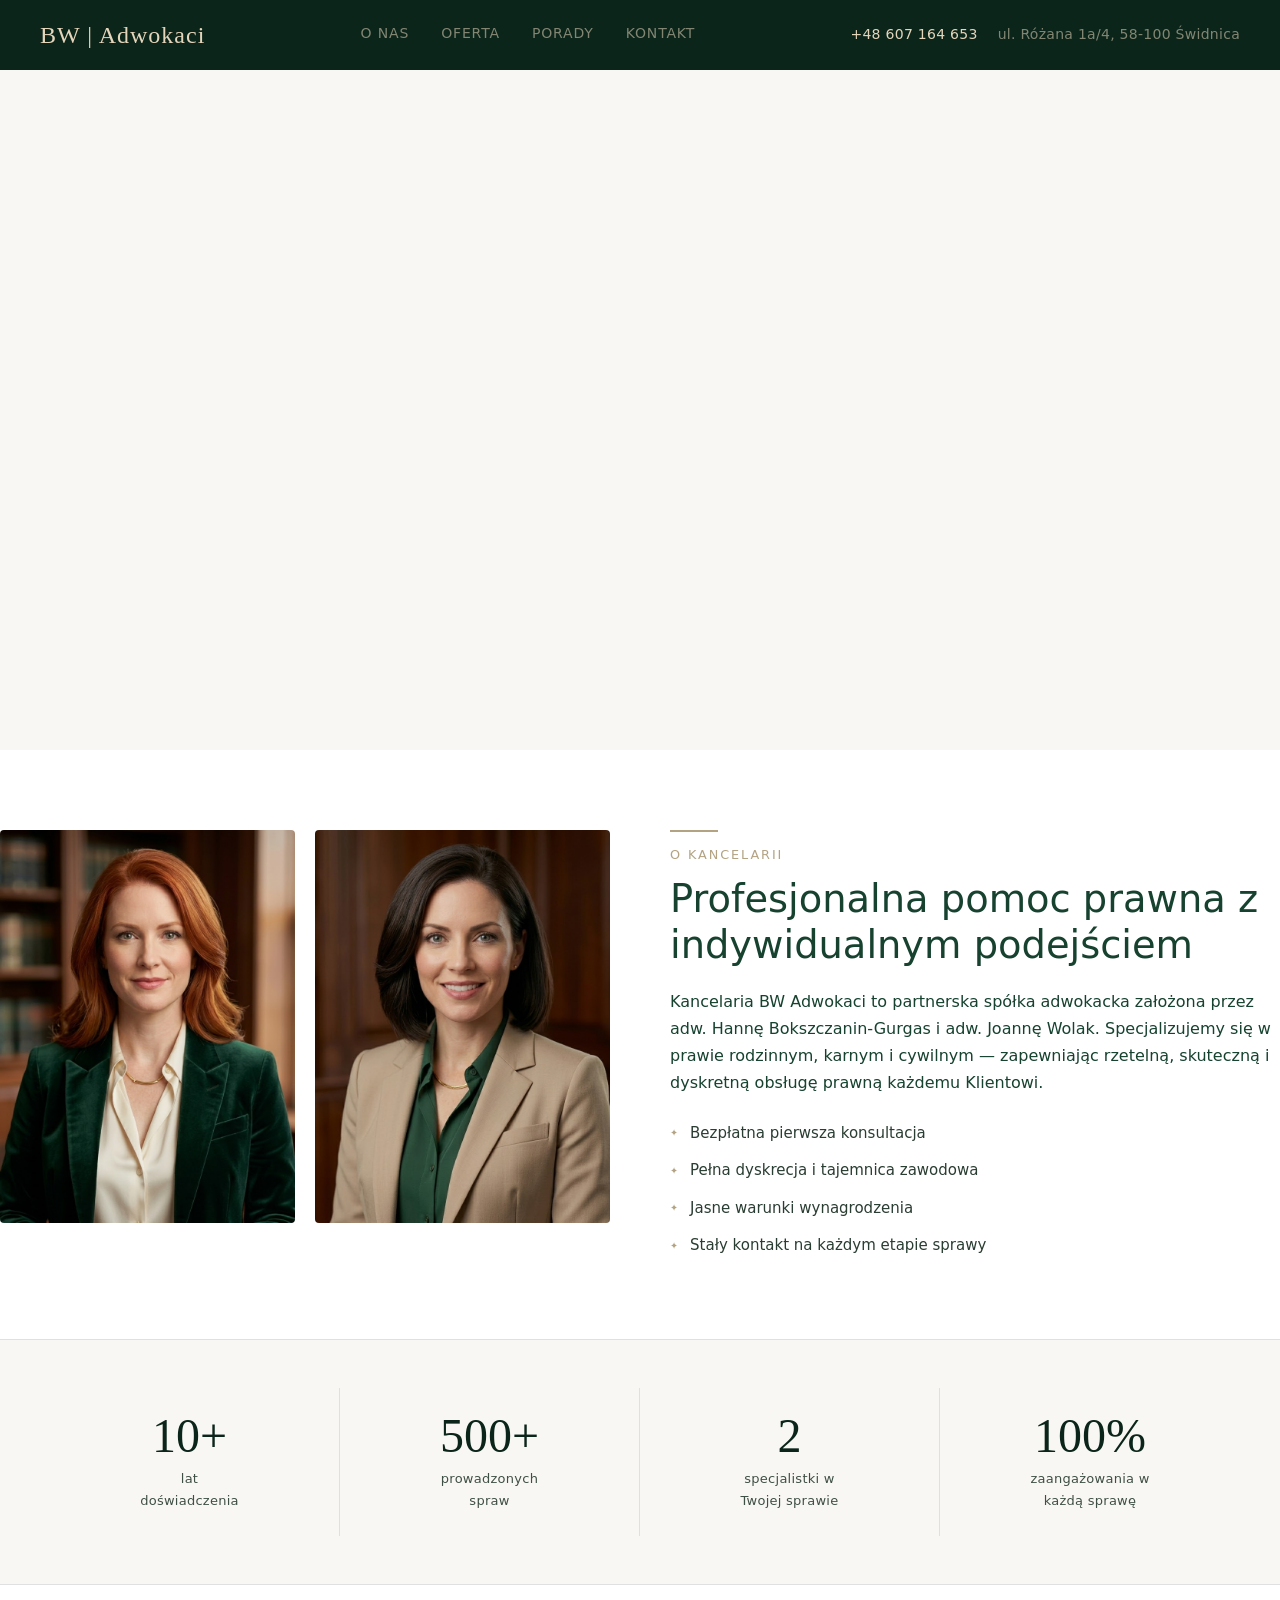
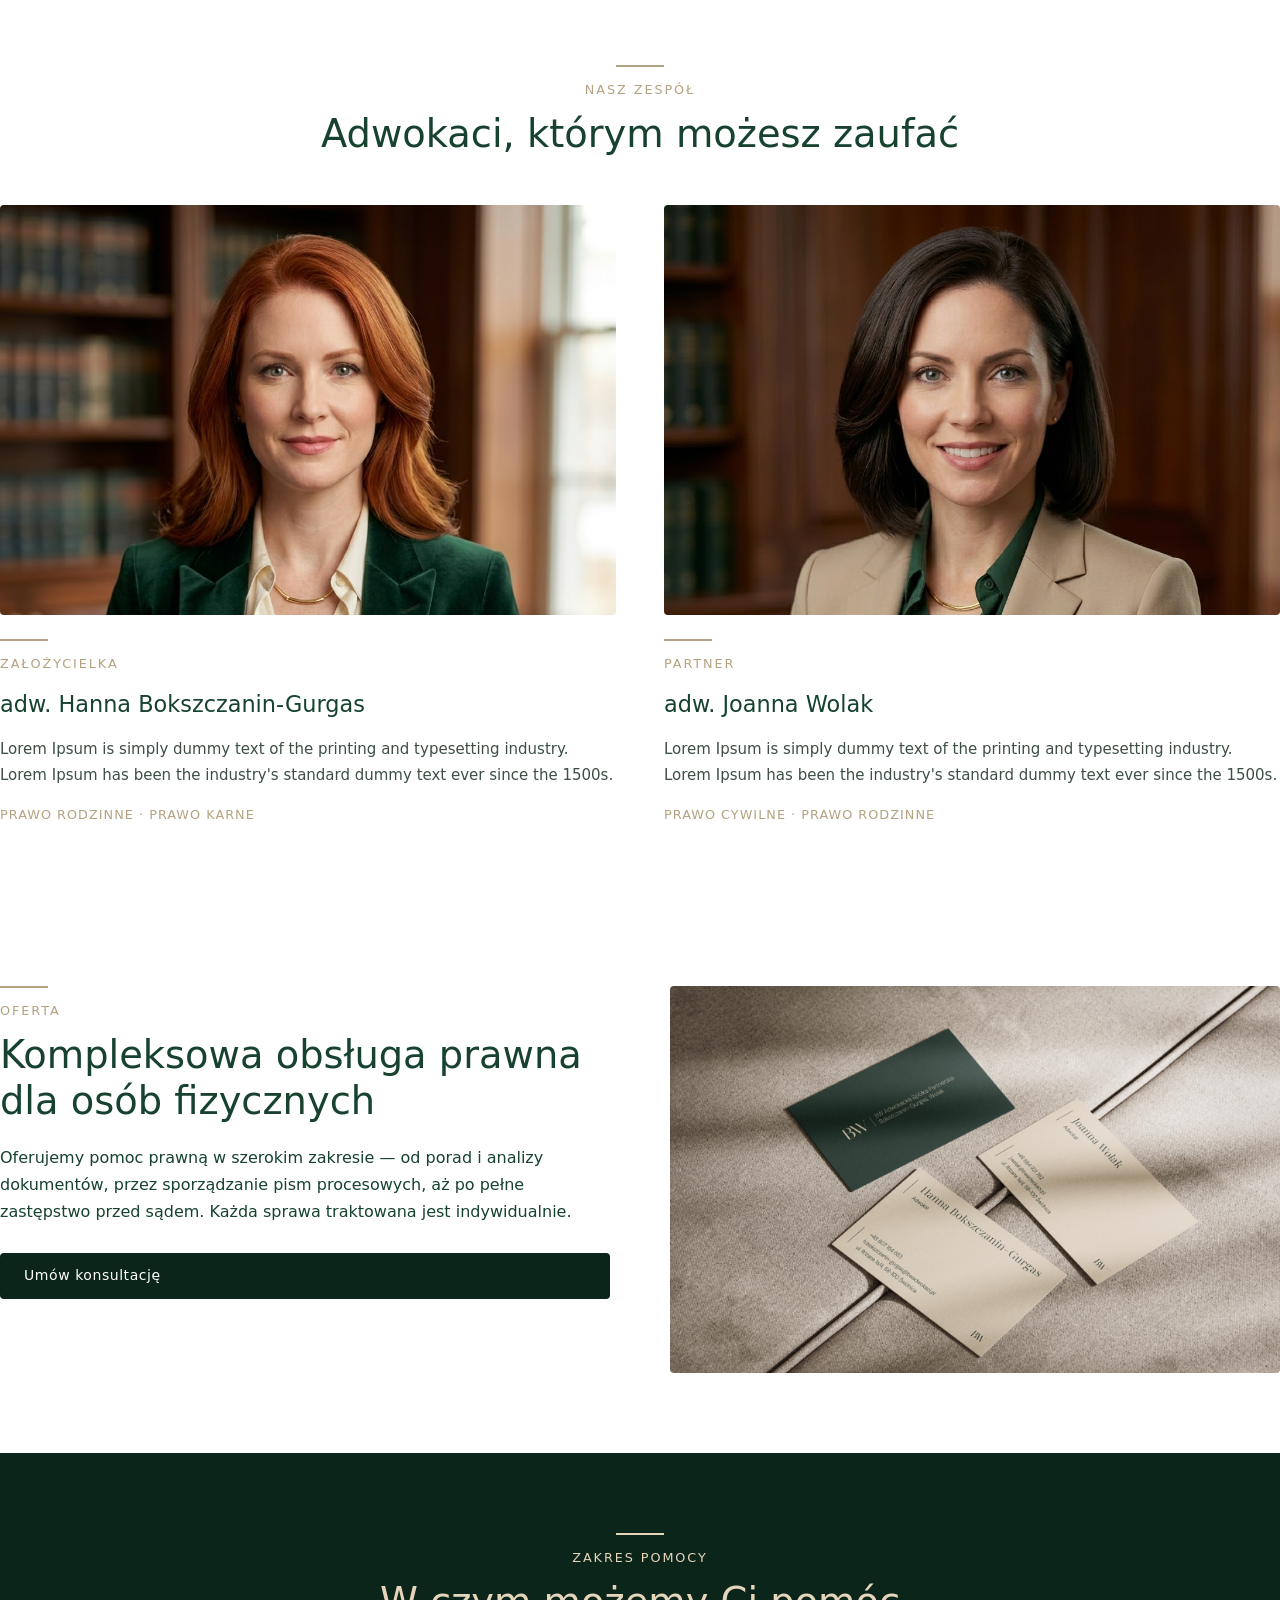
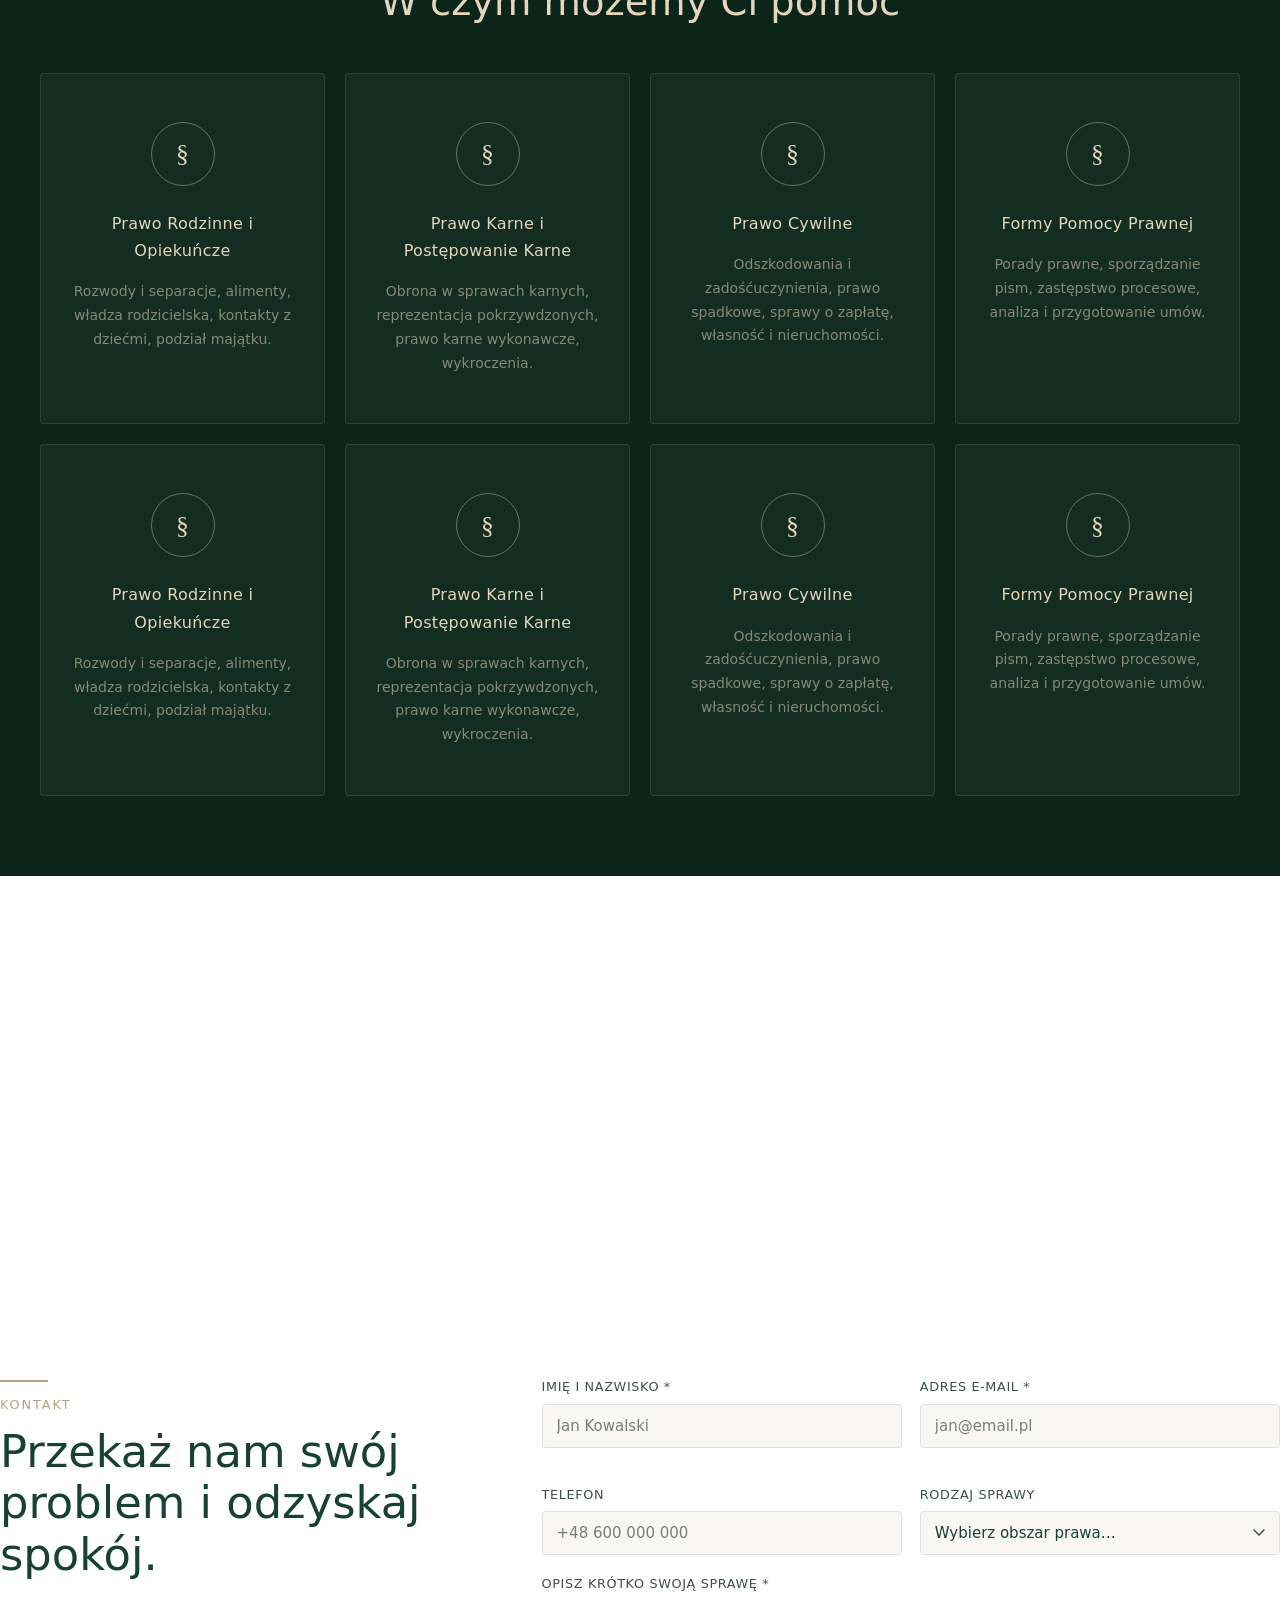
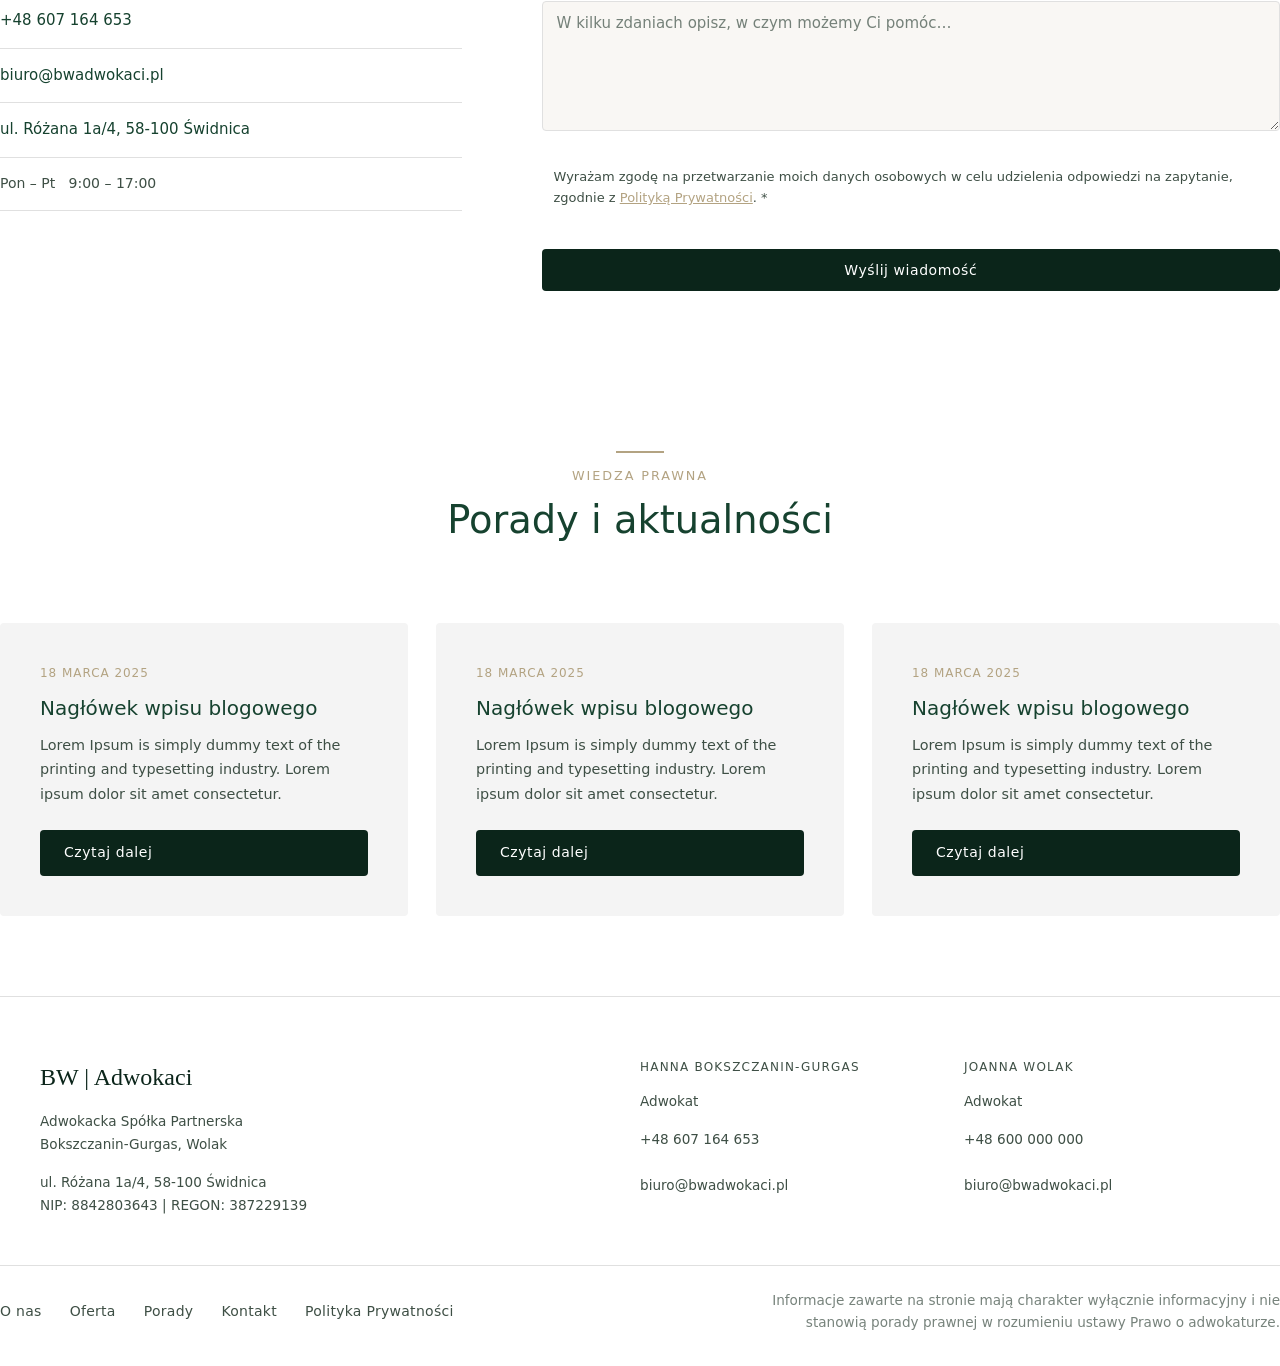
==== index.html @ 7164ac34 "Add files via upload" ====
<!DOCTYPE html>
<html lang="pl">
<head>
    <meta charset="UTF-8">
    <meta name="viewport" content="width=device-width, initial-scale=1.0">
    <meta name="description" content="BW Adwokaci — profesjonalna pomoc prawna w Świdnicy. Prawo rodzinne, karne i cywilne. Umów się na bezpłatną poradę.">
    <title>BW Adwokaci | Kancelaria Prawna w Świdnicy</title>
    <link rel="stylesheet" href="style.css">
</head>
<body>

    <a href="#main" class="skip-link">Przejdź do treści</a>

    <!-- ======= HEADER ======= -->
    <header class="top-header" id="top-header">
        <div class="container header-container">
            <a href="#" class="logo" aria-label="BW Adwokaci — strona główna">BW | Adwokaci</a>
            <button class="hamburger" aria-label="Otwórz menu" aria-expanded="false" aria-controls="main-nav">
                <span class="hamburger-line"></span>
                <span class="hamburger-line"></span>
                <span class="hamburger-line"></span>
            </button>
            <nav class="main-nav" id="main-nav" aria-label="Menu główne">
                <a href="#o-nas">O nas</a>
                <a href="#oferta">Oferta</a>
                <a href="#blog">Porady</a>
                <a href="#kontakt">Kontakt</a>
            </nav>
            <div class="header-contact">
                <a href="tel:+48607164653" class="header-tel">+48 607 164 653</a>
                <span>ul. Różana 1a/4, 58-100 Świdnica</span>
            </div>
        </div>
    </header>

    <main id="main">

        <!-- ======= HERO VIDEO ======= -->
        <section class="hero-video" aria-label="Animacja główna kancelarii">
            <div class="container">
                <video autoplay loop muted playsinline class="main-video">
                    <source src="media/Animcja_Hero_BW_01_1.webm" type="video/webm">
                    <source src="media/Animcja_Hero_BW_01_1.mp4" type="video/mp4">
                </video>
            </div>
        </section>

        <!-- ======= O NAS ======= -->
        <section id="o-nas" class="section container fade-in">
            <div class="split-layout">
                <div class="image-group">
                    <img src="img/hanna.jpg" alt="Adwokat Hanna Bokszczanin-Gurgas — portret" style="border-radius: 4px;">
                    <img src="img/joanna.jpg" alt="Adwokat Joanna Wolak — portret" style="border-radius: 4px;">
                </div>
                <div class="text-content align-center-y">
                    <span class="section-subtitle">O kancelarii</span>
                    <h2 class="section-title">Profesjonalna pomoc prawna z indywidualnym podejściem</h2>
                    <p>Kancelaria BW Adwokaci to partnerska spółka adwokacka założona przez adw. Hannę Bokszczanin-Gurgas i adw. Joannę Wolak. Specjalizujemy się w prawie rodzinnym, karnym i cywilnym — zapewniając rzetelną, skuteczną i dyskretną obsługę prawną każdemu Klientowi.</p>
                    <ul class="check-list">
                        <li>Bezpłatna pierwsza konsultacja</li>
                        <li>Pełna dyskrecja i tajemnica zawodowa</li>
                        <li>Jasne warunki wynagrodzenia</li>
                        <li>Stały kontakt na każdym etapie sprawy</li>
                    </ul>
                </div>
            </div>
        </section>

        <!-- ======= STATYSTYKI ======= -->
        <section class="section-stats fade-in" aria-label="Kancelaria w liczbach">
            <div class="container">
                <div class="stats-grid">
                    <div class="stat-item">
                        <strong>10+</strong>
                        <span>lat doświadczenia</span>
                    </div>
                    <div class="stat-item">
                        <strong>500+</strong>
                        <span>prowadzonych spraw</span>
                    </div>
                    <div class="stat-item">
                        <strong>2</strong>
                        <span>specjalistki w Twojej sprawie</span>
                    </div>
                    <div class="stat-item">
                        <strong>100%</strong>
                        <span>zaangażowania w każdą sprawę</span>
                    </div>
                </div>
            </div>
        </section>

        <!-- ======= ZESPÓŁ ======= -->
        <section id="zespol" class="section container fade-in">
            <div class="section-header-centered">
                <span class="section-subtitle centered">Nasz Zespół</span>
                <h2 class="section-title">Adwokaci, którym możesz zaufać</h2>
            </div>
            <div class="grid-2 team-grid">
                <div class="team-card">
                    <div class="team-img-wrap">
                        <img src="img/hanna.jpg" alt="adw. Hanna Bokszczanin-Gurgas">
                    </div>
                    <div class="team-info">
                        <span class="section-subtitle">Założycielka</span>
                        <h3 class="team-name">adw. Hanna Bokszczanin-Gurgas</h3>
                        <p>Lorem Ipsum is simply dummy text of the printing and typesetting industry. Lorem Ipsum has been the industry's standard dummy text ever since the 1500s.</p>
                        <p class="team-spec">Prawo rodzinne · Prawo karne</p>
                    </div>
                </div>
                <div class="team-card">
                    <div class="team-img-wrap">
                        <img src="img/joanna.jpg" alt="adw. Joanna Wolak">
                    </div>
                    <div class="team-info">
                        <span class="section-subtitle">Partner</span>
                        <h3 class="team-name">adw. Joanna Wolak</h3>
                        <p>Lorem Ipsum is simply dummy text of the printing and typesetting industry. Lorem Ipsum has been the industry's standard dummy text ever since the 1500s.</p>
                        <p class="team-spec">Prawo cywilne · Prawo rodzinne</p>
                    </div>
                </div>
            </div>
        </section>

        <!-- ======= OFERTA ======= -->
        <section id="oferta" class="section container fade-in">
            <div class="split-layout reverse-on-mobile">
                <div class="text-content align-center-y">
                    <span class="section-subtitle">Oferta</span>
                    <h2 class="section-title">Kompleksowa obsługa prawna dla osób fizycznych</h2>
                    <p>Oferujemy pomoc prawną w szerokim zakresie — od porad i analizy dokumentów, przez sporządzanie pism procesowych, aż po pełne zastępstwo przed sądem. Każda sprawa traktowana jest indywidualnie.</p>
                    <a href="#kontakt" class="btn-dark mt-cta">Umów konsultację</a>
                </div>
                <div class="image-full">
                    <img src="img/wizytowki.png" alt="Wizytówki kancelarii BW Adwokaci" class="offer-img">
                </div>
            </div>
        </section>

        <!-- ======= USŁUGI ======= -->
        <section id="uslugi" class="section-dark fade-in" aria-labelledby="uslugi-heading">
            <div class="container">
                <div class="section-header-centered light">
                    <span class="section-subtitle centered light">Zakres pomocy</span>
                    <h2 class="section-title light" id="uslugi-heading">W czym możemy Ci pomóc</h2>
                </div>
                <div class="services-grid">
                    <div class="service-card" tabindex="0">
                        <span class="icon" aria-hidden="true">§</span>
                        <h3>Prawo Rodzinne i Opiekuńcze</h3>
                        <p>Rozwody i separacje, alimenty, władza rodzicielska, kontakty z dziećmi, podział majątku.</p>
                    </div>
                    <div class="service-card" tabindex="0">
                        <span class="icon" aria-hidden="true">§</span>
                        <h3>Prawo Karne i Postępowanie Karne</h3>
                        <p>Obrona w sprawach karnych, reprezentacja pokrzywdzonych, prawo karne wykonawcze, wykroczenia.</p>
                    </div>
                    <div class="service-card" tabindex="0">
                        <span class="icon" aria-hidden="true">§</span>
                        <h3>Prawo Cywilne</h3>
                        <p>Odszkodowania i zadośćuczynienia, prawo spadkowe, sprawy o zapłatę, własność i nieruchomości.</p>
                    </div>
                    <div class="service-card" tabindex="0">
                        <span class="icon" aria-hidden="true">§</span>
                        <h3>Formy Pomocy Prawnej</h3>
                        <p>Porady prawne, sporządzanie pism, zastępstwo procesowe, analiza i przygotowanie umów.</p>
                    </div>
                    <div class="service-card" tabindex="0">
                        <span class="icon" aria-hidden="true">§</span>
                        <h3>Prawo Rodzinne i Opiekuńcze</h3>
                        <p>Rozwody i separacje, alimenty, władza rodzicielska, kontakty z dziećmi, podział majątku.</p>
                    </div>
                    <div class="service-card" tabindex="0">
                        <span class="icon" aria-hidden="true">§</span>
                        <h3>Prawo Karne i Postępowanie Karne</h3>
                        <p>Obrona w sprawach karnych, reprezentacja pokrzywdzonych, prawo karne wykonawcze, wykroczenia.</p>
                    </div>
                    <div class="service-card" tabindex="0">
                        <span class="icon" aria-hidden="true">§</span>
                        <h3>Prawo Cywilne</h3>
                        <p>Odszkodowania i zadośćuczynienia, prawo spadkowe, sprawy o zapłatę, własność i nieruchomości.</p>
                    </div>
                    <div class="service-card" tabindex="0">
                        <span class="icon" aria-hidden="true">§</span>
                        <h3>Formy Pomocy Prawnej</h3>
                        <p>Porady prawne, sporządzanie pism, zastępstwo procesowe, analiza i przygotowanie umów.</p>
                    </div>
                </div>
            </div>
        </section>

        <!-- ======= MAPA ======= -->
        <section id="lokalizacja" class="map-section" aria-label="Lokalizacja kancelarii na mapie">
            <iframe
                src="https://www.google.com/maps/embed?pb=!1m18!1m12!1m3!1d2540.5!2d16.4878!3d50.8428!2m3!1f0!2f0!3f0!3m2!1i1024!2i768!4f13.1!3m3!1m2!1s0x470e28a1b0e3e9e7%3A0x0!2zUm_FvGFuYSAxYS80LCA1OC0xMDAgxZp3aWRuaWNh!5e0!3m2!1spl!2spl!4v1700000000000"
                width="100%"
                height="420"
                style="border:0;"
                allowfullscreen=""
                loading="lazy"
                referrerpolicy="no-referrer-when-downgrade"
                title="Mapa dojazdu do kancelarii BW Adwokaci — ul. Różana 1a/4, Świdnica">
            </iframe>
        </section>

        <!-- ======= KONTAKT / CTA ======= -->
        <section id="kontakt" class="section container fade-in">
            <div class="kontakt-grid">
                <div class="kontakt-text">
                    <span class="section-subtitle">Kontakt</span>
                    <h2 class="section-title cta-title">Przekaż nam swój problem i odzyskaj spokój.</h2>
                    <div class="cta-links">
                        <a href="tel:+48607164653">+48 607 164 653</a>
                        <a href="mailto:biuro@bwadwokaci.pl">biuro@bwadwokaci.pl</a>
                        <span>ul. Różana 1a/4, 58-100 Świdnica</span>
                        <span class="godziny">Pon – Pt &nbsp; 9:00 – 17:00</span>
                    </div>
                </div>

                <form class="contact-form" novalidate aria-label="Formularz kontaktowy">
                    <div class="form-row">
                        <div class="form-group">
                            <label for="name">Imię i nazwisko *</label>
                            <input type="text" id="name" name="name" required autocomplete="name" placeholder="Jan Kowalski">
                            <span class="field-error" role="alert"></span>
                        </div>
                        <div class="form-group">
                            <label for="email">Adres e-mail *</label>
                            <input type="email" id="email" name="email" required autocomplete="email" placeholder="jan@email.pl">
                            <span class="field-error" role="alert"></span>
                        </div>
                    </div>
                    <div class="form-row">
                        <div class="form-group">
                            <label for="phone">Telefon</label>
                            <input type="tel" id="phone" name="phone" autocomplete="tel" placeholder="+48 600 000 000">
                        </div>
                        <div class="form-group">
                            <label for="subject">Rodzaj sprawy</label>
                            <select id="subject" name="subject">
                                <option value="">Wybierz obszar prawa…</option>
                                <option>Prawo rodzinne</option>
                                <option>Prawo karne</option>
                                <option>Prawo cywilne</option>
                                <option>Inne</option>
                            </select>
                        </div>
                    </div>
                    <div class="form-group full-width">
                        <label for="message">Opisz krótko swoją sprawę *</label>
                        <textarea id="message" name="message" rows="5" required placeholder="W kilku zdaniach opisz, w czym możemy Ci pomóc…"></textarea>
                        <span class="field-error" role="alert"></span>
                    </div>
                    <div class="form-group full-width">
                        <label class="checkbox-label">
                            <input type="checkbox" id="rodo" name="rodo" required>
                            <span>Wyrażam zgodę na przetwarzanie moich danych osobowych w celu udzielenia odpowiedzi na zapytanie, zgodnie z <a href="#">Polityką Prywatności</a>. *</span>
                        </label>
                        <span class="field-error" role="alert"></span>
                    </div>
                    <button type="submit" class="btn-dark form-submit">Wyślij wiadomość</button>
                    <div class="form-success" role="status" aria-live="polite" hidden>
                        Dziękujemy! Odezwiemy się w ciągu 24 godzin.
                    </div>
                </form>
            </div>
        </section>

        <!-- ======= BLOG ======= -->
        <section id="blog" class="section container fade-in">
            <div class="text-center">
                <span class="section-subtitle centered">Wiedza prawna</span>
                <h2 class="section-title">Porady i aktualności</h2>
            </div>
            <div class="blog-grid pt-large">
                <article class="blog-card" tabindex="0">
                    <div class="date">18 marca 2025</div>
                    <h3>Nagłówek wpisu blogowego</h3>
                    <p>Lorem Ipsum is simply dummy text of the printing and typesetting industry. Lorem ipsum dolor sit amet consectetur.</p>
                    <a href="#" class="btn-dark">Czytaj dalej</a>
                </article>
                <article class="blog-card" tabindex="0">
                    <div class="date">18 marca 2025</div>
                    <h3>Nagłówek wpisu blogowego</h3>
                    <p>Lorem Ipsum is simply dummy text of the printing and typesetting industry. Lorem ipsum dolor sit amet consectetur.</p>
                    <a href="#" class="btn-dark">Czytaj dalej</a>
                </article>
                <article class="blog-card" tabindex="0">
                    <div class="date">18 marca 2025</div>
                    <h3>Nagłówek wpisu blogowego</h3>
                    <p>Lorem Ipsum is simply dummy text of the printing and typesetting industry. Lorem ipsum dolor sit amet consectetur.</p>
                    <a href="#" class="btn-dark">Czytaj dalej</a>
                </article>
            </div>
        </section>

    </main>

    <!-- ======= FOOTER ======= -->
    <footer class="footer">
        <div class="container footer-grid">
            <div class="footer-col">
                <div class="footer-logo">BW | Adwokaci</div>
                <p class="small-text">Adwokacka Spółka Partnerska<br>Bokszczanin-Gurgas, Wolak</p>
                <address class="small-text mt-1">
                    ul. Różana 1a/4, 58-100 Świdnica<br>
                    NIP: 8842803643 | REGON: 387229139
                </address>
            </div>
            <div class="footer-col">
                <h4>Hanna Bokszczanin-Gurgas</h4>
                <p class="small-text">Adwokat</p>
                <address class="small-text mt-1">
                    <a href="tel:+48607164653">+48 607 164 653</a><br>
                    <a href="mailto:biuro@bwadwokaci.pl">biuro@bwadwokaci.pl</a>
                </address>
            </div>
            <div class="footer-col">
                <h4>Joanna Wolak</h4>
                <p class="small-text">Adwokat</p>
                <address class="small-text mt-1">
                    <a href="tel:+48600000000">+48 600 000 000</a><br>
                    <a href="mailto:biuro@bwadwokaci.pl">biuro@bwadwokaci.pl</a>
                </address>
            </div>
        </div>
        <div class="container footer-bottom">
            <nav class="footer-nav" aria-label="Nawigacja stopki">
                <a href="#o-nas">O nas</a>
                <a href="#oferta">Oferta</a>
                <a href="#blog">Porady</a>
                <a href="#kontakt">Kontakt</a>
                <a href="#">Polityka Prywatności</a>
            </nav>
            <p class="footer-disclaimer small-text">Informacje zawarte na stronie mają charakter wyłącznie informacyjny i nie stanowią porady prawnej w rozumieniu ustawy Prawo o adwokaturze.</p>
        </div>
    </footer>

    <script>
        // 1. Hamburger menu
        const hamburger = document.querySelector('.hamburger');
        const nav = document.getElementById('main-nav');
        hamburger.addEventListener('click', () => {
            const isOpen = nav.classList.toggle('nav-open');
            hamburger.classList.toggle('is-active');
            hamburger.setAttribute('aria-expanded', String(isOpen));
            hamburger.setAttribute('aria-label', isOpen ? 'Zamknij menu' : 'Otwórz menu');
            document.body.classList.toggle('menu-open', isOpen);
        });
        nav.querySelectorAll('a').forEach(link => {
            link.addEventListener('click', () => {
                nav.classList.remove('nav-open');
                hamburger.classList.remove('is-active');
                hamburger.setAttribute('aria-expanded', 'false');
                hamburger.setAttribute('aria-label', 'Otwórz menu');
                document.body.classList.remove('menu-open');
            });
        });

        // 2. Sticky header shadow
        const header = document.getElementById('top-header');
        window.addEventListener('scroll', () => {
            header.classList.toggle('scrolled', window.scrollY > 40);
        }, { passive: true });

        // 3. Fade-in on scroll
        const observer = new IntersectionObserver((entries) => {
            entries.forEach(e => {
                if (e.isIntersecting) {
                    e.target.classList.add('visible');
                    observer.unobserve(e.target);
                }
            });
        }, { threshold: 0.07 });
        document.querySelectorAll('.fade-in').forEach(el => observer.observe(el));

        // 4. Form validation
        const form = document.querySelector('.contact-form');
        if (form) {
            form.addEventListener('submit', (e) => {
                e.preventDefault();
                let valid = true;
                form.querySelectorAll('.field-error').forEach(el => el.textContent = '');
                form.querySelectorAll('.input-error').forEach(el => el.classList.remove('input-error'));

                const name = form.querySelector('#name');
                const email = form.querySelector('#email');
                const message = form.querySelector('#message');
                const rodo = form.querySelector('#rodo');

                if (!name.value.trim()) { showErr(name, 'Proszę podać imię i nazwisko.'); valid = false; }
                if (!email.value.trim() || !/^[^\s@]+@[^\s@]+\.[^\s@]+$/.test(email.value)) { showErr(email, 'Proszę podać prawidłowy e-mail.'); valid = false; }
                if (!message.value.trim()) { showErr(message, 'Proszę opisać sprawę.'); valid = false; }
                if (!rodo.checked) {
                    rodo.closest('.form-group').querySelector('.field-error').textContent = 'Zgoda jest wymagana.';
                    valid = false;
                }

                if (valid) {
                    const btn = form.querySelector('.form-submit');
                    btn.disabled = true;
                    btn.textContent = 'Wysyłanie…';
                    setTimeout(() => {
                        form.reset();
                        form.querySelector('.form-success').hidden = false;
                        btn.hidden = true;
                    }, 900);
                }
            });

            function showErr(input, msg) {
                input.classList.add('input-error');
                const err = input.closest('.form-group').querySelector('.field-error');
                if (err) err.textContent = msg;
            }
        }
    </script>

</body>
</html>
---- style.css ----
/* --- Lokalne czcionki (Variable Fonts) --- */
@font-face {
    font-family: 'Playfair';
    src: url('fonts/Playfair/Playfair-VariableFont_opsz,wdth,wght.ttf') format('truetype');
    font-weight: 300 900;
    font-style: normal;
    font-display: swap;
}

@font-face {
    font-family: 'DM Sans';
    src: url('fonts/DM_Sans/DMSans-VariableFont_opsz,wght.ttf') format('truetype');
    font-weight: 100 1000;
    font-style: normal;
    font-display: swap;
}

/* =============================================
   ZMIENNE
   ============================================= */
:root {
    --primary-dark:  #0b251a;
    --primary-mid:   #143d2b;
    --beige-text:    #e5d5bb;
    --beige-muted:   rgba(229, 213, 187, 0.55);
    --accent-gold:   #b3a382;
    --accent-gold-h: #9a8c6e;

    --text-dark:     #16422f;
    --text-mid:      #2a3d32;
    --text-light:    #3e4f45;
    --bg-light:      #f4f4f4;
    --bg-subtle:     #f9f7f4;
    --white:         #ffffff;
    --border-color:  #e0e0e0;

    --font-heading:  'Playfair', Georgia, serif;
    --font-body:     'DM Sans', system-ui, sans-serif;

    --ease:          cubic-bezier(0.25, 0.46, 0.45, 0.94);
    --nav-h:         70px;
    --radius:        4px;
}

/* =============================================
   RESET & BAZA
   ============================================= */
*, *::before, *::after {
    margin: 0;
    padding: 0;
    box-sizing: border-box;
}

html {
    scroll-behavior: smooth;
    scroll-padding-top: var(--nav-h);
    font-size: 16px;
}

body {
    font-family: var(--font-body);
    color: var(--text-dark);
    line-height: 1.7;
    background-color: var(--white);
    -webkit-font-smoothing: antialiased;
}

body.menu-open { overflow: hidden; }

img { max-width: 100%; height: auto; display: block; }
address { font-style: normal; }
a { color: inherit; }

/* =============================================
   SKIP LINK (dostępność)
   ============================================= */
.skip-link {
    position: absolute;
    top: -100px;
    left: 16px;
    background: var(--accent-gold);
    color: var(--white);
    padding: 8px 16px;
    border-radius: var(--radius);
    z-index: 9999;
    font-size: 0.875rem;
    text-decoration: none;
    transition: top 0.3s var(--ease);
}
.skip-link:focus { top: 16px; }

/* =============================================
   LAYOUT
   ============================================= */
.container {
    max-width: 1400px;
    margin: 0 auto;
    padding: 0 40px;
}

.section { padding: 80px 0; }

.split-layout {
    display: flex;
    gap: 60px;
    align-items: flex-start;
}
.split-layout > * { flex: 1; min-width: 0; }

.align-center-y {
    display: flex;
    flex-direction: column;
    justify-content: flex-start;
}

.image-group {
    display: flex;
    gap: 20px;
    width: 100%;
}
.image-group img {
    flex: 1;
    min-width: 0;
    object-fit: cover;
    aspect-ratio: 3 / 4;
    border-radius: var(--radius);
}

.image-full { width: 100%; }
.offer-img {
    width: 100%;
    height: auto;
    object-fit: cover;
    border-radius: var(--radius);
    display: block;
}

.grid-2 {
    display: grid;
    grid-template-columns: 1fr 1fr;
    gap: 60px;
}

.text-center { text-align: center; }
.mt-1 { margin-top: 15px; }
.pt-large { padding-top: 60px; }
.mt-cta { margin-top: 28px; display: inline-block; }

/* =============================================
   TYPOGRAFIA
   ============================================= */
h2, h3, h4 {
    font-family: var(--font-body);
    font-weight: 400;
}

.section-subtitle {
    font-size: 0.8rem;
    letter-spacing: 0.15em;
    text-transform: uppercase;
    color: var(--accent-gold);
    font-weight: 500;
    margin-bottom: 10px;
    padding-top: 14px;
    position: relative;
    display: block;
}
.section-subtitle::before {
    content: '';
    position: absolute;
    top: 0;
    left: 0;
    width: 48px;
    height: 2px;
    background-color: var(--accent-gold);
}
.section-subtitle.centered { text-align: center; }
.section-subtitle.centered::before {
    left: 50%;
    transform: translateX(-50%);
}
.section-subtitle.light { color: var(--beige-text); }
.section-subtitle.light::before { background-color: var(--beige-text); }

.section-title {
    font-size: clamp(1.6rem, 3vw, 2.5rem);
    margin-bottom: 20px;
    line-height: 1.2;
}
.section-title.light { color: var(--beige-text); }

.section-header-centered {
    text-align: center;
    margin-bottom: 48px;
}

/* =============================================
   SR-ONLY (dla czytników ekranu)
   ============================================= */
.sr-only {
    position: absolute;
    width: 1px; height: 1px;
    padding: 0; margin: -1px;
    overflow: hidden;
    clip: rect(0,0,0,0);
    white-space: nowrap;
    border: 0;
}

/* =============================================
   HEADER / NAV
   ============================================= */
.top-header {
    background-color: var(--primary-dark);
    color: var(--beige-text);
    padding: 0;
    height: var(--nav-h);
    display: flex;
    align-items: center;
    position: sticky;
    top: 0;
    z-index: 100;
    transition: box-shadow 0.3s var(--ease);
}
.top-header.scrolled {
    box-shadow: 0 4px 24px rgba(0, 0, 0, 0.3);
}

.header-container {
    display: flex;
    justify-content: space-between;
    align-items: center;
    width: 100%;
}

.logo {
    font-family: var(--font-heading);
    font-size: 1.5rem;
    letter-spacing: 1px;
    color: var(--beige-text);
    text-decoration: none;
    flex-shrink: 0;
    transition: color 0.2s;
}
.logo:hover { color: var(--white); }

.header-contact {
    display: flex;
    gap: 20px;
    align-items: center;
}
.header-contact span,
.header-contact a {
    font-size: 0.875rem;
    color: var(--beige-muted);
    text-decoration: none;
    letter-spacing: 0.02em;
}
.header-tel {
    color: var(--beige-text) !important;
    font-weight: 500;
    transition: color 0.2s;
}
.header-tel:hover { color: var(--white) !important; }

/* Hamburger */
.hamburger {
    display: none;
    background: none;
    border: none;
    cursor: pointer;
    padding: 8px;
    z-index: 110;
    flex-direction: column;
    justify-content: center;
    align-items: center;
    gap: 5px;
    width: 40px;
    height: 40px;
}
.hamburger-line {
    display: block;
    width: 24px;
    height: 2px;
    background-color: var(--beige-text);
    border-radius: 1px;
    transition: transform 0.3s var(--ease), opacity 0.3s var(--ease);
}
.hamburger.is-active .hamburger-line:nth-child(1) { transform: translateY(7px) rotate(45deg); }
.hamburger.is-active .hamburger-line:nth-child(2) { opacity: 0; }
.hamburger.is-active .hamburger-line:nth-child(3) { transform: translateY(-7px) rotate(-45deg); }
.hamburger:focus-visible { outline: 2px solid var(--accent-gold); outline-offset: 3px; border-radius: 2px; }

/* Nav links */
.main-nav {
    display: flex;
    gap: 32px;
}
.main-nav a {
    color: var(--beige-muted);
    text-decoration: none;
    font-size: 0.875rem;
    letter-spacing: 0.06em;
    text-transform: uppercase;
    font-weight: 400;
    padding-bottom: 2px;
    border-bottom: 1px solid transparent;
    transition: border-color 0.25s, color 0.25s;
}
.main-nav a:hover,
.main-nav a:focus-visible {
    border-bottom-color: var(--accent-gold);
    color: var(--white);
    outline: none;
}

/* =============================================
   HERO VIDEO
   ============================================= */
.hero-video {
    background: var(--bg-subtle);
    padding: 40px 0;
}
.main-video {
    width: 100%;
    display: block;
    border-radius: var(--radius);
}

/* =============================================
   FADE-IN ANIMATION
   ============================================= */
.fade-in {
    opacity: 0;
    transform: translateY(28px);
    transition: opacity 0.7s var(--ease), transform 0.7s var(--ease);
}
.fade-in.visible {
    opacity: 1;
    transform: translateY(0);
}

/* =============================================
   CHECK LIST (sekcja O nas)
   ============================================= */
.check-list {
    list-style: none;
    margin-top: 24px;
    display: grid;
    gap: 12px;
}
.check-list li {
    display: flex;
    align-items: center;
    gap: 12px;
    font-size: 0.9375rem;
    color: var(--text-mid);
}
.check-list li::before {
    content: '✦';
    color: var(--accent-gold);
    font-size: 0.6rem;
    flex-shrink: 0;
}

/* =============================================
   STATYSTYKI
   ============================================= */
.section-stats {
    background: var(--bg-subtle);
    border-top: 1px solid var(--border-color);
    border-bottom: 1px solid var(--border-color);
    padding: 48px 0;
}
.stats-grid {
    display: grid;
    grid-template-columns: repeat(4, 1fr);
    gap: 0;
}
.stat-item {
    display: flex;
    flex-direction: column;
    align-items: center;
    text-align: center;
    padding: 24px 20px;
    border-right: 1px solid var(--border-color);
}
.stat-item:last-child { border-right: none; }
.stat-item strong {
    font-family: var(--font-heading);
    font-size: clamp(2rem, 4vw, 3rem);
    font-weight: 300;
    color: var(--primary-dark);
    line-height: 1;
    margin-bottom: 8px;
}
.stat-item span {
    font-size: 0.8125rem;
    color: var(--text-light);
    letter-spacing: 0.02em;
    max-width: 120px;
}

/* =============================================
   ZESPÓŁ
   ============================================= */
.team-grid { align-items: start; gap: 48px; }

.team-card {
    display: flex;
    flex-direction: column;
    gap: 0;
}
.team-img-wrap {
    overflow: hidden;
    border-radius: var(--radius);
    margin-bottom: 24px;
}
.team-img-wrap img {
    width: 100%;
    aspect-ratio: 3 / 2;
    object-fit: cover;
    object-position: top;
    transition: transform 0.5s var(--ease);
}
.team-card:hover .team-img-wrap img { transform: scale(1.03); }

.team-name {
    font-size: clamp(1.1rem, 2vw, 1.4rem);
    margin: 6px 0 14px;
}
.team-info p {
    font-size: 0.9375rem;
    color: var(--text-light);
    margin-bottom: 16px;
}
.team-spec {
    font-size: 0.8rem !important;
    letter-spacing: 0.08em;
    text-transform: uppercase;
    color: var(--accent-gold) !important;
    font-weight: 500;
    margin-bottom: 0 !important;
}

/* =============================================
   SEKCJA CIEMNA (Usługi)
   ============================================= */
.section-dark {
    background: var(--primary-dark);
    padding: 80px 0;
}

.services-grid {
    display: grid;
    grid-template-columns: repeat(4, 1fr);
    gap: 20px;
}

.service-card {
    background-color: rgba(255,255,255,0.04);
    border: 1px solid rgba(229, 213, 187, 0.12);
    color: var(--beige-text);
    padding: 48px 28px;
    text-align: center;
    display: flex;
    flex-direction: column;
    align-items: center;
    transition: transform 0.3s var(--ease), box-shadow 0.3s var(--ease), background-color 0.3s var(--ease);
    cursor: default;
    outline: none;
    border-radius: var(--radius);
}
.service-card:hover,
.service-card:focus-visible {
    transform: translateY(-5px);
    background-color: rgba(255,255,255,0.07);
    box-shadow: 0 12px 32px rgba(0,0,0,0.3);
}

.service-card .icon {
    font-size: 1.6rem;
    border: 1px solid rgba(229, 213, 187, 0.4);
    border-radius: 50%;
    width: 64px; height: 64px;
    display: flex;
    align-items: center;
    justify-content: center;
    margin-bottom: 24px;
    font-family: var(--font-heading);
    color: var(--beige-text);
    font-weight: 300;
    transition: background-color 0.3s var(--ease), color 0.3s var(--ease);
    flex-shrink: 0;
}
.service-card:hover .icon,
.service-card:focus-visible .icon {
    background-color: var(--beige-text);
    color: var(--primary-dark);
}

.service-card h3 {
    font-size: 1rem;
    margin-bottom: 16px;
    font-weight: 500;
    color: var(--beige-text);
    letter-spacing: 0.02em;
}
.service-card p {
    font-size: 0.875rem;
    color: var(--beige-muted);
    line-height: 1.7;
    font-weight: 300;
}
.service-card:focus-visible { outline: 2px solid var(--accent-gold); outline-offset: 3px; }

/* =============================================
   MAPA
   ============================================= */
.map-section {
    display: block;
    line-height: 0;
}
.map-section iframe {
    width: 100%;
    display: block;
    border: none;
}

/* =============================================
   KONTAKT + FORMULARZ
   ============================================= */
.kontakt-grid {
    display: grid;
    grid-template-columns: 1fr 1.6fr;
    gap: 80px;
    align-items: start;
}

.kontakt-text { padding-top: 4px; }

.cta-title {
    font-size: clamp(1.8rem, 3.5vw, 3rem) !important;
    margin-bottom: 28px;
    line-height: 1.15;
}

.cta-links {
    display: flex;
    flex-direction: column;
    gap: 14px;
    margin-top: 8px;
}
.cta-links a,
.cta-links span {
    color: var(--text-dark);
    text-decoration: none;
    font-size: 0.9375rem;
    border-bottom: 1px solid var(--border-color);
    padding-bottom: 14px;
    transition: color 0.25s, border-color 0.25s;
}
.cta-links a:hover,
.cta-links a:focus-visible {
    color: var(--primary-dark);
    border-bottom-color: var(--accent-gold);
    outline: none;
}
.godziny { color: var(--text-light) !important; font-size: 0.875rem !important; }

/* Formularz */
.contact-form {
    display: grid;
    gap: 18px;
}
.form-row {
    display: grid;
    grid-template-columns: 1fr 1fr;
    gap: 18px;
}
.form-group {
    display: flex;
    flex-direction: column;
    gap: 6px;
}
.form-group.full-width { grid-column: 1 / -1; }

label {
    font-size: 0.8rem;
    font-weight: 500;
    letter-spacing: 0.05em;
    text-transform: uppercase;
    color: var(--text-light);
}

input, select, textarea {
    width: 100%;
    padding: 12px 14px;
    background: var(--bg-subtle);
    border: 1.5px solid var(--border-color);
    border-radius: var(--radius);
    font-family: var(--font-body);
    font-size: 0.9375rem;
    color: var(--text-dark);
    transition: border-color 0.25s, box-shadow 0.25s;
    appearance: none;
}
input::placeholder, textarea::placeholder { color: var(--text-light); opacity: 0.7; }
input:focus, select:focus, textarea:focus {
    outline: none;
    border-color: var(--accent-gold);
    box-shadow: 0 0 0 3px rgba(179, 163, 130, 0.15);
}
input.input-error, textarea.input-error { border-color: #c0392b; }

select {
    background-image: url("data:image/svg+xml,%3Csvg xmlns='http://www.w3.org/2000/svg' width='12' height='8' viewBox='0 0 12 8'%3E%3Cpath d='M1 1l5 5 5-5' stroke='%233e4f45' stroke-width='1.5' fill='none' stroke-linecap='round'/%3E%3C/svg%3E");
    background-repeat: no-repeat;
    background-position: right 14px center;
    padding-right: 40px;
    cursor: pointer;
}

textarea { resize: vertical; min-height: 130px; }

.field-error {
    font-size: 0.75rem;
    color: #c0392b;
    min-height: 1em;
}

.checkbox-label {
    display: flex;
    gap: 12px;
    align-items: flex-start;
    cursor: pointer;
    font-size: 0.8125rem;
    font-weight: 400;
    letter-spacing: 0;
    text-transform: none;
    color: var(--text-light);
    line-height: 1.6;
}
.checkbox-label input[type="checkbox"] {
    width: auto;
    flex-shrink: 0;
    margin-top: 3px;
    accent-color: var(--primary-dark);
    border: none;
    box-shadow: none;
    padding: 0;
}
.checkbox-label a { color: var(--accent-gold); text-decoration: underline; }

.form-success {
    padding: 14px 18px;
    background: #f0faf0;
    border: 1px solid #81c784;
    border-radius: var(--radius);
    color: #2e7d32;
    font-size: 0.9375rem;
}

/* =============================================
   PRZYCISKI
   ============================================= */
.btn-dark {
    background-color: var(--primary-dark);
    color: var(--white);
    padding: 11px 24px;
    border: none;
    cursor: pointer;
    text-decoration: none;
    display: inline-block;
    font-family: var(--font-body);
    font-size: 0.875rem;
    letter-spacing: 0.04em;
    border-radius: var(--radius);
    transition: background-color 0.25s var(--ease), transform 0.2s var(--ease);
}
.btn-dark:hover,
.btn-dark:focus-visible {
    background-color: var(--primary-mid);
    transform: translateY(-1px);
    outline: none;
}
.btn-dark:focus-visible { outline: 2px solid var(--accent-gold); outline-offset: 3px; }

.form-submit { margin-top: 4px; padding: 13px 28px; }

/* =============================================
   BLOG
   ============================================= */
.blog-grid {
    display: grid;
    grid-template-columns: repeat(3, 1fr);
    gap: 28px;
}

.blog-card {
    background-color: var(--bg-light);
    padding: 40px;
    border-radius: var(--radius);
    display: flex;
    flex-direction: column;
    gap: 0;
    transition: transform 0.3s var(--ease), box-shadow 0.3s var(--ease);
    outline: none;
}
.blog-card:hover,
.blog-card:focus-visible {
    transform: translateY(-4px);
    box-shadow: 0 8px 28px rgba(0,0,0,0.08);
}
.blog-card:focus-visible { outline: 2px solid var(--accent-gold); outline-offset: 3px; }

.blog-card .date {
    font-size: 0.75rem;
    letter-spacing: 0.08em;
    text-transform: uppercase;
    color: var(--accent-gold);
    margin-bottom: 12px;
}
.blog-card h3 {
    font-size: 1.25rem;
    margin-bottom: 12px;
    line-height: 1.3;
}
.blog-card p {
    font-size: 0.9rem;
    color: var(--text-light);
    margin-bottom: 24px;
    flex-grow: 1;
}

/* =============================================
   FOOTER
   ============================================= */
.footer {
    padding: 60px 0 0;
    border-top: 1px solid var(--border-color);
}

.footer-grid {
    display: grid;
    grid-template-columns: 2fr 1fr 1fr;
    gap: 48px;
    padding-bottom: 48px;
}

.footer-logo {
    font-family: var(--font-heading);
    font-size: 1.5rem;
    margin-bottom: 12px;
    color: var(--primary-dark);
}

.small-text {
    font-size: 0.85rem;
    color: var(--text-light);
    line-height: 1.7;
}

.footer-col h4 {
    font-size: 0.75rem;
    letter-spacing: 0.1em;
    text-transform: uppercase;
    color: var(--text-light);
    margin-bottom: 12px;
    font-weight: 500;
}
.footer-col address a {
    color: var(--text-light);
    text-decoration: none;
    font-size: 0.85rem;
    transition: color 0.2s;
    display: block;
}
.footer-col address a:hover { color: var(--primary-dark); }

.footer-bottom {
    border-top: 1px solid var(--border-color);
    padding: 24px 0 32px;
    display: flex;
    align-items: center;
    justify-content: space-between;
    flex-wrap: wrap;
    gap: 16px;
}

.footer-nav {
    display: flex;
    gap: 28px;
    flex-wrap: wrap;
}
.footer-nav a {
    color: var(--text-light);
    text-decoration: none;
    font-size: 0.875rem;
    letter-spacing: 0.02em;
    transition: color 0.25s;
}
.footer-nav a:hover,
.footer-nav a:focus-visible {
    color: var(--primary-dark);
}

.footer-disclaimer {
    max-width: 520px;
    text-align: right;
    line-height: 1.6;
    color: var(--text-light);
    opacity: 0.7;
}

/* =============================================
   RESPONSYWNOŚĆ > 1600px
   ============================================= */
@media (min-width: 1601px) {
    .container { max-width: 1600px; }
    .section-title { font-size: 3rem; }
    .services-grid { gap: 24px; }
    .service-card { padding: 60px 36px; }
    .split-layout { gap: 80px; }
    .blog-card { padding: 48px; }
}

/* =============================================
   RESPONSYWNOŚĆ ≤ 1200px
   ============================================= */
@media (max-width: 1200px) {
    .kontakt-grid { grid-template-columns: 1fr 1.4fr; gap: 56px; }
    .stats-grid { grid-template-columns: repeat(2, 1fr); }
    .stat-item:nth-child(2) { border-right: none; }
    .stat-item:nth-child(3) { border-top: 1px solid var(--border-color); }
    .stat-item:nth-child(4) { border-top: 1px solid var(--border-color); border-right: none; }
}

/* =============================================
   RESPONSYWNOŚĆ ≤ 1024px
   ============================================= */
@media (max-width: 1024px) {
    .container { padding: 0 30px; }
    .section { padding: 60px 0; }
    .section-dark { padding: 60px 0; }
    .header-contact { display: none; }
    .split-layout { gap: 40px; }
    .grid-2 { gap: 40px; }
    .services-grid { grid-template-columns: repeat(2, 1fr); gap: 16px; }
    .service-card { padding: 40px 24px; }
    .blog-grid { gap: 20px; }
    .blog-card { padding: 30px; }
    .pt-large { padding-top: 48px; }
    .hero-video { padding: 30px 0; }
    .main-video { max-height: 400px; }
    .kontakt-grid { grid-template-columns: 1fr; gap: 48px; }
    .cta-title { font-size: 2.2rem !important; }
    .cta-links { flex-direction: column; }
    .footer-disclaimer { text-align: left; }
    .footer-bottom { flex-direction: column; align-items: flex-start; }
}

/* =============================================
   RESPONSYWNOŚĆ ≤ 768px
   ============================================= */
@media (max-width: 768px) {
    .container { padding: 0 24px; }
    .section { padding: 50px 0; }
    .section-dark { padding: 50px 0; }

    /* Hamburger */
    .hamburger { display: flex; }
    .main-nav {
        display: none;
        position: absolute;
        top: var(--nav-h);
        left: 0; right: 0;
        background-color: var(--primary-dark);
        flex-direction: column;
        gap: 0;
        padding: 0;
        border-top: 1px solid rgba(229, 213, 187, 0.1);
        box-shadow: 0 8px 24px rgba(0,0,0,0.25);
        z-index: 99;
    }
    .main-nav.nav-open { display: flex; }
    .main-nav a {
        padding: 16px 24px;
        font-size: 0.9375rem;
        letter-spacing: 0.05em;
        border-bottom: 1px solid rgba(229, 213, 187, 0.07);
        display: block;
        text-transform: uppercase;
    }
    .main-nav a:last-child { border-bottom: none; }
    .main-nav a:hover { background: rgba(229,213,187,0.05); }

    /* Layouts */
    .split-layout { flex-direction: column; gap: 30px; }
    .image-group { flex-direction: row; gap: 16px; }
    .grid-2 { grid-template-columns: 1fr; gap: 40px; }
    .team-grid { gap: 48px; }
    .team-img-wrap { margin-bottom: 20px; }

    /* Stats */
    .stats-grid { grid-template-columns: 1fr 1fr; }
    .stat-item:nth-child(2) { border-right: none; }
    .stat-item:nth-child(3) { border-top: 1px solid var(--border-color); }
    .stat-item:nth-child(4) { border-top: 1px solid var(--border-color); border-right: none; }

    /* Services */
    .services-grid { grid-template-columns: repeat(2, 1fr); gap: 12px; }
    .service-card { padding: 32px 20px; }
    .service-card .icon { width: 55px; height: 55px; font-size: 1.4rem; margin-bottom: 18px; }
    .service-card h3 { font-size: 0.9375rem; }
    .service-card p { font-size: 0.85rem; }

    /* Form */
    .form-row { grid-template-columns: 1fr; }

    /* Blog */
    .blog-grid { grid-template-columns: 1fr; gap: 20px; }
    .blog-card { padding: 28px; }
    .blog-card h3 { font-size: 1.2rem; }

    /* Footer */
    .footer-grid { grid-template-columns: 1fr; gap: 30px; }
    .footer { padding: 40px 0 0; }
    .footer-nav { gap: 14px; }
    .footer-bottom { padding: 20px 0 28px; }

    /* Video */
    .hero-video { padding: 20px 0; }
    .main-video { max-height: 300px; }

    /* Mapa */
    .map-section iframe { height: 300px; }
}

/* =============================================
   RESPONSYWNOŚĆ ≤ 480px
   ============================================= */
@media (max-width: 480px) {
    .container { padding: 0 16px; }
    .section { padding: 40px 0; }
    .section-dark { padding: 40px 0; }
    .logo { font-size: 1.25rem; }
    .image-group { flex-direction: column; gap: 12px; }
    .image-group img { aspect-ratio: 4 / 3; }
    .split-layout { gap: 24px; }
    .grid-2 { gap: 32px; }
    .services-grid { grid-template-columns: 1fr; gap: 10px; }
    .service-card { padding: 28px 20px; }
    .service-card .icon { width: 50px; height: 50px; font-size: 1.3rem; margin-bottom: 14px; }
    .service-card h3 { font-size: 0.9rem; }
    .stats-grid { grid-template-columns: 1fr 1fr; }
    .blog-card { padding: 22px; }
    .blog-card h3 { font-size: 1.1rem; }
    .pt-large { padding-top: 30px; }
    .footer { padding: 30px 0 0; }
    .footer-grid { gap: 24px; }
    .footer-bottom { padding: 18px 0 24px; }
    .hero-video { padding: 12px 0; }
    .main-video { max-height: none; object-fit: contain; }
    .map-section iframe { height: 250px; }
}
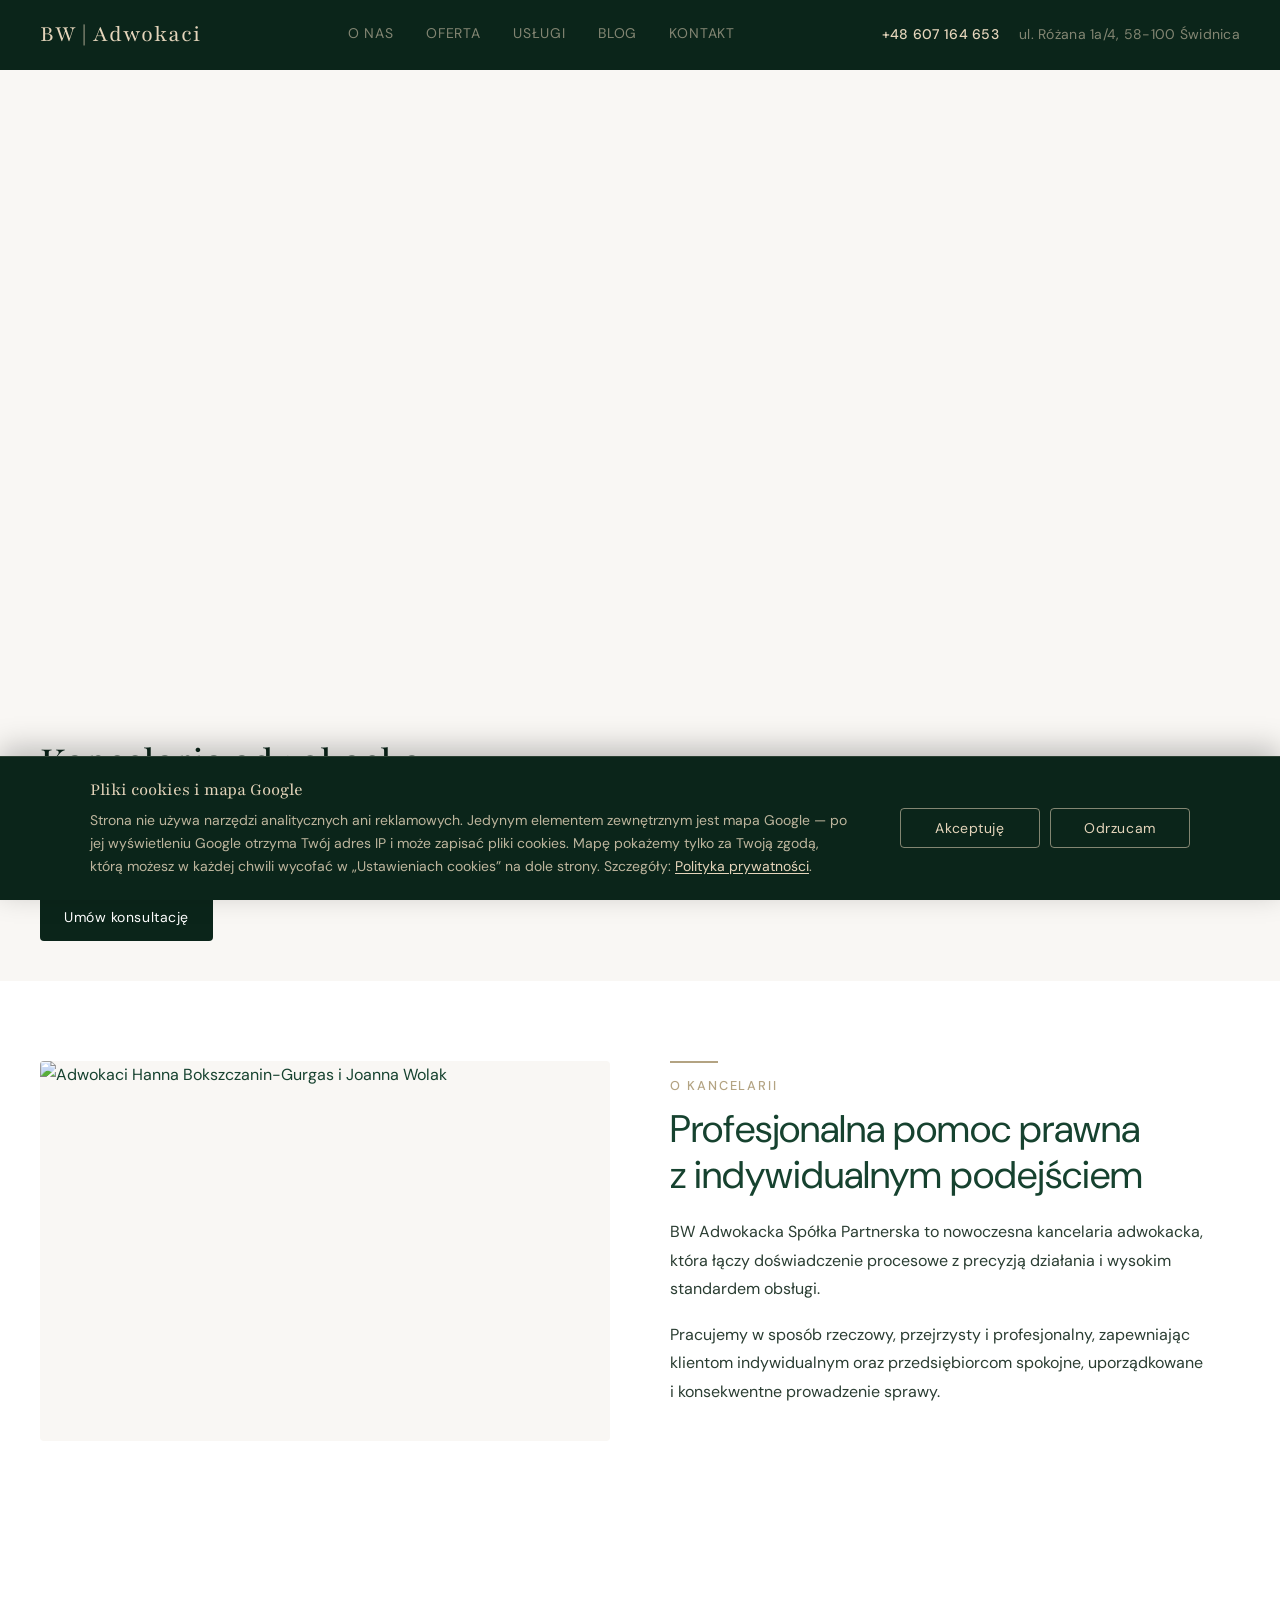
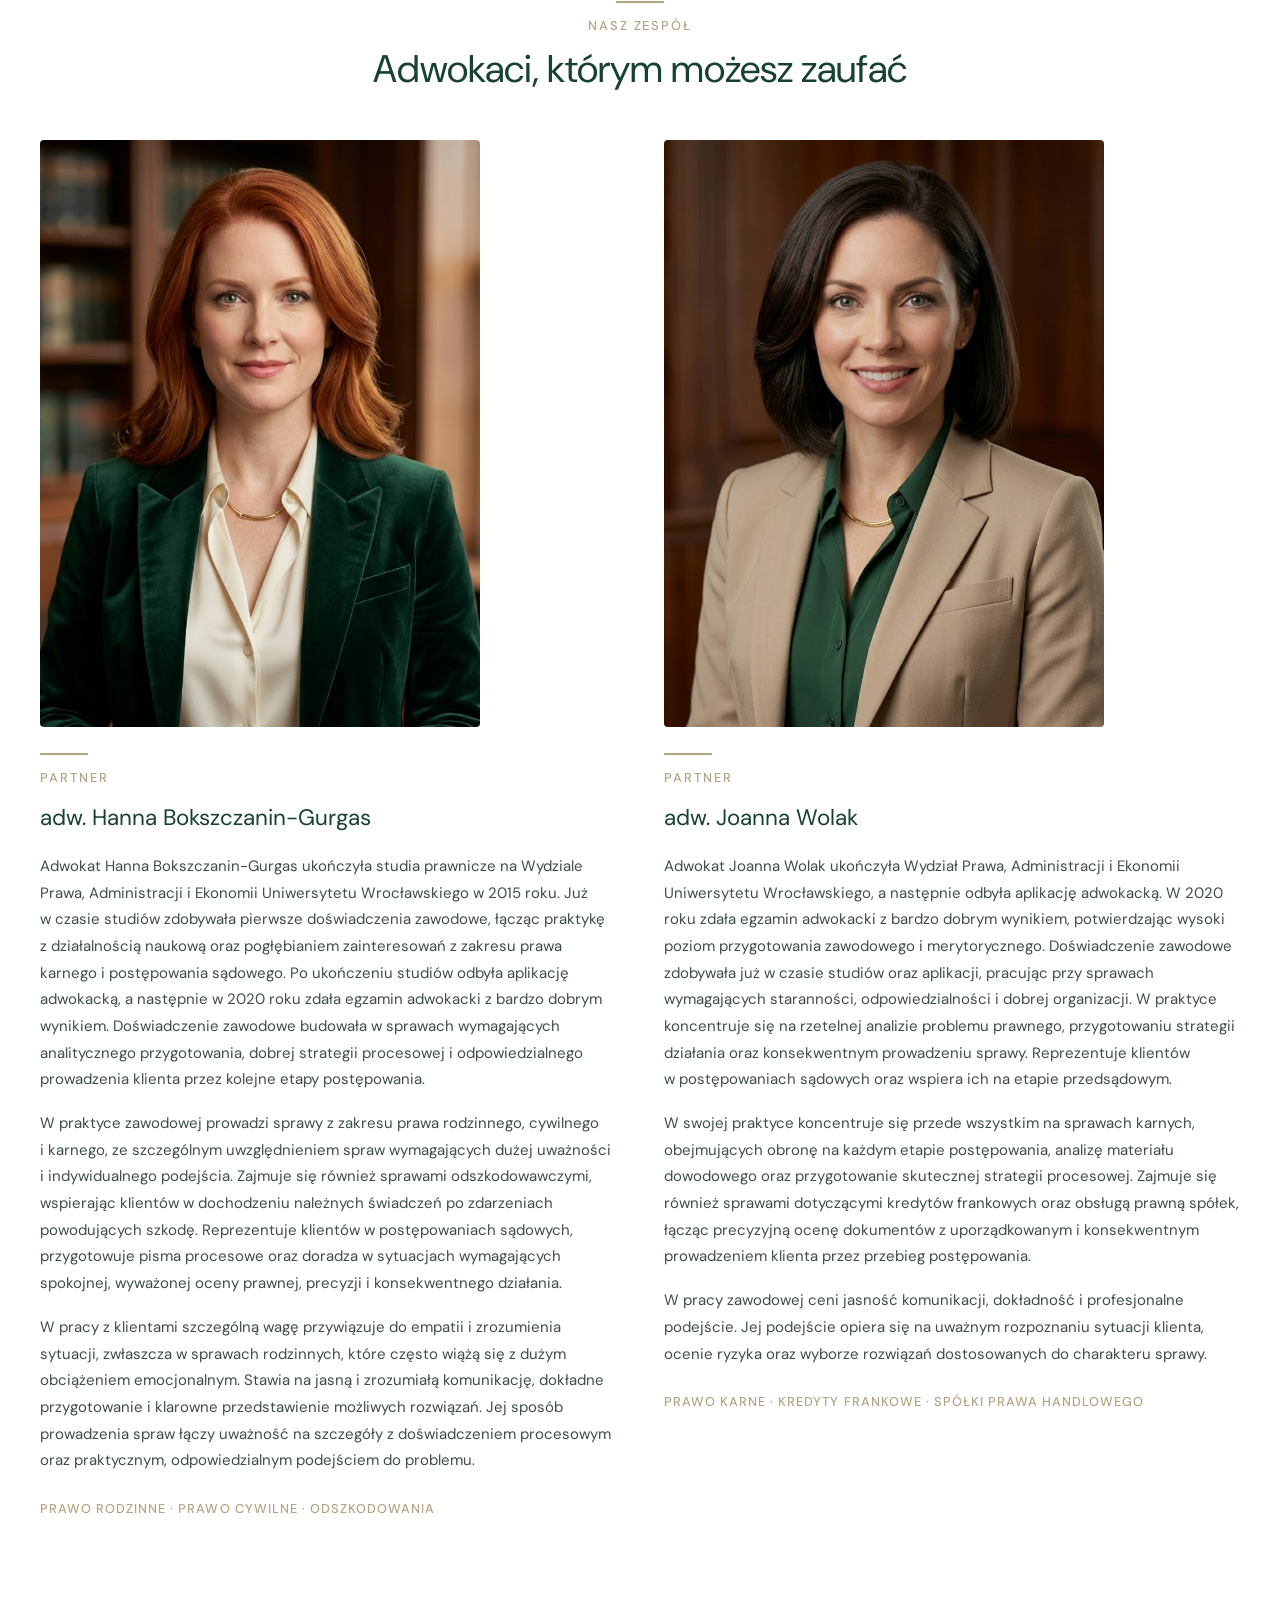
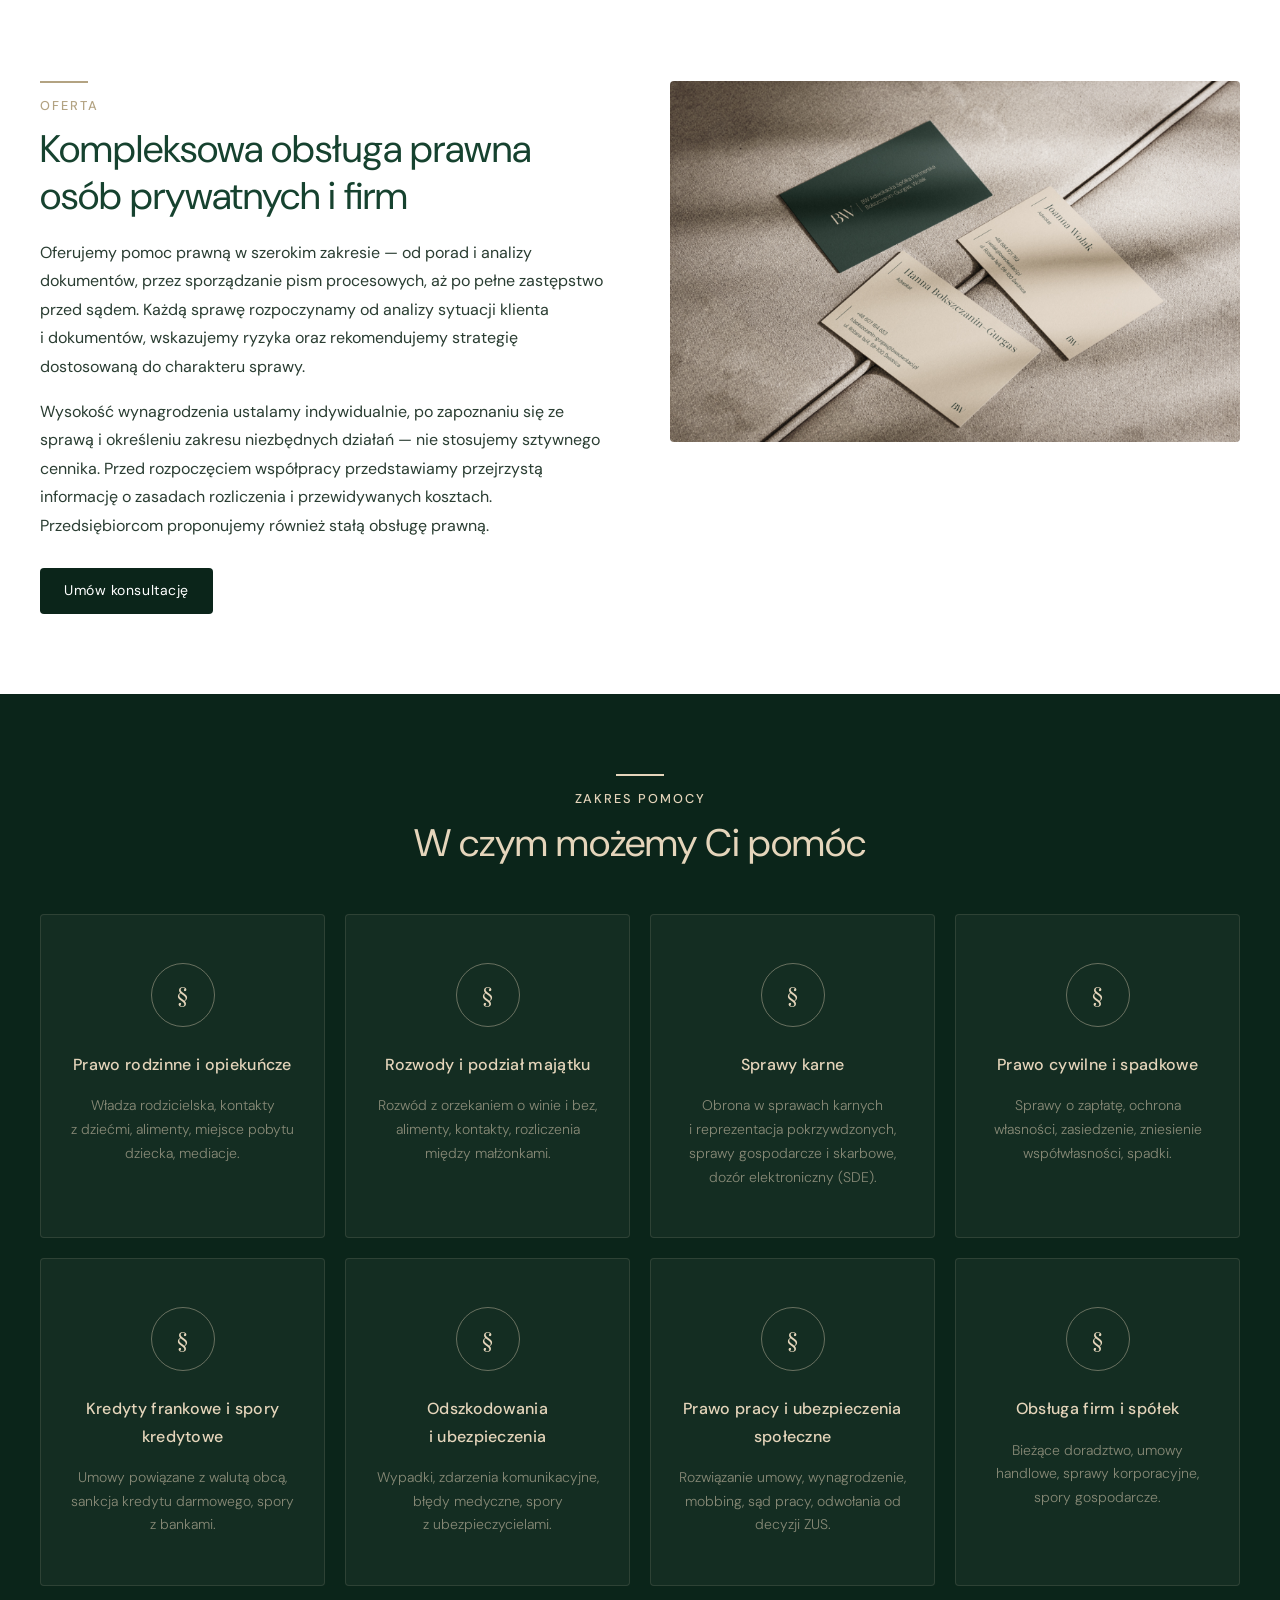
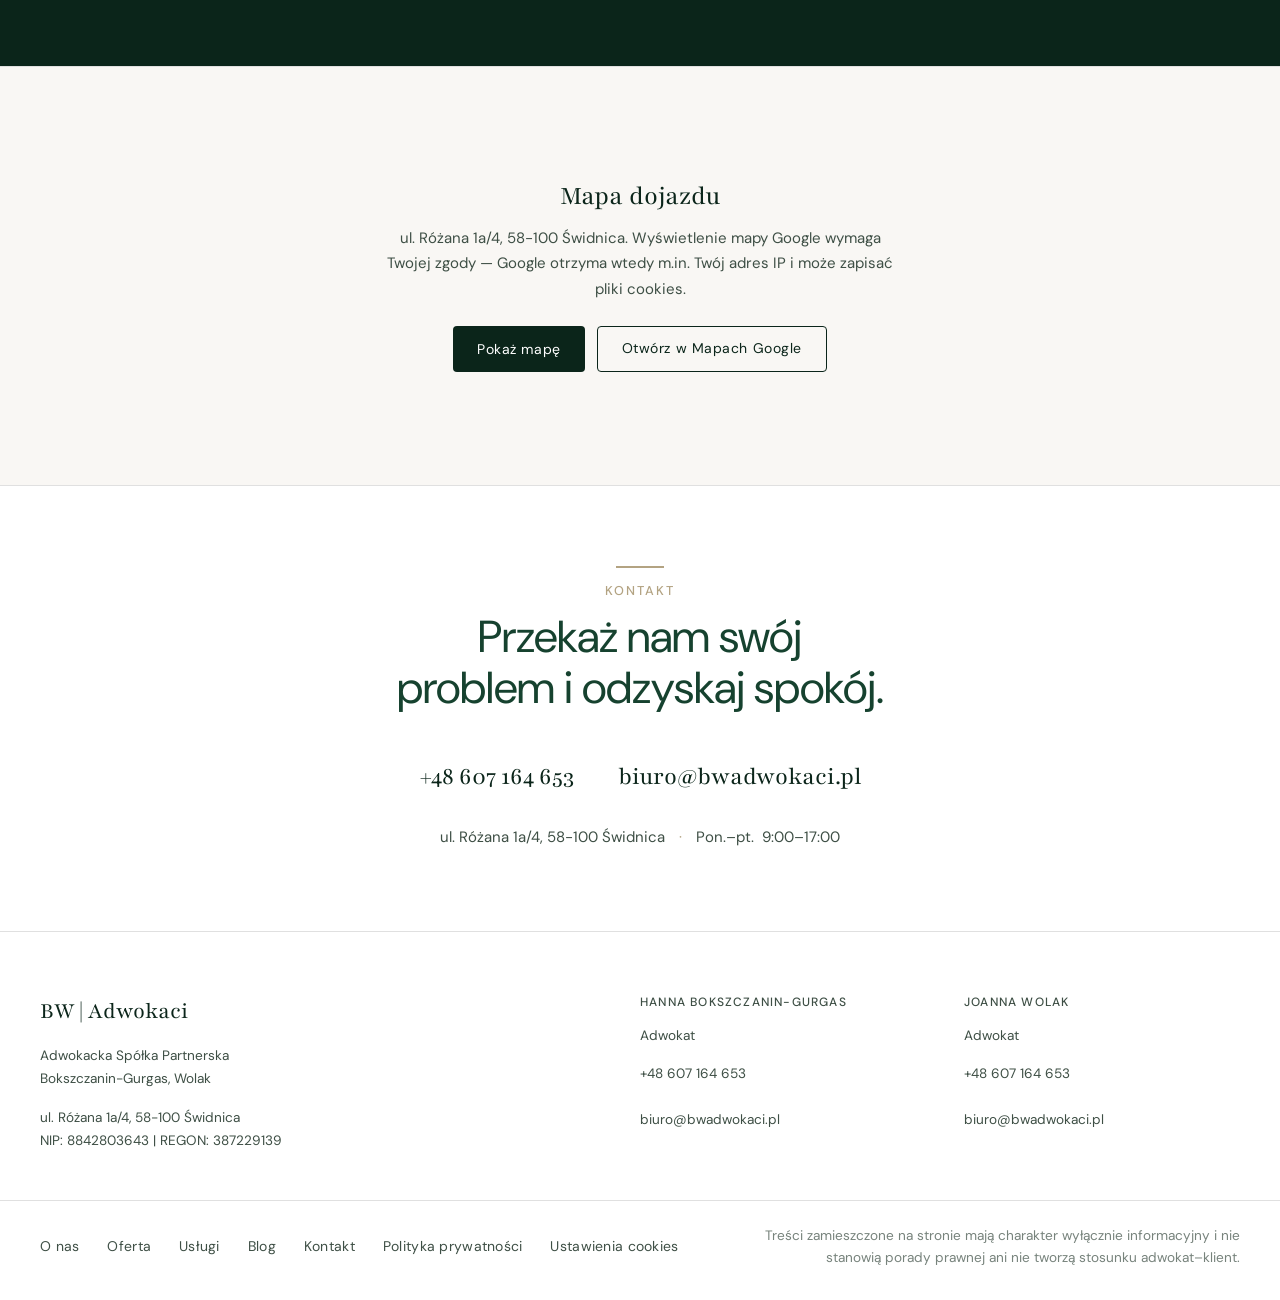
==== commit f31a1bb2: "Add files via upload" ====
--- a/index.html
+++ b/index.html
@@ -3,9 +3,75 @@
 <head>
     <meta charset="UTF-8">
     <meta name="viewport" content="width=device-width, initial-scale=1.0">
-    <meta name="description" content="BW Adwokaci — profesjonalna pomoc prawna w Świdnicy. Prawo rodzinne, karne i cywilne. Umów się na bezpłatną poradę.">
+    <meta name="description" content="Kancelaria adwokacka w Świdnicy. Adw. Hanna Bokszczanin-Gurgas i adw. Joanna Wolak: rozwody, sprawy rodzinne, karne i cywilne, kredyty frankowe, odszkodowania.">
+    <meta name="robots" content="index, follow">
     <title>BW Adwokaci | Kancelaria Prawna w Świdnicy</title>
+    <link rel="canonical" href="https://bwadwokaci.pl/">
+    <meta name="theme-color" content="#0b251a">
+    <link rel="icon" href="favicon.svg" type="image/svg+xml">
+
+    <!-- Podgląd linku w Facebooku, LinkedIn, Messengerze itp. -->
+    <meta property="og:type" content="website">
+    <meta property="og:locale" content="pl_PL">
+    <meta property="og:site_name" content="BW Adwokaci">
+    <meta property="og:title" content="BW Adwokaci | Kancelaria adwokacka w Świdnicy">
+    <meta property="og:description" content="Prawo rodzinne, karne i cywilne, kredyty frankowe, odszkodowania i obsługa firm. Pomoc dla osób prywatnych i przedsiębiorców.">
+    <meta property="og:url" content="https://bwadwokaci.pl/">
+    <meta property="og:image" content="https://bwadwokaci.pl/img/hanna_joanna.jpg">
+    <meta property="og:image:alt" content="Adwokaci Hanna Bokszczanin-Gurgas i Joanna Wolak">
+    <meta name="twitter:card" content="summary_large_image">
+
     <link rel="stylesheet" href="style.css">
+    <script src="cookies.js" defer></script>
+
+    <!-- Dane strukturalne dla Google (wizytówka kancelarii w wynikach wyszukiwania) -->
+    <script type="application/ld+json">
+    {
+        "@context": "https://schema.org",
+        "@type": "LegalService",
+        "@id": "https://bwadwokaci.pl/#kancelaria",
+        "name": "BW Adwokaci — Adwokacka Spółka Partnerska Bokszczanin-Gurgas, Wolak",
+        "alternateName": "BW Adwokaci",
+        "url": "https://bwadwokaci.pl/",
+        "image": "https://bwadwokaci.pl/img/hanna_joanna.jpg",
+        "telephone": "+48607164653",
+        "email": "biuro@bwadwokaci.pl",
+        "taxID": "8842803643",
+        "address": {
+            "@type": "PostalAddress",
+            "streetAddress": "ul. Różana 1a/4",
+            "postalCode": "58-100",
+            "addressLocality": "Świdnica",
+            "addressRegion": "dolnośląskie",
+            "addressCountry": "PL"
+        },
+        "openingHoursSpecification": [{
+            "@type": "OpeningHoursSpecification",
+            "dayOfWeek": ["Monday", "Tuesday", "Wednesday", "Thursday", "Friday"],
+            "opens": "09:00",
+            "closes": "17:00"
+        }],
+        "areaServed": { "@type": "City", "name": "Świdnica" },
+        "knowsAbout": [
+            "Prawo rodzinne i opiekuńcze",
+            "Rozwody i podział majątku",
+            "Prawo karne",
+            "Prawo cywilne i spadkowe",
+            "Kredyty frankowe",
+            "Odszkodowania",
+            "Prawo pracy i ubezpieczeń społecznych",
+            "Obsługa prawna firm i spółek"
+        ],
+        "employee": [
+            { "@type": "Person", "name": "Hanna Bokszczanin-Gurgas", "jobTitle": "Adwokat, partner" },
+            { "@type": "Person", "name": "Joanna Wolak", "jobTitle": "Adwokat, partner" }
+        ]
+    }
+    </script>
+    <!-- Zabezpieczenie: bez JavaScriptu sekcje .fade-in muszą być od razu widoczne -->
+    <noscript>
+        <style>.fade-in { opacity: 1 !important; transform: none !important; }</style>
+    </noscript>
 </head>
 <body>
 
@@ -21,14 +87,15 @@
                 <span class="hamburger-line"></span>
             </button>
             <nav class="main-nav" id="main-nav" aria-label="Menu główne">
-                <a href="#o-nas">O nas</a>
+                <a href="#o-nas">O&nbsp;nas</a>
                 <a href="#oferta">Oferta</a>
-                <a href="#blog">Porady</a>
+                <a href="#uslugi">Usługi</a>
+                <a href="blog/index.html">Blog</a>
                 <a href="#kontakt">Kontakt</a>
             </nav>
             <div class="header-contact">
                 <a href="tel:+48607164653" class="header-tel">+48 607 164 653</a>
-                <span>ul. Różana 1a/4, 58-100 Świdnica</span>
+                <span>ul.&nbsp;Różana 1a/4, 58-100&nbsp;Świdnica</span>
             </div>
         </div>
     </header>
@@ -36,56 +103,31 @@
     <main id="main">
 
         <!-- ======= HERO VIDEO ======= -->
-        <section class="hero-video" aria-label="Animacja główna kancelarii">
+        <section class="hero-video" aria-labelledby="hero-heading">
             <div class="container">
-                <video autoplay loop muted playsinline class="main-video">
+                <video autoplay loop muted playsinline class="main-video" aria-hidden="true">
                     <source src="media/Animcja_Hero_BW_01_1.webm" type="video/webm">
                     <source src="media/Animcja_Hero_BW_01_1.mp4" type="video/mp4">
                 </video>
+                <div class="hero-caption">
+                    <h1 id="hero-heading">Kancelaria adwokacka w Świdnicy</h1>
+                    <p>Prawo rodzinne, karne i cywilne. Pomoc dla osób prywatnych i firm.</p>
+                    <a href="#kontakt" class="btn-dark">Umów konsultację</a>
+                </div>
             </div>
         </section>
 
         <!-- ======= O NAS ======= -->
         <section id="o-nas" class="section container fade-in">
             <div class="split-layout">
-                <div class="image-group">
-                    <img src="img/hanna.jpg" alt="Adwokat Hanna Bokszczanin-Gurgas — portret" style="border-radius: 4px;">
-                    <img src="img/joanna.jpg" alt="Adwokat Joanna Wolak — portret" style="border-radius: 4px;">
+                <div class="about-photo">
+                    <img src="img/hanna_joanna.jpg" alt="Adwokaci Hanna Bokszczanin-Gurgas i Joanna Wolak" loading="lazy" decoding="async">
                 </div>
                 <div class="text-content align-center-y">
-                    <span class="section-subtitle">O kancelarii</span>
-                    <h2 class="section-title">Profesjonalna pomoc prawna z indywidualnym podejściem</h2>
-                    <p>Kancelaria BW Adwokaci to partnerska spółka adwokacka założona przez adw. Hannę Bokszczanin-Gurgas i adw. Joannę Wolak. Specjalizujemy się w prawie rodzinnym, karnym i cywilnym — zapewniając rzetelną, skuteczną i dyskretną obsługę prawną każdemu Klientowi.</p>
-                    <ul class="check-list">
-                        <li>Bezpłatna pierwsza konsultacja</li>
-                        <li>Pełna dyskrecja i tajemnica zawodowa</li>
-                        <li>Jasne warunki wynagrodzenia</li>
-                        <li>Stały kontakt na każdym etapie sprawy</li>
-                    </ul>
-                </div>
-            </div>
-        </section>
-
-        <!-- ======= STATYSTYKI ======= -->
-        <section class="section-stats fade-in" aria-label="Kancelaria w liczbach">
-            <div class="container">
-                <div class="stats-grid">
-                    <div class="stat-item">
-                        <strong>10+</strong>
-                        <span>lat doświadczenia</span>
-                    </div>
-                    <div class="stat-item">
-                        <strong>500+</strong>
-                        <span>prowadzonych spraw</span>
-                    </div>
-                    <div class="stat-item">
-                        <strong>2</strong>
-                        <span>specjalistki w Twojej sprawie</span>
-                    </div>
-                    <div class="stat-item">
-                        <strong>100%</strong>
-                        <span>zaangażowania w każdą sprawę</span>
-                    </div>
+                    <span class="section-subtitle">O&nbsp;kancelarii</span>
+                    <h2 class="section-title">Profesjonalna pomoc prawna z&nbsp;indywidualnym podejściem</h2>
+                    <p>BW Adwokacka Spółka Partnerska to nowoczesna kancelaria adwokacka, która łączy doświadczenie procesowe z&nbsp;precyzją działania i&nbsp;wysokim standardem obsługi.</p>
+                    <p>Pracujemy w&nbsp;sposób rzeczowy, przejrzysty i&nbsp;profesjonalny, zapewniając klientom indywidualnym oraz przedsiębiorcom spokojne, uporządkowane i&nbsp;konsekwentne prowadzenie sprawy.</p>
                 </div>
             </div>
         </section>
@@ -93,30 +135,34 @@
         <!-- ======= ZESPÓŁ ======= -->
         <section id="zespol" class="section container fade-in">
             <div class="section-header-centered">
-                <span class="section-subtitle centered">Nasz Zespół</span>
+                <span class="section-subtitle centered">Nasz zespół</span>
                 <h2 class="section-title">Adwokaci, którym możesz zaufać</h2>
             </div>
             <div class="grid-2 team-grid">
                 <div class="team-card">
                     <div class="team-img-wrap">
-                        <img src="img/hanna.jpg" alt="adw. Hanna Bokszczanin-Gurgas">
+                        <img src="img/hanna.jpg" alt="adw. Hanna Bokszczanin-Gurgas" loading="lazy" decoding="async">
                     </div>
                     <div class="team-info">
-                        <span class="section-subtitle">Założycielka</span>
-                        <h3 class="team-name">adw. Hanna Bokszczanin-Gurgas</h3>
-                        <p>Lorem Ipsum is simply dummy text of the printing and typesetting industry. Lorem Ipsum has been the industry's standard dummy text ever since the 1500s.</p>
-                        <p class="team-spec">Prawo rodzinne · Prawo karne</p>
+                        <span class="section-subtitle">Partner</span>
+                        <h3 class="team-name">adw.&nbsp;Hanna Bokszczanin-Gurgas</h3>
+                        <p>Adwokat Hanna Bokszczanin-Gurgas ukończyła studia prawnicze na Wydziale Prawa, Administracji i&nbsp;Ekonomii Uniwersytetu Wrocławskiego w&nbsp;2015 roku. Już w&nbsp;czasie studiów zdobywała pierwsze doświadczenia zawodowe, łącząc praktykę z&nbsp;działalnością naukową oraz pogłębianiem zainteresowań z&nbsp;zakresu prawa karnego i&nbsp;postępowania sądowego. Po ukończeniu studiów odbyła aplikację adwokacką, a&nbsp;następnie w&nbsp;2020 roku zdała egzamin adwokacki z&nbsp;bardzo dobrym wynikiem. Doświadczenie zawodowe budowała w&nbsp;sprawach wymagających analitycznego przygotowania, dobrej strategii procesowej i&nbsp;odpowiedzialnego prowadzenia klienta przez kolejne etapy postępowania.</p>
+                        <p>W&nbsp;praktyce zawodowej prowadzi sprawy z&nbsp;zakresu prawa rodzinnego, cywilnego i&nbsp;karnego, ze szczególnym uwzględnieniem spraw wymagających dużej uważności i&nbsp;indywidualnego podejścia. Zajmuje się również sprawami odszkodowawczymi, wspierając klientów w&nbsp;dochodzeniu należnych świadczeń po zdarzeniach powodujących szkodę. Reprezentuje klientów w&nbsp;postępowaniach sądowych, przygotowuje pisma procesowe oraz doradza w&nbsp;sytuacjach wymagających spokojnej, wyważonej oceny prawnej, precyzji i&nbsp;konsekwentnego działania.</p>
+                        <p>W&nbsp;pracy z&nbsp;klientami szczególną wagę przywiązuje do empatii i&nbsp;zrozumienia sytuacji, zwłaszcza w&nbsp;sprawach rodzinnych, które często wiążą się z&nbsp;dużym obciążeniem emocjonalnym. Stawia na jasną i&nbsp;zrozumiałą komunikację, dokładne przygotowanie i&nbsp;klarowne przedstawienie możliwych rozwiązań. Jej sposób prowadzenia spraw łączy uważność na szczegóły z&nbsp;doświadczeniem procesowym oraz praktycznym, odpowiedzialnym podejściem do problemu.</p>
+                        <p class="team-spec">Prawo rodzinne · Prawo cywilne · Odszkodowania</p>
                     </div>
                 </div>
                 <div class="team-card">
                     <div class="team-img-wrap">
-                        <img src="img/joanna.jpg" alt="adw. Joanna Wolak">
+                        <img src="img/joanna.jpg" alt="adw. Joanna Wolak" loading="lazy" decoding="async">
                     </div>
                     <div class="team-info">
                         <span class="section-subtitle">Partner</span>
-                        <h3 class="team-name">adw. Joanna Wolak</h3>
-                        <p>Lorem Ipsum is simply dummy text of the printing and typesetting industry. Lorem Ipsum has been the industry's standard dummy text ever since the 1500s.</p>
-                        <p class="team-spec">Prawo cywilne · Prawo rodzinne</p>
+                        <h3 class="team-name">adw.&nbsp;Joanna Wolak</h3>
+                        <p>Adwokat Joanna Wolak ukończyła Wydział Prawa, Administracji i&nbsp;Ekonomii Uniwersytetu Wrocławskiego, a&nbsp;następnie odbyła aplikację adwokacką. W&nbsp;2020 roku zdała egzamin adwokacki z&nbsp;bardzo dobrym wynikiem, potwierdzając wysoki poziom przygotowania zawodowego i&nbsp;merytorycznego. Doświadczenie zawodowe zdobywała już w&nbsp;czasie studiów oraz aplikacji, pracując przy sprawach wymagających staranności, odpowiedzialności i&nbsp;dobrej organizacji. W&nbsp;praktyce koncentruje się na rzetelnej analizie problemu prawnego, przygotowaniu strategii działania oraz konsekwentnym prowadzeniu sprawy. Reprezentuje klientów w&nbsp;postępowaniach sądowych oraz wspiera ich na etapie przedsądowym.</p>
+                        <p>W&nbsp;swojej praktyce koncentruje się przede wszystkim na sprawach karnych, obejmujących obronę na każdym etapie postępowania, analizę materiału dowodowego oraz przygotowanie skutecznej strategii procesowej. Zajmuje się również sprawami dotyczącymi kredytów frankowych oraz obsługą prawną spółek, łącząc precyzyjną ocenę dokumentów z&nbsp;uporządkowanym i&nbsp;konsekwentnym prowadzeniem klienta przez przebieg postępowania.</p>
+                        <p>W&nbsp;pracy zawodowej ceni jasność komunikacji, dokładność i&nbsp;profesjonalne podejście. Jej podejście opiera się na uważnym rozpoznaniu sytuacji klienta, ocenie ryzyka oraz wyborze rozwiązań dostosowanych do charakteru sprawy.</p>
+                        <p class="team-spec">Prawo karne · Kredyty frankowe · Spółki prawa handlowego</p>
                     </div>
                 </div>
             </div>
@@ -127,12 +173,13 @@
             <div class="split-layout reverse-on-mobile">
                 <div class="text-content align-center-y">
                     <span class="section-subtitle">Oferta</span>
-                    <h2 class="section-title">Kompleksowa obsługa prawna dla osób fizycznych</h2>
-                    <p>Oferujemy pomoc prawną w szerokim zakresie — od porad i analizy dokumentów, przez sporządzanie pism procesowych, aż po pełne zastępstwo przed sądem. Każda sprawa traktowana jest indywidualnie.</p>
+                    <h2 class="section-title">Kompleksowa obsługa prawna osób prywatnych i&nbsp;firm</h2>
+                    <p>Oferujemy pomoc prawną w&nbsp;szerokim zakresie — od porad i&nbsp;analizy dokumentów, przez sporządzanie pism procesowych, aż po pełne zastępstwo przed sądem. Każdą sprawę rozpoczynamy od analizy sytuacji klienta i&nbsp;dokumentów, wskazujemy ryzyka oraz rekomendujemy strategię dostosowaną do charakteru sprawy.</p>
+                    <p class="mt-1">Wysokość wynagrodzenia ustalamy indywidualnie, po zapoznaniu się ze sprawą i&nbsp;określeniu zakresu niezbędnych działań — nie stosujemy sztywnego cennika. Przed rozpoczęciem współpracy przedstawiamy przejrzystą informację o&nbsp;zasadach rozliczenia i&nbsp;przewidywanych kosztach. Przedsiębiorcom proponujemy również stałą obsługę prawną.</p>
                     <a href="#kontakt" class="btn-dark mt-cta">Umów konsultację</a>
                 </div>
                 <div class="image-full">
-                    <img src="img/wizytowki.png" alt="Wizytówki kancelarii BW Adwokaci" class="offer-img">
+                    <img src="img/wizytowki.png" alt="Wizytówki kancelarii BW Adwokaci" class="offer-img" decoding="async">
                 </div>
             </div>
         </section>
@@ -142,48 +189,48 @@
             <div class="container">
                 <div class="section-header-centered light">
                     <span class="section-subtitle centered light">Zakres pomocy</span>
-                    <h2 class="section-title light" id="uslugi-heading">W czym możemy Ci pomóc</h2>
+                    <h2 class="section-title light" id="uslugi-heading">W&nbsp;czym możemy Ci pomóc</h2>
                 </div>
                 <div class="services-grid">
-                    <div class="service-card" tabindex="0">
-                        <span class="icon" aria-hidden="true">§</span>
-                        <h3>Prawo Rodzinne i Opiekuńcze</h3>
-                        <p>Rozwody i separacje, alimenty, władza rodzicielska, kontakty z dziećmi, podział majątku.</p>
-                    </div>
-                    <div class="service-card" tabindex="0">
-                        <span class="icon" aria-hidden="true">§</span>
-                        <h3>Prawo Karne i Postępowanie Karne</h3>
-                        <p>Obrona w sprawach karnych, reprezentacja pokrzywdzonych, prawo karne wykonawcze, wykroczenia.</p>
-                    </div>
-                    <div class="service-card" tabindex="0">
-                        <span class="icon" aria-hidden="true">§</span>
-                        <h3>Prawo Cywilne</h3>
-                        <p>Odszkodowania i zadośćuczynienia, prawo spadkowe, sprawy o zapłatę, własność i nieruchomości.</p>
-                    </div>
-                    <div class="service-card" tabindex="0">
-                        <span class="icon" aria-hidden="true">§</span>
-                        <h3>Formy Pomocy Prawnej</h3>
-                        <p>Porady prawne, sporządzanie pism, zastępstwo procesowe, analiza i przygotowanie umów.</p>
-                    </div>
-                    <div class="service-card" tabindex="0">
-                        <span class="icon" aria-hidden="true">§</span>
-                        <h3>Prawo Rodzinne i Opiekuńcze</h3>
-                        <p>Rozwody i separacje, alimenty, władza rodzicielska, kontakty z dziećmi, podział majątku.</p>
-                    </div>
-                    <div class="service-card" tabindex="0">
-                        <span class="icon" aria-hidden="true">§</span>
-                        <h3>Prawo Karne i Postępowanie Karne</h3>
-                        <p>Obrona w sprawach karnych, reprezentacja pokrzywdzonych, prawo karne wykonawcze, wykroczenia.</p>
-                    </div>
-                    <div class="service-card" tabindex="0">
-                        <span class="icon" aria-hidden="true">§</span>
-                        <h3>Prawo Cywilne</h3>
-                        <p>Odszkodowania i zadośćuczynienia, prawo spadkowe, sprawy o zapłatę, własność i nieruchomości.</p>
-                    </div>
-                    <div class="service-card" tabindex="0">
-                        <span class="icon" aria-hidden="true">§</span>
-                        <h3>Formy Pomocy Prawnej</h3>
-                        <p>Porady prawne, sporządzanie pism, zastępstwo procesowe, analiza i przygotowanie umów.</p>
+                    <div class="service-card">
+                        <span class="icon" aria-hidden="true">§</span>
+                        <h3>Prawo rodzinne i&nbsp;opiekuńcze</h3>
+                        <p>Władza rodzicielska, kontakty z&nbsp;dziećmi, alimenty, miejsce pobytu dziecka, mediacje.</p>
+                    </div>
+                    <div class="service-card">
+                        <span class="icon" aria-hidden="true">§</span>
+                        <h3>Rozwody i&nbsp;podział majątku</h3>
+                        <p>Rozwód z&nbsp;orzekaniem o&nbsp;winie i&nbsp;bez, alimenty, kontakty, rozliczenia między małżonkami.</p>
+                    </div>
+                    <div class="service-card">
+                        <span class="icon" aria-hidden="true">§</span>
+                        <h3>Sprawy karne</h3>
+                        <p>Obrona w&nbsp;sprawach karnych i&nbsp;reprezentacja pokrzywdzonych, sprawy gospodarcze i&nbsp;skarbowe, dozór elektroniczny (SDE).</p>
+                    </div>
+                    <div class="service-card">
+                        <span class="icon" aria-hidden="true">§</span>
+                        <h3>Prawo cywilne i&nbsp;spadkowe</h3>
+                        <p>Sprawy o&nbsp;zapłatę, ochrona własności, zasiedzenie, zniesienie współwłasności, spadki.</p>
+                    </div>
+                    <div class="service-card">
+                        <span class="icon" aria-hidden="true">§</span>
+                        <h3>Kredyty frankowe i&nbsp;spory kredytowe</h3>
+                        <p>Umowy powiązane z&nbsp;walutą obcą, sankcja kredytu darmowego, spory z&nbsp;bankami.</p>
+                    </div>
+                    <div class="service-card">
+                        <span class="icon" aria-hidden="true">§</span>
+                        <h3>Odszkodowania i&nbsp;ubezpieczenia</h3>
+                        <p>Wypadki, zdarzenia komunikacyjne, błędy medyczne, spory z&nbsp;ubezpieczycielami.</p>
+                    </div>
+                    <div class="service-card">
+                        <span class="icon" aria-hidden="true">§</span>
+                        <h3>Prawo pracy i&nbsp;ubezpieczenia społeczne</h3>
+                        <p>Rozwiązanie umowy, wynagrodzenie, mobbing, sąd pracy, odwołania od decyzji ZUS.</p>
+                    </div>
+                    <div class="service-card">
+                        <span class="icon" aria-hidden="true">§</span>
+                        <h3>Obsługa firm i&nbsp;spółek</h3>
+                        <p>Bieżące doradztwo, umowy handlowe, sprawy korporacyjne, spory gospodarcze.</p>
                     </div>
                 </div>
             </div>
@@ -191,12 +238,23 @@
 
         <!-- ======= MAPA ======= -->
         <section id="lokalizacja" class="map-section" aria-label="Lokalizacja kancelarii na mapie">
+            <!-- Mapa Google ładuje się dopiero po zgodzie (cookies.js).
+                 Aby podmienić mapę, wklej nowy adres do atrybutu data-consent-src (NIE do src). -->
+            <div class="map-consent" id="map-consent">
+                <p class="map-consent-title">Mapa dojazdu</p>
+                <p class="map-consent-text">ul.&nbsp;Różana 1a/4, 58-100&nbsp;Świdnica. Wyświetlenie mapy Google wymaga Twojej zgody — Google otrzyma wtedy m.in. Twój adres IP i&nbsp;może zapisać pliki cookies.</p>
+                <div class="map-consent-actions">
+                    <button type="button" class="btn-dark" data-consent-accept hidden>Pokaż mapę</button>
+                    <a href="https://www.google.com/maps/search/?api=1&amp;query=ul.%20R%C3%B3%C5%BCana%201a%2F4%2C%2058-100%20%C5%9Awidnica" class="btn-outline" target="_blank" rel="noopener">Otwórz w&nbsp;Mapach Google</a>
+                </div>
+            </div>
             <iframe
-                src="https://www.google.com/maps/embed?pb=!1m18!1m12!1m3!1d2540.5!2d16.4878!3d50.8428!2m3!1f0!2f0!3f0!3m2!1i1024!2i768!4f13.1!3m3!1m2!1s0x470e28a1b0e3e9e7%3A0x0!2zUm_FvGFuYSAxYS80LCA1OC0xMDAgxZp3aWRuaWNh!5e0!3m2!1spl!2spl!4v1700000000000"
-                width="100%"
+                data-consent-src="https://www.google.com/maps/embed?pb=!1m18!1m12!1m3!1d2540.5!2d16.4878!3d50.8428!2m3!1f0!2f0!3f0!3m2!1i1024!2i768!4f13.1!3m3!1m2!1s0x470e28a1b0e3e9e7%3A0x0!2zUm_FvGFuYSAxYS80LCA1OC0xMDAgxZp3aWRuaWNh!5e0!3m2!1spl!2spl!4v1700000000000"
+                data-consent-placeholder="map-consent"
+                hidden
                 height="420"
                 style="border:0;"
-                allowfullscreen=""
+                allowfullscreen
                 loading="lazy"
                 referrerpolicy="no-referrer-when-downgrade"
                 title="Mapa dojazdu do kancelarii BW Adwokaci — ul. Różana 1a/4, Świdnica">
@@ -205,92 +263,18 @@
 
         <!-- ======= KONTAKT / CTA ======= -->
         <section id="kontakt" class="section container fade-in">
-            <div class="kontakt-grid">
-                <div class="kontakt-text">
-                    <span class="section-subtitle">Kontakt</span>
-                    <h2 class="section-title cta-title">Przekaż nam swój problem i odzyskaj spokój.</h2>
-                    <div class="cta-links">
-                        <a href="tel:+48607164653">+48 607 164 653</a>
-                        <a href="mailto:biuro@bwadwokaci.pl">biuro@bwadwokaci.pl</a>
-                        <span>ul. Różana 1a/4, 58-100 Świdnica</span>
-                        <span class="godziny">Pon – Pt &nbsp; 9:00 – 17:00</span>
-                    </div>
-                </div>
-
-                <form class="contact-form" novalidate aria-label="Formularz kontaktowy">
-                    <div class="form-row">
-                        <div class="form-group">
-                            <label for="name">Imię i nazwisko *</label>
-                            <input type="text" id="name" name="name" required autocomplete="name" placeholder="Jan Kowalski">
-                            <span class="field-error" role="alert"></span>
-                        </div>
-                        <div class="form-group">
-                            <label for="email">Adres e-mail *</label>
-                            <input type="email" id="email" name="email" required autocomplete="email" placeholder="jan@email.pl">
-                            <span class="field-error" role="alert"></span>
-                        </div>
-                    </div>
-                    <div class="form-row">
-                        <div class="form-group">
-                            <label for="phone">Telefon</label>
-                            <input type="tel" id="phone" name="phone" autocomplete="tel" placeholder="+48 600 000 000">
-                        </div>
-                        <div class="form-group">
-                            <label for="subject">Rodzaj sprawy</label>
-                            <select id="subject" name="subject">
-                                <option value="">Wybierz obszar prawa…</option>
-                                <option>Prawo rodzinne</option>
-                                <option>Prawo karne</option>
-                                <option>Prawo cywilne</option>
-                                <option>Inne</option>
-                            </select>
-                        </div>
-                    </div>
-                    <div class="form-group full-width">
-                        <label for="message">Opisz krótko swoją sprawę *</label>
-                        <textarea id="message" name="message" rows="5" required placeholder="W kilku zdaniach opisz, w czym możemy Ci pomóc…"></textarea>
-                        <span class="field-error" role="alert"></span>
-                    </div>
-                    <div class="form-group full-width">
-                        <label class="checkbox-label">
-                            <input type="checkbox" id="rodo" name="rodo" required>
-                            <span>Wyrażam zgodę na przetwarzanie moich danych osobowych w celu udzielenia odpowiedzi na zapytanie, zgodnie z <a href="#">Polityką Prywatności</a>. *</span>
-                        </label>
-                        <span class="field-error" role="alert"></span>
-                    </div>
-                    <button type="submit" class="btn-dark form-submit">Wyślij wiadomość</button>
-                    <div class="form-success" role="status" aria-live="polite" hidden>
-                        Dziękujemy! Odezwiemy się w ciągu 24 godzin.
-                    </div>
-                </form>
-            </div>
-        </section>
-
-        <!-- ======= BLOG ======= -->
-        <section id="blog" class="section container fade-in">
-            <div class="text-center">
-                <span class="section-subtitle centered">Wiedza prawna</span>
-                <h2 class="section-title">Porady i aktualności</h2>
-            </div>
-            <div class="blog-grid pt-large">
-                <article class="blog-card" tabindex="0">
-                    <div class="date">18 marca 2025</div>
-                    <h3>Nagłówek wpisu blogowego</h3>
-                    <p>Lorem Ipsum is simply dummy text of the printing and typesetting industry. Lorem ipsum dolor sit amet consectetur.</p>
-                    <a href="#" class="btn-dark">Czytaj dalej</a>
-                </article>
-                <article class="blog-card" tabindex="0">
-                    <div class="date">18 marca 2025</div>
-                    <h3>Nagłówek wpisu blogowego</h3>
-                    <p>Lorem Ipsum is simply dummy text of the printing and typesetting industry. Lorem ipsum dolor sit amet consectetur.</p>
-                    <a href="#" class="btn-dark">Czytaj dalej</a>
-                </article>
-                <article class="blog-card" tabindex="0">
-                    <div class="date">18 marca 2025</div>
-                    <h3>Nagłówek wpisu blogowego</h3>
-                    <p>Lorem Ipsum is simply dummy text of the printing and typesetting industry. Lorem ipsum dolor sit amet consectetur.</p>
-                    <a href="#" class="btn-dark">Czytaj dalej</a>
-                </article>
+            <div class="kontakt-cta">
+                <span class="section-subtitle centered">Kontakt</span>
+                <h2 class="section-title cta-title">Przekaż nam swój problem i&nbsp;odzyskaj spokój.</h2>
+                <div class="kontakt-details">
+                    <a href="tel:+48607164653" class="kontakt-primary">+48 607 164 653</a>
+                    <a href="mailto:biuro@bwadwokaci.pl" class="kontakt-primary">biuro@bwadwokaci.pl</a>
+                </div>
+                <div class="kontakt-meta">
+                    <span>ul.&nbsp;Różana 1a/4, 58-100&nbsp;Świdnica</span>
+                    <span class="kontakt-dot" aria-hidden="true">·</span>
+                    <span>Pon.–pt.&nbsp;&nbsp;9:00–17:00</span>
+                </div>
             </div>
         </section>
 
@@ -303,12 +287,12 @@
                 <div class="footer-logo">BW | Adwokaci</div>
                 <p class="small-text">Adwokacka Spółka Partnerska<br>Bokszczanin-Gurgas, Wolak</p>
                 <address class="small-text mt-1">
-                    ul. Różana 1a/4, 58-100 Świdnica<br>
+                    ul.&nbsp;Różana 1a/4, 58-100&nbsp;Świdnica<br>
                     NIP: 8842803643 | REGON: 387229139
                 </address>
             </div>
             <div class="footer-col">
-                <h4>Hanna Bokszczanin-Gurgas</h4>
+                <h3>Hanna Bokszczanin-Gurgas</h3>
                 <p class="small-text">Adwokat</p>
                 <address class="small-text mt-1">
                     <a href="tel:+48607164653">+48 607 164 653</a><br>
@@ -316,23 +300,25 @@
                 </address>
             </div>
             <div class="footer-col">
-                <h4>Joanna Wolak</h4>
+                <h3>Joanna Wolak</h3>
                 <p class="small-text">Adwokat</p>
                 <address class="small-text mt-1">
-                    <a href="tel:+48600000000">+48 600 000 000</a><br>
+                    <a href="tel:+48607164653">+48 607 164 653</a><br>
                     <a href="mailto:biuro@bwadwokaci.pl">biuro@bwadwokaci.pl</a>
                 </address>
             </div>
         </div>
         <div class="container footer-bottom">
             <nav class="footer-nav" aria-label="Nawigacja stopki">
-                <a href="#o-nas">O nas</a>
+                <a href="#o-nas">O&nbsp;nas</a>
                 <a href="#oferta">Oferta</a>
-                <a href="#blog">Porady</a>
+                <a href="#uslugi">Usługi</a>
+                <a href="blog/index.html">Blog</a>
                 <a href="#kontakt">Kontakt</a>
-                <a href="#">Polityka Prywatności</a>
+                <a href="polityka-prywatnosci.html">Polityka prywatności</a>
+                <button type="button" class="cookie-settings-btn" data-cookie-settings hidden>Ustawienia cookies</button>
             </nav>
-            <p class="footer-disclaimer small-text">Informacje zawarte na stronie mają charakter wyłącznie informacyjny i nie stanowią porady prawnej w rozumieniu ustawy Prawo o adwokaturze.</p>
+            <p class="footer-disclaimer small-text">Treści zamieszczone na stronie mają charakter wyłącznie informacyjny i&nbsp;nie stanowią porady prawnej ani nie tworzą stosunku adwokat–klient.</p>
         </div>
     </footer>
 
@@ -340,79 +326,60 @@
         // 1. Hamburger menu
         const hamburger = document.querySelector('.hamburger');
         const nav = document.getElementById('main-nav');
-        hamburger.addEventListener('click', () => {
-            const isOpen = nav.classList.toggle('nav-open');
-            hamburger.classList.toggle('is-active');
-            hamburger.setAttribute('aria-expanded', String(isOpen));
-            hamburger.setAttribute('aria-label', isOpen ? 'Zamknij menu' : 'Otwórz menu');
-            document.body.classList.toggle('menu-open', isOpen);
-        });
-        nav.querySelectorAll('a').forEach(link => {
-            link.addEventListener('click', () => {
+
+        if (hamburger && nav) {
+            const closeMenu = () => {
                 nav.classList.remove('nav-open');
                 hamburger.classList.remove('is-active');
                 hamburger.setAttribute('aria-expanded', 'false');
                 hamburger.setAttribute('aria-label', 'Otwórz menu');
                 document.body.classList.remove('menu-open');
+            };
+
+            hamburger.addEventListener('click', () => {
+                const isOpen = nav.classList.toggle('nav-open');
+                hamburger.classList.toggle('is-active');
+                hamburger.setAttribute('aria-expanded', String(isOpen));
+                hamburger.setAttribute('aria-label', isOpen ? 'Zamknij menu' : 'Otwórz menu');
+                document.body.classList.toggle('menu-open', isOpen);
             });
-        });
+
+            nav.querySelectorAll('a').forEach(link => {
+                link.addEventListener('click', closeMenu);
+            });
+
+            // Zamknięcie menu klawiszem Esc
+            document.addEventListener('keydown', (e) => {
+                if (e.key === 'Escape' && nav.classList.contains('nav-open')) {
+                    closeMenu();
+                    hamburger.focus();
+                }
+            });
+        }
 
         // 2. Sticky header shadow
         const header = document.getElementById('top-header');
-        window.addEventListener('scroll', () => {
-            header.classList.toggle('scrolled', window.scrollY > 40);
-        }, { passive: true });
+        if (header) {
+            window.addEventListener('scroll', () => {
+                header.classList.toggle('scrolled', window.scrollY > 40);
+            }, { passive: true });
+        }
 
         // 3. Fade-in on scroll
-        const observer = new IntersectionObserver((entries) => {
-            entries.forEach(e => {
-                if (e.isIntersecting) {
-                    e.target.classList.add('visible');
-                    observer.unobserve(e.target);
-                }
-            });
-        }, { threshold: 0.07 });
-        document.querySelectorAll('.fade-in').forEach(el => observer.observe(el));
-
-        // 4. Form validation
-        const form = document.querySelector('.contact-form');
-        if (form) {
-            form.addEventListener('submit', (e) => {
-                e.preventDefault();
-                let valid = true;
-                form.querySelectorAll('.field-error').forEach(el => el.textContent = '');
-                form.querySelectorAll('.input-error').forEach(el => el.classList.remove('input-error'));
-
-                const name = form.querySelector('#name');
-                const email = form.querySelector('#email');
-                const message = form.querySelector('#message');
-                const rodo = form.querySelector('#rodo');
-
-                if (!name.value.trim()) { showErr(name, 'Proszę podać imię i nazwisko.'); valid = false; }
-                if (!email.value.trim() || !/^[^\s@]+@[^\s@]+\.[^\s@]+$/.test(email.value)) { showErr(email, 'Proszę podać prawidłowy e-mail.'); valid = false; }
-                if (!message.value.trim()) { showErr(message, 'Proszę opisać sprawę.'); valid = false; }
-                if (!rodo.checked) {
-                    rodo.closest('.form-group').querySelector('.field-error').textContent = 'Zgoda jest wymagana.';
-                    valid = false;
-                }
-
-                if (valid) {
-                    const btn = form.querySelector('.form-submit');
-                    btn.disabled = true;
-                    btn.textContent = 'Wysyłanie…';
-                    setTimeout(() => {
-                        form.reset();
-                        form.querySelector('.form-success').hidden = false;
-                        btn.hidden = true;
-                    }, 900);
-                }
-            });
-
-            function showErr(input, msg) {
-                input.classList.add('input-error');
-                const err = input.closest('.form-group').querySelector('.field-error');
-                if (err) err.textContent = msg;
-            }
+        const fadeEls = document.querySelectorAll('.fade-in');
+        if ('IntersectionObserver' in window) {
+            const observer = new IntersectionObserver((entries) => {
+                entries.forEach(e => {
+                    if (e.isIntersecting) {
+                        e.target.classList.add('visible');
+                        observer.unobserve(e.target);
+                    }
+                });
+            }, { threshold: 0.07 });
+            fadeEls.forEach(el => observer.observe(el));
+        } else {
+            // Starsze przeglądarki: pokaż treść od razu
+            fadeEls.forEach(el => el.classList.add('visible'));
         }
     </script>
 
--- a/style.css
+++ b/style.css
@@ -98,7 +98,7 @@
     padding: 0 40px;
 }
 
-.section { padding: 80px 0; }
+.section { padding-block: 80px; }
 
 .split-layout {
     display: flex;
@@ -113,17 +113,24 @@
     justify-content: flex-start;
 }
 
-.image-group {
-    display: flex;
-    gap: 20px;
+/* Wspolne zdjecie w sekcji "O nas".
+   Ramka odpowiada obszarowi, ktory wczesniej zajmowaly dwa portrety
+   obok siebie (dwie kolumny 3:4 z odstepem = w sumie ok. 3:2). */
+.about-photo {
     width: 100%;
-}
-.image-group img {
-    flex: 1;
-    min-width: 0;
+    overflow: hidden;
+    border-radius: var(--radius);
+    background-color: var(--bg-subtle);
+}
+.about-photo img {
+    display: block;
+    width: 100%;
+    height: auto;
+    /* Jesli zdjecie ma inne proporcje i nie chcesz ZADNEGO kadrowania,
+       wystarczy zamienic ta linie na:  aspect-ratio: auto; */
+    aspect-ratio: 3 / 2;
     object-fit: cover;
-    aspect-ratio: 3 / 4;
-    border-radius: var(--radius);
+    object-position: center;
 }
 
 .image-full { width: 100%; }
@@ -143,8 +150,13 @@
 
 .text-center { text-align: center; }
 .mt-1 { margin-top: 15px; }
-.pt-large { padding-top: 60px; }
-.mt-cta { margin-top: 28px; display: inline-block; }
+/* .align-center-y to kontener flex-column - bez align-self przycisk
+   rozciagalby sie na cala szerokosc kolumny zamiast objac swoj tekst. */
+.mt-cta {
+    margin-top: 28px;
+    display: inline-block;
+    align-self: flex-start;
+}
 
 /* =============================================
    TYPOGRAFIA
@@ -186,6 +198,8 @@
     font-size: clamp(1.6rem, 3vw, 2.5rem);
     margin-bottom: 20px;
     line-height: 1.2;
+    /* Rownomierne lamanie wielowierszowych naglowkow */
+    text-wrap: balance;
 }
 .section-title.light { color: var(--beige-text); }
 
@@ -327,6 +341,31 @@
     border-radius: var(--radius);
 }
 
+.hero-caption {
+    margin-top: 28px;
+    max-width: 36rem;
+}
+
+.hero-caption h1 {
+    font-family: var(--font-heading);
+    font-size: clamp(1.75rem, 3.2vw, 2.75rem);
+    font-weight: 500;
+    line-height: 1.15;
+    color: var(--primary-dark);
+    text-wrap: balance;
+}
+
+.hero-caption p {
+    margin-top: 12px;
+    margin-bottom: 0;
+    color: var(--text-light);
+    font-size: 1.05rem;
+}
+
+.hero-caption .btn-dark {
+    margin-top: 22px;
+}
+
 /* =============================================
    FADE-IN ANIMATION
    ============================================= */
@@ -364,44 +403,6 @@
 }
 
 /* =============================================
-   STATYSTYKI
-   ============================================= */
-.section-stats {
-    background: var(--bg-subtle);
-    border-top: 1px solid var(--border-color);
-    border-bottom: 1px solid var(--border-color);
-    padding: 48px 0;
-}
-.stats-grid {
-    display: grid;
-    grid-template-columns: repeat(4, 1fr);
-    gap: 0;
-}
-.stat-item {
-    display: flex;
-    flex-direction: column;
-    align-items: center;
-    text-align: center;
-    padding: 24px 20px;
-    border-right: 1px solid var(--border-color);
-}
-.stat-item:last-child { border-right: none; }
-.stat-item strong {
-    font-family: var(--font-heading);
-    font-size: clamp(2rem, 4vw, 3rem);
-    font-weight: 300;
-    color: var(--primary-dark);
-    line-height: 1;
-    margin-bottom: 8px;
-}
-.stat-item span {
-    font-size: 0.8125rem;
-    color: var(--text-light);
-    letter-spacing: 0.02em;
-    max-width: 120px;
-}
-
-/* =============================================
    ZESPÓŁ
    ============================================= */
 .team-grid { align-items: start; gap: 48px; }
@@ -414,32 +415,45 @@
 .team-img-wrap {
     overflow: hidden;
     border-radius: var(--radius);
-    margin-bottom: 24px;
+    margin-bottom: 26px;
+    /* Kadr nie jest szerszy niz naturalna szerokosc zdjecia --
+       dzieki temu przegladarka tylko pomniejsza obraz, nigdy go nie powieksza. */
+    max-width: 440px;
+    background-color: var(--bg-subtle);
 }
 .team-img-wrap img {
     width: 100%;
-    aspect-ratio: 3 / 2;
+    height: auto;
+    /* Proporcje portretowe = takie jak zrodlowe zdjecia,
+       wiec kadrowanie jest minimalne i twarz nie jest "przyblizona". */
+    aspect-ratio: 3 / 4;
     object-fit: cover;
-    object-position: top;
-    transition: transform 0.5s var(--ease);
-}
-.team-card:hover .team-img-wrap img { transform: scale(1.03); }
+    object-position: center 20%;
+}
 
 .team-name {
     font-size: clamp(1.1rem, 2vw, 1.4rem);
-    margin: 6px 0 14px;
+    margin: 6px 0 16px;
+    text-wrap: balance;
 }
 .team-info p {
     font-size: 0.9375rem;
     color: var(--text-light);
-    margin-bottom: 16px;
-}
+    line-height: 1.78;
+    max-width: 68ch;
+    margin-bottom: 0;
+    text-wrap: pretty;
+}
+/* Odstep tylko MIEDZY akapitami - bez zbednego marginesu na koncu karty */
+.team-info p + p { margin-top: 17px; }
+.team-info .team-spec { margin-top: 24px; }
 .team-spec {
     font-size: 0.8rem !important;
     letter-spacing: 0.08em;
     text-transform: uppercase;
     color: var(--accent-gold) !important;
     font-weight: 500;
+    line-height: 1.6;
     margin-bottom: 0 !important;
 }
 
@@ -448,7 +462,7 @@
    ============================================= */
 .section-dark {
     background: var(--primary-dark);
-    padding: 80px 0;
+    padding-block: 80px;
 }
 
 .services-grid {
@@ -528,138 +542,75 @@
 }
 
 /* =============================================
-   KONTAKT + FORMULARZ
-   ============================================= */
-.kontakt-grid {
-    display: grid;
-    grid-template-columns: 1fr 1.6fr;
-    gap: 80px;
-    align-items: start;
-}
-
-.kontakt-text { padding-top: 4px; }
+   KONTAKT (CTA)
+   ============================================= */
+.kontakt-cta {
+    max-width: 720px;
+    margin: 0 auto;
+    text-align: center;
+    display: flex;
+    flex-direction: column;
+    align-items: center;
+}
 
 .cta-title {
     font-size: clamp(1.8rem, 3.5vw, 3rem) !important;
-    margin-bottom: 28px;
+    margin-bottom: 40px;
     line-height: 1.15;
 }
 
-.cta-links {
-    display: flex;
-    flex-direction: column;
-    gap: 14px;
-    margin-top: 8px;
-}
-.cta-links a,
-.cta-links span {
-    color: var(--text-dark);
+.kontakt-details {
+    display: flex;
+    flex-wrap: wrap;
+    justify-content: center;
+    align-items: center;
+    gap: 16px 44px;
+    margin-bottom: 22px;
+}
+.kontakt-primary {
+    font-family: var(--font-heading);
+    font-size: clamp(1.25rem, 2.6vw, 1.625rem);
+    color: var(--primary-dark);
     text-decoration: none;
+    position: relative;
+    padding-bottom: 4px;
+    transition: color 0.25s var(--ease);
+}
+.kontakt-primary::after {
+    content: '';
+    position: absolute;
+    left: 0;
+    bottom: 0;
+    width: 100%;
+    height: 1px;
+    background-color: var(--accent-gold);
+    transform: scaleX(0);
+    transform-origin: left;
+    transition: transform 0.3s var(--ease);
+}
+.kontakt-primary:hover,
+.kontakt-primary:focus-visible {
+    color: var(--accent-gold-h);
+    outline: none;
+}
+.kontakt-primary:hover::after,
+.kontakt-primary:focus-visible::after { transform: scaleX(1); }
+.kontakt-primary:focus-visible {
+    outline: 2px solid var(--accent-gold);
+    outline-offset: 4px;
+    border-radius: 2px;
+}
+
+.kontakt-meta {
+    display: flex;
+    flex-wrap: wrap;
+    justify-content: center;
+    align-items: center;
+    gap: 6px 14px;
+    color: var(--text-light);
     font-size: 0.9375rem;
-    border-bottom: 1px solid var(--border-color);
-    padding-bottom: 14px;
-    transition: color 0.25s, border-color 0.25s;
-}
-.cta-links a:hover,
-.cta-links a:focus-visible {
-    color: var(--primary-dark);
-    border-bottom-color: var(--accent-gold);
-    outline: none;
-}
-.godziny { color: var(--text-light) !important; font-size: 0.875rem !important; }
-
-/* Formularz */
-.contact-form {
-    display: grid;
-    gap: 18px;
-}
-.form-row {
-    display: grid;
-    grid-template-columns: 1fr 1fr;
-    gap: 18px;
-}
-.form-group {
-    display: flex;
-    flex-direction: column;
-    gap: 6px;
-}
-.form-group.full-width { grid-column: 1 / -1; }
-
-label {
-    font-size: 0.8rem;
-    font-weight: 500;
-    letter-spacing: 0.05em;
-    text-transform: uppercase;
-    color: var(--text-light);
-}
-
-input, select, textarea {
-    width: 100%;
-    padding: 12px 14px;
-    background: var(--bg-subtle);
-    border: 1.5px solid var(--border-color);
-    border-radius: var(--radius);
-    font-family: var(--font-body);
-    font-size: 0.9375rem;
-    color: var(--text-dark);
-    transition: border-color 0.25s, box-shadow 0.25s;
-    appearance: none;
-}
-input::placeholder, textarea::placeholder { color: var(--text-light); opacity: 0.7; }
-input:focus, select:focus, textarea:focus {
-    outline: none;
-    border-color: var(--accent-gold);
-    box-shadow: 0 0 0 3px rgba(179, 163, 130, 0.15);
-}
-input.input-error, textarea.input-error { border-color: #c0392b; }
-
-select {
-    background-image: url("data:image/svg+xml,%3Csvg xmlns='http://www.w3.org/2000/svg' width='12' height='8' viewBox='0 0 12 8'%3E%3Cpath d='M1 1l5 5 5-5' stroke='%233e4f45' stroke-width='1.5' fill='none' stroke-linecap='round'/%3E%3C/svg%3E");
-    background-repeat: no-repeat;
-    background-position: right 14px center;
-    padding-right: 40px;
-    cursor: pointer;
-}
-
-textarea { resize: vertical; min-height: 130px; }
-
-.field-error {
-    font-size: 0.75rem;
-    color: #c0392b;
-    min-height: 1em;
-}
-
-.checkbox-label {
-    display: flex;
-    gap: 12px;
-    align-items: flex-start;
-    cursor: pointer;
-    font-size: 0.8125rem;
-    font-weight: 400;
-    letter-spacing: 0;
-    text-transform: none;
-    color: var(--text-light);
-    line-height: 1.6;
-}
-.checkbox-label input[type="checkbox"] {
-    width: auto;
-    flex-shrink: 0;
-    margin-top: 3px;
-    accent-color: var(--primary-dark);
-    border: none;
-    box-shadow: none;
-    padding: 0;
-}
-.checkbox-label a { color: var(--accent-gold); text-decoration: underline; }
-
-.form-success {
-    padding: 14px 18px;
-    background: #f0faf0;
-    border: 1px solid #81c784;
-    border-radius: var(--radius);
-    color: #2e7d32;
-    font-size: 0.9375rem;
-}
+}
+.kontakt-dot { color: var(--accent-gold); }
 
 /* =============================================
    PRZYCISKI
@@ -686,53 +637,6 @@
 }
 .btn-dark:focus-visible { outline: 2px solid var(--accent-gold); outline-offset: 3px; }
 
-.form-submit { margin-top: 4px; padding: 13px 28px; }
-
-/* =============================================
-   BLOG
-   ============================================= */
-.blog-grid {
-    display: grid;
-    grid-template-columns: repeat(3, 1fr);
-    gap: 28px;
-}
-
-.blog-card {
-    background-color: var(--bg-light);
-    padding: 40px;
-    border-radius: var(--radius);
-    display: flex;
-    flex-direction: column;
-    gap: 0;
-    transition: transform 0.3s var(--ease), box-shadow 0.3s var(--ease);
-    outline: none;
-}
-.blog-card:hover,
-.blog-card:focus-visible {
-    transform: translateY(-4px);
-    box-shadow: 0 8px 28px rgba(0,0,0,0.08);
-}
-.blog-card:focus-visible { outline: 2px solid var(--accent-gold); outline-offset: 3px; }
-
-.blog-card .date {
-    font-size: 0.75rem;
-    letter-spacing: 0.08em;
-    text-transform: uppercase;
-    color: var(--accent-gold);
-    margin-bottom: 12px;
-}
-.blog-card h3 {
-    font-size: 1.25rem;
-    margin-bottom: 12px;
-    line-height: 1.3;
-}
-.blog-card p {
-    font-size: 0.9rem;
-    color: var(--text-light);
-    margin-bottom: 24px;
-    flex-grow: 1;
-}
-
 /* =============================================
    FOOTER
    ============================================= */
@@ -761,6 +665,7 @@
     line-height: 1.7;
 }
 
+.footer-col h3,
 .footer-col h4 {
     font-size: 0.75rem;
     letter-spacing: 0.1em;
@@ -780,7 +685,7 @@
 
 .footer-bottom {
     border-top: 1px solid var(--border-color);
-    padding: 24px 0 32px;
+    padding-block: 24px 32px;
     display: flex;
     align-items: center;
     justify-content: space-between;
@@ -811,6 +716,102 @@
     line-height: 1.6;
     color: var(--text-light);
     opacity: 0.7;
+}
+
+/* =============================================
+   PODSTRONA TEKSTOWA (np. Polityka Prywatności)
+   ============================================= */
+.legal {
+    max-width: 780px;
+    margin: 0 auto;
+    padding-block: 70px 90px;
+}
+/* Podwojna klasa (0,2,0) - inaczej .container { max-width: 1600px }
+   z sekcji dla ekranow >1600px nadpisuje limit szerokosci kolumny tekstu. */
+.legal.container { max-width: 780px; }
+.legal .legal-head { margin-bottom: 44px; }
+.legal h1 {
+    font-family: var(--font-heading);
+    font-weight: 400;
+    font-size: clamp(1.9rem, 4vw, 2.75rem);
+    line-height: 1.15;
+    color: var(--primary-dark);
+    margin-bottom: 12px;
+}
+.legal .legal-updated {
+    font-size: 0.8rem;
+    letter-spacing: 0.04em;
+    text-transform: uppercase;
+    color: var(--text-light);
+}
+.legal h2 {
+    font-family: var(--font-body);
+    font-weight: 600;
+    font-size: 1.15rem;
+    line-height: 1.4;
+    color: var(--primary-dark);
+    margin: 46px 0 16px;
+    padding-top: 22px;
+    border-top: 1px solid var(--border-color);
+    text-wrap: balance;
+}
+.legal h2:first-of-type { border-top: none; padding-top: 0; }
+.legal h3 {
+    font-family: var(--font-body);
+    font-weight: 600;
+    font-size: 1rem;
+    color: var(--text-dark);
+    margin: 22px 0 8px;
+}
+.legal p {
+    margin-bottom: 16px;
+    color: var(--text-mid);
+    line-height: 1.8;
+    text-wrap: pretty;
+}
+.legal p:last-of-type { margin-bottom: 0; }
+.legal ul { list-style: none; margin: 6px 0 20px; display: grid; gap: 12px; }
+.legal ul li {
+    position: relative;
+    padding-left: 24px;
+    color: var(--text-mid);
+    line-height: 1.75;
+}
+.legal ul li::before {
+    content: '✦';
+    position: absolute;
+    left: 0;
+    top: 0;
+    color: var(--accent-gold);
+    font-size: 0.6rem;
+    /* 0.6rem x 2.9 = wysokosc pierwszego wiersza (1rem x 1.75) -> znacznik w jego osi */
+    line-height: 2.9;
+}
+.legal a { color: var(--accent-gold-h); text-decoration: underline; }
+.legal a:hover { color: var(--primary-dark); }
+.legal .legal-note {
+    margin-top: 36px;
+    padding: 18px 22px;
+    background: var(--bg-subtle);
+    border-left: 3px solid var(--accent-gold);
+    border-radius: var(--radius);
+    font-size: 0.9rem;
+    color: var(--text-light);
+}
+.legal .legal-back {
+    display: inline-block;
+    margin-top: 40px;
+    font-size: 0.9rem;
+    color: var(--primary-dark);
+    text-decoration: none;
+    border-bottom: 1px solid var(--accent-gold);
+    padding-bottom: 2px;
+}
+.legal .legal-back:hover { color: var(--accent-gold-h); }
+
+@media (max-width: 768px) {
+    .legal { padding-block: 48px 64px; }
+    .legal .legal-head { margin-bottom: 32px; }
 }
 
 /* =============================================
@@ -822,18 +823,6 @@
     .services-grid { gap: 24px; }
     .service-card { padding: 60px 36px; }
     .split-layout { gap: 80px; }
-    .blog-card { padding: 48px; }
-}
-
-/* =============================================
-   RESPONSYWNOŚĆ ≤ 1200px
-   ============================================= */
-@media (max-width: 1200px) {
-    .kontakt-grid { grid-template-columns: 1fr 1.4fr; gap: 56px; }
-    .stats-grid { grid-template-columns: repeat(2, 1fr); }
-    .stat-item:nth-child(2) { border-right: none; }
-    .stat-item:nth-child(3) { border-top: 1px solid var(--border-color); }
-    .stat-item:nth-child(4) { border-top: 1px solid var(--border-color); border-right: none; }
 }
 
 /* =============================================
@@ -841,21 +830,16 @@
    ============================================= */
 @media (max-width: 1024px) {
     .container { padding: 0 30px; }
-    .section { padding: 60px 0; }
-    .section-dark { padding: 60px 0; }
+    .section { padding-block: 60px; }
+    .section-dark { padding-block: 60px; }
     .header-contact { display: none; }
     .split-layout { gap: 40px; }
     .grid-2 { gap: 40px; }
     .services-grid { grid-template-columns: repeat(2, 1fr); gap: 16px; }
     .service-card { padding: 40px 24px; }
-    .blog-grid { gap: 20px; }
-    .blog-card { padding: 30px; }
-    .pt-large { padding-top: 48px; }
     .hero-video { padding: 30px 0; }
     .main-video { max-height: 400px; }
-    .kontakt-grid { grid-template-columns: 1fr; gap: 48px; }
     .cta-title { font-size: 2.2rem !important; }
-    .cta-links { flex-direction: column; }
     .footer-disclaimer { text-align: left; }
     .footer-bottom { flex-direction: column; align-items: flex-start; }
 }
@@ -865,8 +849,8 @@
    ============================================= */
 @media (max-width: 768px) {
     .container { padding: 0 24px; }
-    .section { padding: 50px 0; }
-    .section-dark { padding: 50px 0; }
+    .section { padding-block: 50px; }
+    .section-dark { padding-block: 50px; }
 
     /* Hamburger */
     .hamburger { display: flex; }
@@ -897,16 +881,9 @@
 
     /* Layouts */
     .split-layout { flex-direction: column; gap: 30px; }
-    .image-group { flex-direction: row; gap: 16px; }
     .grid-2 { grid-template-columns: 1fr; gap: 40px; }
-    .team-grid { gap: 48px; }
-    .team-img-wrap { margin-bottom: 20px; }
-
-    /* Stats */
-    .stats-grid { grid-template-columns: 1fr 1fr; }
-    .stat-item:nth-child(2) { border-right: none; }
-    .stat-item:nth-child(3) { border-top: 1px solid var(--border-color); }
-    .stat-item:nth-child(4) { border-top: 1px solid var(--border-color); border-right: none; }
+    .team-grid { gap: 56px; }
+    .team-img-wrap { max-width: 380px; margin-bottom: 22px; }
 
     /* Services */
     .services-grid { grid-template-columns: repeat(2, 1fr); gap: 12px; }
@@ -915,23 +892,16 @@
     .service-card h3 { font-size: 0.9375rem; }
     .service-card p { font-size: 0.85rem; }
 
-    /* Form */
-    .form-row { grid-template-columns: 1fr; }
-
-    /* Blog */
-    .blog-grid { grid-template-columns: 1fr; gap: 20px; }
-    .blog-card { padding: 28px; }
-    .blog-card h3 { font-size: 1.2rem; }
-
     /* Footer */
     .footer-grid { grid-template-columns: 1fr; gap: 30px; }
     .footer { padding: 40px 0 0; }
     .footer-nav { gap: 14px; }
-    .footer-bottom { padding: 20px 0 28px; }
+    .footer-bottom { padding-block: 20px 28px; }
 
     /* Video */
     .hero-video { padding: 20px 0; }
     .main-video { max-height: 300px; }
+    .hero-caption { margin-top: 20px; }
 
     /* Mapa */
     .map-section iframe { height: 300px; }
@@ -942,25 +912,796 @@
    ============================================= */
 @media (max-width: 480px) {
     .container { padding: 0 16px; }
-    .section { padding: 40px 0; }
-    .section-dark { padding: 40px 0; }
+    .section { padding-block: 40px; }
+    /* Na waskim ekranie naturalne lamanie wypelnia wiersze lepiej niz balance */
+    .section-title, .team-name { text-wrap: wrap; }
+    .section-dark { padding-block: 40px; }
     .logo { font-size: 1.25rem; }
-    .image-group { flex-direction: column; gap: 12px; }
-    .image-group img { aspect-ratio: 4 / 3; }
+    .hero-caption { margin-top: 16px; }
+    .hero-caption h1 { text-wrap: wrap; }
     .split-layout { gap: 24px; }
     .grid-2 { gap: 32px; }
     .services-grid { grid-template-columns: 1fr; gap: 10px; }
     .service-card { padding: 28px 20px; }
     .service-card .icon { width: 50px; height: 50px; font-size: 1.3rem; margin-bottom: 14px; }
     .service-card h3 { font-size: 0.9rem; }
-    .stats-grid { grid-template-columns: 1fr 1fr; }
-    .blog-card { padding: 22px; }
-    .blog-card h3 { font-size: 1.1rem; }
-    .pt-large { padding-top: 30px; }
     .footer { padding: 30px 0 0; }
     .footer-grid { gap: 24px; }
-    .footer-bottom { padding: 18px 0 24px; }
+    .footer-bottom { padding-block: 18px 24px; }
     .hero-video { padding: 12px 0; }
     .main-video { max-height: none; object-fit: contain; }
     .map-section iframe { height: 250px; }
 }
+
+/* =============================================
+   ===  NOWE KOMPONENTY (uzupełnienie treści)  ===
+   Wszystkie kolory i typografia pochodzą
+   z istniejących zmiennych w :root
+   ============================================= */
+
+/* ---------------------------------------------
+   HERO — NAGŁÓWEK STRONY (H1 pod animacją)
+   --------------------------------------------- */
+.hero-intro {
+    background: var(--bg-subtle);
+    padding-block: 0 64px;
+    text-align: center;
+}
+.hero-inner {
+    max-width: 860px;
+    margin: 0 auto;
+}
+.hero-title {
+    font-family: var(--font-heading);
+    font-weight: 400;
+    font-size: clamp(2rem, 4.4vw, 3.25rem);
+    line-height: 1.14;
+    color: var(--primary-dark);
+    margin-bottom: 18px;
+}
+.hero-lead {
+    font-size: 1.0625rem;
+    color: var(--text-light);
+    max-width: 700px;
+    margin: 0 auto;
+}
+.hero-actions {
+    display: flex;
+    flex-wrap: wrap;
+    justify-content: center;
+    gap: 14px;
+    margin-top: 32px;
+}
+
+/* ---------------------------------------------
+   SEKCJA NA JASNYM TLE (alternacja rytmu strony)
+   --------------------------------------------- */
+.section-alt {
+    background: var(--bg-subtle);
+    padding-block: 80px;
+}
+
+/* ---------------------------------------------
+   TYPOGRAFIA POMOCNICZA
+   --------------------------------------------- */
+.section-lead {
+    max-width: 780px;
+    margin: 4px auto 0;
+    color: var(--text-light);
+    font-size: 1rem;
+}
+.section-note {
+    max-width: 860px;
+    margin: 48px auto 0;
+    text-align: center;
+    color: var(--text-light);
+    font-size: 0.9375rem;
+}
+.title-sm {
+    font-size: clamp(1.35rem, 2.2vw, 1.75rem);
+    margin-bottom: 16px;
+}
+.body-text {
+    color: var(--text-mid);
+    font-size: 0.9375rem;
+}
+.body-text + .body-text { margin-top: 14px; }
+.text-content p {
+    color: var(--text-mid);
+    line-height: 1.78;
+    max-width: 66ch;
+    text-wrap: pretty;
+}
+.text-content p + p { margin-top: 17px; }
+
+/* ---------------------------------------------
+   PRZYCISK OBRYSOWANY (druga akcja w hero)
+   --------------------------------------------- */
+.btn-outline {
+    display: inline-block;
+    padding: 10px 24px;
+    border: 1px solid var(--primary-dark);
+    color: var(--primary-dark);
+    background: transparent;
+    text-decoration: none;
+    font-family: var(--font-body);
+    font-size: 0.875rem;
+    letter-spacing: 0.04em;
+    border-radius: var(--radius);
+    transition: background-color 0.25s var(--ease), color 0.25s var(--ease), transform 0.2s var(--ease);
+}
+.btn-outline:hover,
+.btn-outline:focus-visible {
+    background-color: var(--primary-dark);
+    color: var(--white);
+    transform: translateY(-1px);
+    outline: none;
+}
+.btn-outline:focus-visible { outline: 2px solid var(--accent-gold); outline-offset: 3px; }
+
+/* ---------------------------------------------
+   AKORDEON — szczegółowy zakres spraw
+   --------------------------------------------- */
+.acc-list {
+    display: grid;
+    gap: 12px;
+    max-width: 980px;
+    margin: 0 auto;
+}
+.acc-item {
+    border: 1px solid var(--border-color);
+    border-radius: var(--radius);
+    background: transparent;
+    transition: background-color 0.25s var(--ease), border-color 0.25s var(--ease);
+}
+.acc-item[open] {
+    background: var(--bg-subtle);
+    border-color: rgba(179, 163, 130, 0.55);
+}
+.acc-item summary {
+    list-style: none;
+    cursor: pointer;
+    display: flex;
+    align-items: center;
+    justify-content: space-between;
+    gap: 24px;
+    padding: 20px 24px;
+    color: var(--primary-dark);
+    transition: background-color 0.25s var(--ease);
+}
+.acc-item summary::-webkit-details-marker { display: none; }
+.acc-item summary:hover { background: var(--bg-subtle); }
+.acc-item summary:focus-visible {
+    outline: 2px solid var(--accent-gold);
+    outline-offset: -2px;
+    border-radius: var(--radius);
+}
+.acc-title {
+    font-size: 1.0625rem;
+    font-weight: 500;
+    letter-spacing: 0.01em;
+}
+.acc-icon {
+    position: relative;
+    width: 16px;
+    height: 16px;
+    flex-shrink: 0;
+}
+.acc-icon::before,
+.acc-icon::after {
+    content: '';
+    position: absolute;
+    background-color: var(--accent-gold);
+    transition: transform 0.3s var(--ease), opacity 0.3s var(--ease);
+}
+.acc-icon::before { top: 7px; left: 0; width: 16px; height: 2px; }
+.acc-icon::after  { left: 7px; top: 0; width: 2px; height: 16px; }
+.acc-item[open] .acc-icon::after { transform: rotate(90deg); opacity: 0; }
+.acc-body { padding: 0 24px 24px; }
+.acc-body p {
+    color: var(--text-mid);
+    font-size: 0.9375rem;
+    margin-bottom: 12px;
+}
+.acc-body p:last-child { margin-bottom: 0; }
+
+/* ---------------------------------------------
+   PROCES — jak pracujemy (01 / 02 / 03)
+   --------------------------------------------- */
+.process-list {
+    list-style: none;
+    display: grid;
+    grid-template-columns: repeat(3, 1fr);
+    gap: 36px;
+}
+.process-item {
+    border-top: 1px solid var(--border-color);
+    padding-top: 22px;
+}
+.process-num {
+    display: block;
+    font-family: var(--font-heading);
+    font-size: 1.5rem;
+    color: var(--accent-gold);
+    line-height: 1;
+    margin-bottom: 14px;
+}
+.process-item h3 {
+    font-size: 1.0625rem;
+    font-weight: 500;
+    color: var(--primary-dark);
+    margin-bottom: 10px;
+}
+.process-item p {
+    font-size: 0.9375rem;
+    color: var(--text-light);
+}
+
+/* Blok „Standard obsługi / Dla kogo pracujemy” */
+.standard-grid {
+    margin-top: 64px;
+    padding-top: 52px;
+    border-top: 1px solid var(--border-color);
+}
+
+/* ---------------------------------------------
+   WYNAGRODZENIE — karty informacyjne
+   --------------------------------------------- */
+.info-grid {
+    display: grid;
+    grid-template-columns: repeat(3, 1fr);
+    gap: 20px;
+}
+.info-card {
+    background: var(--bg-subtle);
+    border: 1px solid var(--border-color);
+    border-radius: var(--radius);
+    padding: 34px 30px;
+}
+.info-card h3 {
+    font-size: 1.0625rem;
+    font-weight: 500;
+    color: var(--primary-dark);
+    margin-bottom: 16px;
+}
+.info-list {
+    list-style: none;
+    display: grid;
+    gap: 10px;
+}
+.info-list li {
+    position: relative;
+    padding-left: 20px;
+    font-size: 0.9375rem;
+    color: var(--text-mid);
+    line-height: 1.6;
+}
+.info-list li::before {
+    content: '✦';
+    position: absolute;
+    left: 0;
+    top: 0;
+    color: var(--accent-gold);
+    font-size: 0.6rem;
+    line-height: 2.4;
+}
+.info-text {
+    margin-top: 18px;
+    padding-top: 16px;
+    border-top: 1px solid var(--border-color);
+    font-size: 0.875rem;
+    color: var(--text-light);
+}
+.info-note {
+    max-width: 720px;
+    margin: 32px auto 0;
+    text-align: center;
+    font-size: 0.9375rem;
+    color: var(--text-light);
+}
+
+/* ---------------------------------------------
+   KONTAKT — akapit wprowadzający
+   --------------------------------------------- */
+.kontakt-lead {
+    max-width: 620px;
+    margin: -18px auto 34px;
+    color: var(--text-light);
+    font-size: 0.9375rem;
+}
+
+/* =============================================
+   JUSTOWANIE TEKSTU (mikrotypografia polska)
+   Justujemy wylacznie dlugie bloki tekstu ciaglego.
+   Naglowki, etykiety, karty uslug i stopka pozostaja bez zmian.
+   ============================================= */
+.text-content p,
+.team-info p,
+.legal p,
+.legal ul li,
+.body-text,
+.acc-body p {
+    text-align: justify;
+    text-justify: inter-word;
+
+    /* BEZ automatycznego dzielenia wyrazow - zadnych myslnikow przenoszenia.
+       Rownowaga wierszy opiera sie wylacznie na twardych spacjach (&nbsp;)
+       wstawionych w tresci oraz na wystarczajaco szerokiej kolumnie. */
+    -webkit-hyphens: manual;
+    hyphens: manual;
+    /* awaryjnie: bardzo dlugie ciagi (adresy e-mail) nie rozpychaja kolumny */
+    overflow-wrap: break-word;
+}
+
+/* Etykieta specjalizacji to krotka linia wersalikow - justowanie by ja rozrzedzilo */
+.team-info .team-spec {
+    text-align: left;
+}
+
+/* PROG JUSTOWANIA
+   Bez dzielenia wyrazow justowanie wymaga szerokiej kolumny - przyjeta
+   granica to ok. 65 znakow w wierszu (ok. 590 px przy 15 px). Ponizej niej
+   przerwy miedzy wyrazami robia sie zbyt duze, wiec wracamy do lewej krawedzi.
+
+   Miedzy 769 a 1319 px sekcje "O nas", "Oferta" i karty zespolu sa jeszcze
+   dwukolumnowe - pomiar: przy 1200 px kolumna ma tylko ok. 536 px (~60 znakow).
+   Kolumna polityki prywatnosci jest zawsze szeroka, wiec jej to nie dotyczy. */
+@media (min-width: 769px) and (max-width: 1319px) {
+    .text-content p,
+    .team-info p {
+        text-align: left;
+    }
+}
+
+/* Ekrany waskie: kolumna schodzi ponizej 590 px - justowanie wylaczone. */
+@media (max-width: 640px) {
+    .text-content p,
+    .team-info p,
+    .legal p,
+    .legal ul li,
+    .body-text,
+    .acc-body p {
+        text-align: left;
+    }
+}
+
+/* =============================================
+   NOWE KOMPONENTY — RESPONSYWNOŚĆ
+   (bloki muszą pozostać na końcu pliku)
+   ============================================= */
+/* Zapas miejsca w pasku nawigacji dla 6 pozycji menu
+   (tylko widok desktopowy — poniżej 769px działa menu hamburger) */
+@media (min-width: 769px) and (max-width: 1200px) {
+    .main-nav { gap: 20px; }
+    .header-contact span { display: none; }
+}
+
+@media (max-width: 1024px) {
+    .section-alt { padding-block: 60px; }
+    .hero-intro { padding-block: 0 52px; }
+    .info-grid { grid-template-columns: 1fr; gap: 16px; }
+    .process-list { gap: 28px; }
+    .standard-grid { margin-top: 52px; padding-top: 44px; }
+}
+
+@media (max-width: 768px) {
+    .section-alt { padding-block: 50px; }
+    .hero-intro { padding-block: 0 42px; }
+    .hero-actions { gap: 12px; }
+    .hero-actions a { flex: 1 1 100%; text-align: center; }
+    .process-list { grid-template-columns: 1fr; gap: 24px; }
+    .standard-grid { margin-top: 44px; padding-top: 36px; }
+    .section-note { margin-top: 36px; text-align: left; }
+    .acc-item summary { padding: 16px 18px; gap: 16px; }
+    .acc-title { font-size: 0.975rem; }
+    .acc-body { padding: 0 18px 20px; }
+    .info-card { padding: 28px 22px; }
+    .kontakt-lead { margin: -10px auto 28px; }
+}
+
+@media (max-width: 480px) {
+    .section-alt { padding-block: 40px; }
+    .hero-intro { padding-block: 0 34px; }
+    .hero-lead { font-size: 1rem; }
+}
+
+/* =============================================
+   OGRANICZONY RUCH (ustawienia systemowe)
+   ============================================= */
+@media (prefers-reduced-motion: reduce) {
+    html { scroll-behavior: auto; }
+    *, *::before, *::after {
+        animation-duration: 0.01ms !important;
+        animation-iteration-count: 1 !important;
+        transition-duration: 0.01ms !important;
+        scroll-behavior: auto !important;
+    }
+    .fade-in { opacity: 1 !important; transform: none !important; }
+}
+
+/* =============================================
+   ZGODA NA MAPĘ GOOGLE (cookies.js)
+   Kolory i typografia z istniejących zmiennych
+   ============================================= */
+
+/* --- Blok zastępczy w miejscu mapy (do czasu zgody) --- */
+.map-consent {
+    min-height: 420px;
+    padding: 40px 24px;
+    background: var(--bg-subtle);
+    border-top: 1px solid var(--border-color);
+    border-bottom: 1px solid var(--border-color);
+    display: flex;
+    flex-direction: column;
+    align-items: center;
+    justify-content: center;
+    text-align: center;
+    line-height: 1.7; /* .map-section ma line-height: 0 */
+}
+.map-consent[hidden] { display: none; }
+.map-consent-title {
+    font-family: var(--font-heading);
+    font-size: clamp(1.3rem, 2.4vw, 1.75rem);
+    line-height: 1.2;
+    color: var(--primary-dark);
+    margin-bottom: 12px;
+}
+.map-consent-text {
+    max-width: 540px;
+    color: var(--text-light);
+    font-size: 0.9375rem;
+    text-wrap: pretty;
+}
+.map-consent-actions {
+    display: flex;
+    flex-wrap: wrap;
+    justify-content: center;
+    gap: 12px;
+    margin-top: 24px;
+}
+.map-consent-actions [hidden] { display: none; }
+.map-section iframe[hidden] { display: none; }
+
+/* --- Baner zgody --- */
+/* Pasek na całą szerokość u dołu ekranu, treść wyśrodkowana
+   w kolumnie o szerokości ok. 1100 px: tekst po lewej, przyciski po prawej */
+.cookie-banner {
+    position: fixed;
+    left: 0;
+    right: 0;
+    bottom: 0;
+    z-index: 200;
+    display: grid;
+    grid-template-columns: minmax(0, 1fr) auto;
+    grid-template-areas:
+        "title  actions"
+        "text   actions"
+        "status actions";
+    column-gap: 48px;
+    align-items: center;
+    padding: 22px max(40px, calc((100% - 1100px) / 2));
+    padding-bottom: calc(22px + env(safe-area-inset-bottom, 0px));
+    background: var(--primary-dark);
+    color: var(--beige-text);
+    border-top: 1px solid rgba(229, 213, 187, 0.15);
+    box-shadow: 0 -8px 28px rgba(0, 0, 0, 0.25);
+    font-size: 0.875rem;
+    line-height: 1.65;
+}
+.cookie-banner[hidden] { display: none; }
+.cookie-banner-title {
+    grid-area: title;
+    font-family: var(--font-heading);
+    font-size: 1.15rem;
+    line-height: 1.3;
+    color: var(--beige-text);
+    margin-bottom: 6px;
+}
+.cookie-banner-text {
+    grid-area: text;
+    color: rgba(229, 213, 187, 0.82);
+    text-wrap: pretty;
+}
+.cookie-banner-text a {
+    color: var(--beige-text);
+    text-decoration: underline;
+    text-underline-offset: 2px;
+}
+.cookie-banner-text a:hover { color: var(--white); }
+.cookie-banner-text a:focus-visible {
+    outline: 2px solid var(--accent-gold);
+    outline-offset: 2px;
+    border-radius: 2px;
+}
+.cookie-banner-status {
+    grid-area: status;
+    margin-top: 6px;
+    font-size: 0.8rem;
+    letter-spacing: 0.02em;
+    color: var(--accent-gold);
+}
+.cookie-banner-status[hidden] { display: none; }
+.cookie-banner-actions {
+    grid-area: actions;
+    display: flex;
+    gap: 10px;
+}
+/* Oba przyciski wyglądają identycznie — odmowa musi być tak samo łatwa jak zgoda */
+.cookie-btn {
+    flex: 1;
+    min-width: 140px;
+    padding: 10px 18px;
+    background: transparent;
+    color: var(--beige-text);
+    border: 1px solid rgba(229, 213, 187, 0.55);
+    border-radius: var(--radius);
+    font-family: var(--font-body);
+    font-size: 0.875rem;
+    letter-spacing: 0.04em;
+    cursor: pointer;
+    transition: background-color 0.25s var(--ease), color 0.25s var(--ease), border-color 0.25s var(--ease);
+}
+.cookie-btn:hover,
+.cookie-btn:focus-visible {
+    background-color: var(--beige-text);
+    border-color: var(--beige-text);
+    color: var(--primary-dark);
+}
+.cookie-btn:focus-visible { outline: 2px solid var(--accent-gold); outline-offset: 3px; }
+
+/* --- „Ustawienia cookies” w stopce (wygląda jak pozostałe linki) --- */
+.cookie-settings-btn {
+    background: none;
+    border: 0;
+    padding: 0;
+    margin: 0;
+    font-family: var(--font-body);
+    font-size: 0.875rem;
+    letter-spacing: 0.02em;
+    line-height: inherit;
+    color: var(--text-light);
+    cursor: pointer;
+    transition: color 0.25s;
+}
+.cookie-settings-btn[hidden] { display: none; }
+.cookie-settings-btn:hover,
+.cookie-settings-btn:focus-visible { color: var(--primary-dark); }
+.cookie-settings-btn:focus-visible {
+    outline: 2px solid var(--accent-gold);
+    outline-offset: 3px;
+    border-radius: 2px;
+}
+
+@media (max-width: 1024px) {
+    .cookie-banner { padding-inline: 30px; column-gap: 32px; }
+}
+
+/* Węższe ekrany: tekst nad przyciskami */
+@media (max-width: 768px) {
+    .map-consent { min-height: 300px; padding: 32px 24px; }
+    .cookie-banner {
+        grid-template-columns: 1fr;
+        grid-template-areas:
+            "title"
+            "text"
+            "status"
+            "actions";
+        padding: 20px 24px;
+        padding-bottom: calc(20px + env(safe-area-inset-bottom, 0px));
+    }
+    .cookie-banner-actions { margin-top: 16px; }
+    .cookie-btn { min-width: 0; }
+}
+
+@media (max-width: 480px) {
+    .map-consent { min-height: 250px; padding: 28px 16px; }
+    .cookie-banner {
+        padding: 18px 16px;
+        padding-bottom: calc(18px + env(safe-area-inset-bottom, 0px));
+    }
+    .cookie-banner-actions { gap: 8px; }
+}
+
+/* =============================================
+   BLOG — lista wpisów (blog/index.html)
+   ============================================= */
+.blog-hero {
+    background: var(--bg-subtle);
+    border-bottom: 1px solid var(--border-color);
+    padding-block: 70px 60px;
+}
+.blog-title {
+    font-family: var(--font-heading);
+    font-weight: 400;
+    font-size: clamp(1.9rem, 4vw, 2.75rem);
+    line-height: 1.15;
+    color: var(--primary-dark);
+    margin-bottom: 14px;
+    text-wrap: balance;
+}
+.blog-lead {
+    max-width: 640px;
+    color: var(--text-light);
+    line-height: 1.75;
+    text-wrap: pretty;
+}
+
+.blog-list { padding-block: 64px 90px; }
+.blog-grid {
+    display: grid;
+    grid-template-columns: repeat(3, minmax(0, 1fr));
+    gap: 24px;
+}
+
+/* Kafelek: cały jest klikalny (link w tytule rozciągnięty na kartę) */
+.blog-card {
+    position: relative;
+    display: flex;
+    flex-direction: column;
+    padding: 36px 32px 32px;
+    background: var(--white);
+    border: 1px solid var(--border-color);
+    border-radius: var(--radius);
+    transition: transform 0.3s var(--ease), box-shadow 0.3s var(--ease), border-color 0.3s var(--ease);
+}
+.blog-card:hover,
+.blog-card:focus-within {
+    transform: translateY(-5px);
+    border-color: var(--accent-gold);
+    box-shadow: 0 12px 32px rgba(11, 37, 26, 0.1);
+}
+.blog-card:focus-within { outline: 2px solid var(--accent-gold); outline-offset: 3px; }
+
+.blog-card-meta {
+    position: relative;
+    display: flex;
+    flex-wrap: wrap;
+    gap: 8px;
+    padding-top: 14px;
+    margin-bottom: 18px;
+    font-size: 0.75rem;
+    font-weight: 500;
+    letter-spacing: 0.12em;
+    text-transform: uppercase;
+    color: var(--accent-gold-h);
+}
+.blog-card-meta::before {
+    content: '';
+    position: absolute;
+    top: 0;
+    left: 0;
+    width: 48px;
+    height: 2px;
+    background-color: var(--accent-gold);
+}
+.blog-card-title {
+    font-family: var(--font-heading);
+    font-weight: 400;
+    font-size: clamp(1.2rem, 1.6vw, 1.4rem);
+    line-height: 1.3;
+    color: var(--primary-dark);
+    margin-bottom: 14px;
+    text-wrap: balance;
+}
+.blog-card-title a {
+    color: inherit;
+    text-decoration: none;
+    outline: none;
+}
+.blog-card-title a::after {
+    content: '';
+    position: absolute;
+    inset: 0;
+}
+.blog-card-excerpt {
+    color: var(--text-light);
+    font-size: 0.9rem;
+    line-height: 1.7;
+    margin-bottom: 26px;
+    text-wrap: pretty;
+}
+.blog-card-more {
+    margin-top: auto;
+    align-self: flex-start;
+    font-size: 0.8rem;
+    letter-spacing: 0.08em;
+    text-transform: uppercase;
+    color: var(--primary-dark);
+    border-bottom: 1px solid var(--accent-gold);
+    padding-bottom: 2px;
+}
+.blog-card-more::after { content: ' →'; }
+
+/* =============================================
+   BLOG — wpis (korzysta ze stylu .legal)
+   ============================================= */
+.post-breadcrumbs {
+    display: flex;
+    flex-wrap: wrap;
+    gap: 8px;
+    margin-bottom: 28px;
+    font-size: 0.8rem;
+    letter-spacing: 0.04em;
+    color: var(--text-light);
+}
+.legal .post-breadcrumbs a { color: var(--text-light); text-decoration: none; }
+.legal .post-breadcrumbs a:hover { color: var(--primary-dark); text-decoration: underline; }
+
+.legal .post-meta {
+    display: flex;
+    flex-wrap: wrap;
+    gap: 8px;
+    margin-bottom: 14px;
+    font-size: 0.75rem;
+    font-weight: 500;
+    letter-spacing: 0.12em;
+    text-transform: uppercase;
+    color: var(--accent-gold-h);
+    text-align: left;
+}
+.legal .post-lead {
+    margin-top: 18px;
+    font-size: 1.1rem;
+    line-height: 1.7;
+    color: var(--text-light);
+    text-align: left;
+}
+
+/* Aktywna pozycja menu na podstronach bloga */
+.main-nav a[aria-current="page"] { color: var(--beige-text); border-bottom-color: var(--accent-gold); }
+
+/* Ramka kontaktowa na końcu wpisu */
+.post-cta {
+    margin-top: 52px;
+    padding: 34px 32px;
+    background: var(--primary-dark);
+    border-radius: var(--radius);
+}
+.legal .post-cta-title {
+    font-family: var(--font-heading);
+    font-size: 1.35rem;
+    line-height: 1.3;
+    color: var(--beige-text);
+    margin-bottom: 8px;
+    text-align: left;
+}
+.legal .post-cta .post-cta-text {
+    color: rgba(229, 213, 187, 0.82);
+    margin-bottom: 22px;
+    text-align: left;
+}
+.post-cta-actions { display: flex; flex-wrap: wrap; gap: 12px; }
+.legal .post-cta-btn {
+    display: inline-block;
+    padding: 12px 24px;
+    background: var(--beige-text);
+    color: var(--primary-dark);
+    border: 1px solid var(--beige-text);
+    border-radius: var(--radius);
+    font-size: 0.875rem;
+    letter-spacing: 0.04em;
+    text-decoration: none;
+    transition: background-color 0.25s var(--ease), color 0.25s var(--ease);
+}
+.legal .post-cta-btn:hover,
+.legal .post-cta-btn:focus-visible { background: var(--white); border-color: var(--white); color: var(--primary-dark); }
+.legal .post-cta-btn--ghost { background: transparent; color: var(--beige-text); border-color: rgba(229, 213, 187, 0.55); }
+.legal .post-cta-btn--ghost:hover,
+.legal .post-cta-btn--ghost:focus-visible { background: var(--beige-text); border-color: var(--beige-text); color: var(--primary-dark); }
+.legal .post-cta-btn:focus-visible { outline: 2px solid var(--accent-gold); outline-offset: 3px; }
+
+@media (min-width: 1601px) {
+    .blog-grid { gap: 28px; }
+}
+@media (max-width: 1024px) {
+    .blog-grid { grid-template-columns: repeat(2, minmax(0, 1fr)); }
+}
+@media (max-width: 768px) {
+    .blog-hero { padding-block: 48px 40px; }
+    .blog-list { padding-block: 40px 64px; }
+}
+@media (max-width: 640px) {
+    .blog-grid { grid-template-columns: 1fr; gap: 16px; }
+    .blog-card { padding: 30px 24px 26px; }
+    .post-cta { padding: 28px 22px; }
+}
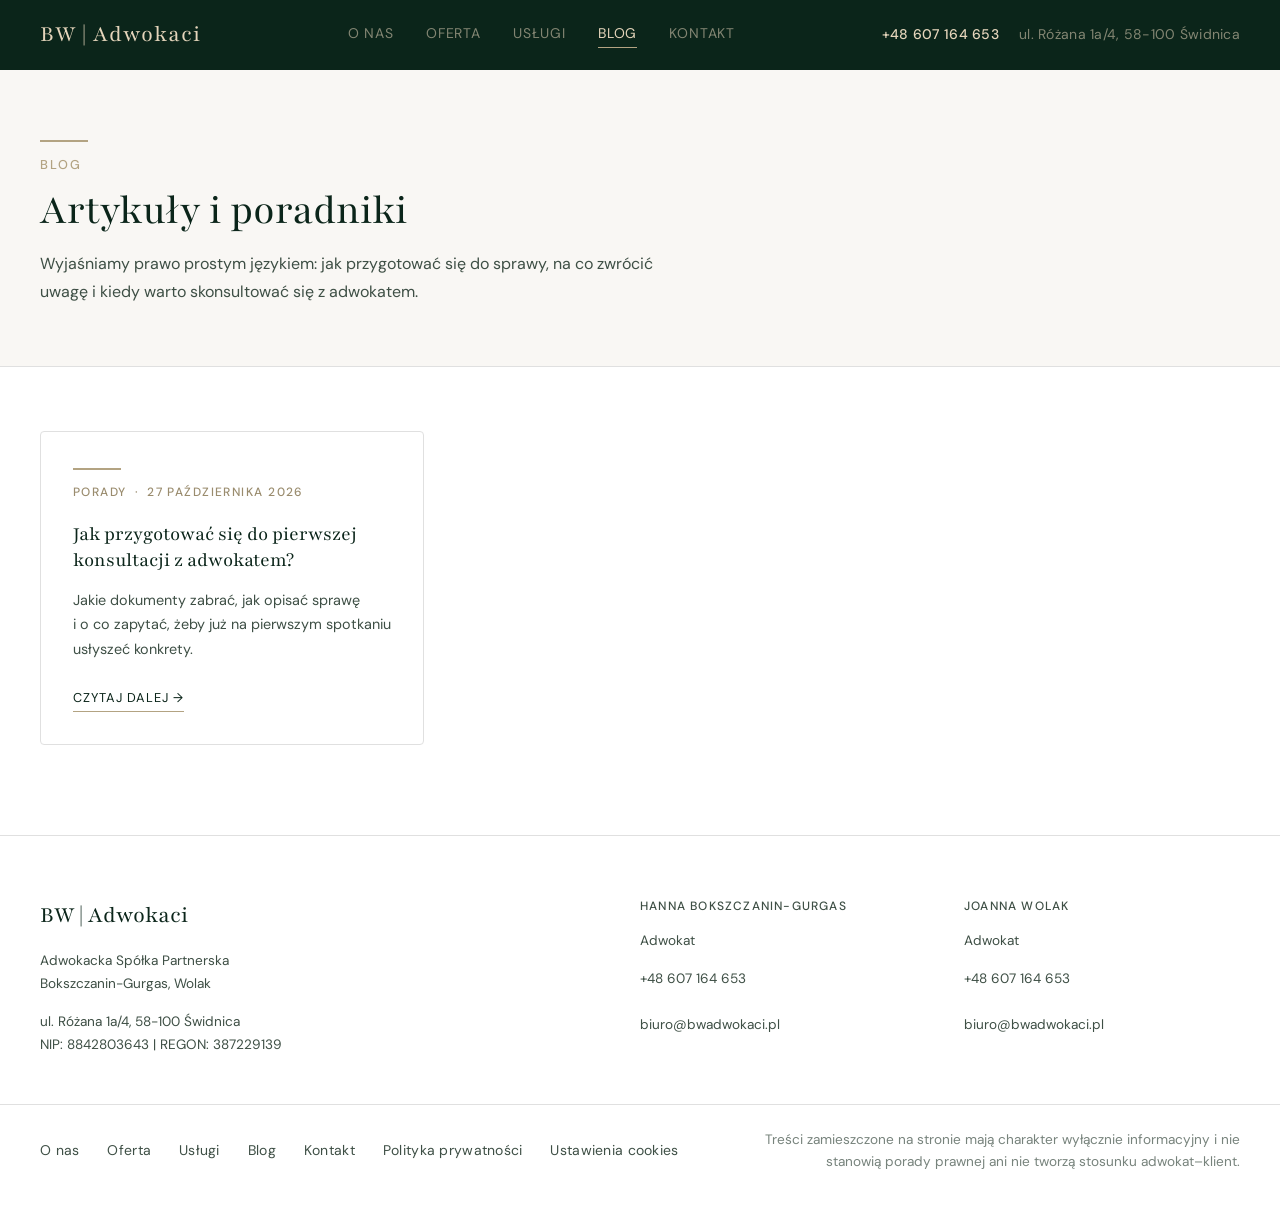
==== commit 96f61dcc: "Add files via upload" ====
--- a/index.html
+++ b/index.html
@@ -3,75 +3,35 @@
 <head>
     <meta charset="UTF-8">
     <meta name="viewport" content="width=device-width, initial-scale=1.0">
-    <meta name="description" content="Kancelaria adwokacka w Świdnicy. Adw. Hanna Bokszczanin-Gurgas i adw. Joanna Wolak: rozwody, sprawy rodzinne, karne i cywilne, kredyty frankowe, odszkodowania.">
+    <meta name="description" content="Blog kancelarii BW Adwokaci ze Świdnicy: artykuły i poradniki o prawie rodzinnym, karnym, cywilnym, kredytach frankowych i odszkodowaniach.">
     <meta name="robots" content="index, follow">
-    <title>BW Adwokaci | Kancelaria Prawna w Świdnicy</title>
-    <link rel="canonical" href="https://bwadwokaci.pl/">
+    <title>Blog — artykuły i poradniki prawne | BW Adwokaci</title>
+    <link rel="canonical" href="https://bwadwokaci.pl/blog/">
     <meta name="theme-color" content="#0b251a">
-    <link rel="icon" href="favicon.svg" type="image/svg+xml">
+    <link rel="icon" href="../favicon.svg" type="image/svg+xml">
 
-    <!-- Podgląd linku w Facebooku, LinkedIn, Messengerze itp. -->
     <meta property="og:type" content="website">
     <meta property="og:locale" content="pl_PL">
     <meta property="og:site_name" content="BW Adwokaci">
-    <meta property="og:title" content="BW Adwokaci | Kancelaria adwokacka w Świdnicy">
-    <meta property="og:description" content="Prawo rodzinne, karne i cywilne, kredyty frankowe, odszkodowania i obsługa firm. Pomoc dla osób prywatnych i przedsiębiorców.">
-    <meta property="og:url" content="https://bwadwokaci.pl/">
+    <meta property="og:title" content="Blog BW Adwokaci — artykuły i poradniki prawne">
+    <meta property="og:description" content="Blog kancelarii BW Adwokaci ze Świdnicy: artykuły i poradniki o prawie rodzinnym, karnym, cywilnym, kredytach frankowych i odszkodowaniach.">
+    <meta property="og:url" content="https://bwadwokaci.pl/blog/">
     <meta property="og:image" content="https://bwadwokaci.pl/img/hanna_joanna.jpg">
-    <meta property="og:image:alt" content="Adwokaci Hanna Bokszczanin-Gurgas i Joanna Wolak">
     <meta name="twitter:card" content="summary_large_image">
 
-    <link rel="stylesheet" href="style.css">
-    <script src="cookies.js" defer></script>
+    <link rel="stylesheet" href="../style.css">
+    <script src="../cookies.js" defer></script>
 
-    <!-- Dane strukturalne dla Google (wizytówka kancelarii w wynikach wyszukiwania) -->
     <script type="application/ld+json">
     {
         "@context": "https://schema.org",
-        "@type": "LegalService",
-        "@id": "https://bwadwokaci.pl/#kancelaria",
-        "name": "BW Adwokaci — Adwokacka Spółka Partnerska Bokszczanin-Gurgas, Wolak",
-        "alternateName": "BW Adwokaci",
-        "url": "https://bwadwokaci.pl/",
-        "image": "https://bwadwokaci.pl/img/hanna_joanna.jpg",
-        "telephone": "+48607164653",
-        "email": "biuro@bwadwokaci.pl",
-        "taxID": "8842803643",
-        "address": {
-            "@type": "PostalAddress",
-            "streetAddress": "ul. Różana 1a/4",
-            "postalCode": "58-100",
-            "addressLocality": "Świdnica",
-            "addressRegion": "dolnośląskie",
-            "addressCountry": "PL"
-        },
-        "openingHoursSpecification": [{
-            "@type": "OpeningHoursSpecification",
-            "dayOfWeek": ["Monday", "Tuesday", "Wednesday", "Thursday", "Friday"],
-            "opens": "09:00",
-            "closes": "17:00"
-        }],
-        "areaServed": { "@type": "City", "name": "Świdnica" },
-        "knowsAbout": [
-            "Prawo rodzinne i opiekuńcze",
-            "Rozwody i podział majątku",
-            "Prawo karne",
-            "Prawo cywilne i spadkowe",
-            "Kredyty frankowe",
-            "Odszkodowania",
-            "Prawo pracy i ubezpieczeń społecznych",
-            "Obsługa prawna firm i spółek"
-        ],
-        "employee": [
-            { "@type": "Person", "name": "Hanna Bokszczanin-Gurgas", "jobTitle": "Adwokat, partner" },
-            { "@type": "Person", "name": "Joanna Wolak", "jobTitle": "Adwokat, partner" }
-        ]
+        "@type": "Blog",
+        "name": "Blog BW Adwokaci",
+        "url": "https://bwadwokaci.pl/blog/",
+        "inLanguage": "pl-PL",
+        "publisher": { "@type": "Organization", "@id": "https://bwadwokaci.pl/#kancelaria", "name": "BW Adwokaci" }
     }
     </script>
-    <!-- Zabezpieczenie: bez JavaScriptu sekcje .fade-in muszą być od razu widoczne -->
-    <noscript>
-        <style>.fade-in { opacity: 1 !important; transform: none !important; }</style>
-    </noscript>
 </head>
 <body>
 
@@ -80,18 +40,18 @@
     <!-- ======= HEADER ======= -->
     <header class="top-header" id="top-header">
         <div class="container header-container">
-            <a href="#" class="logo" aria-label="BW Adwokaci — strona główna">BW | Adwokaci</a>
+            <a href="../index.html" class="logo" aria-label="BW Adwokaci — strona główna">BW | Adwokaci</a>
             <button class="hamburger" aria-label="Otwórz menu" aria-expanded="false" aria-controls="main-nav">
                 <span class="hamburger-line"></span>
                 <span class="hamburger-line"></span>
                 <span class="hamburger-line"></span>
             </button>
             <nav class="main-nav" id="main-nav" aria-label="Menu główne">
-                <a href="#o-nas">O&nbsp;nas</a>
-                <a href="#oferta">Oferta</a>
-                <a href="#uslugi">Usługi</a>
-                <a href="blog/index.html">Blog</a>
-                <a href="#kontakt">Kontakt</a>
+                <a href="../index.html#o-nas">O&nbsp;nas</a>
+                <a href="../index.html#oferta">Oferta</a>
+                <a href="../index.html#uslugi">Usługi</a>
+                <a href="index.html" aria-current="page">Blog</a>
+                <a href="../index.html#kontakt">Kontakt</a>
             </nav>
             <div class="header-contact">
                 <a href="tel:+48607164653" class="header-tel">+48 607 164 653</a>
@@ -101,183 +61,39 @@
     </header>
 
     <main id="main">
+        <section class="blog-hero">
+            <div class="container">
+                <span class="section-subtitle">Blog</span>
+                <h1 class="blog-title">Artykuły i&nbsp;poradniki</h1>
+                <p class="blog-lead">Wyjaśniamy prawo prostym językiem: jak przygotować się do sprawy, na co zwrócić uwagę i&nbsp;kiedy warto skonsultować się z&nbsp;adwokatem.</p>
+            </div>
+        </section>
 
-        <!-- ======= HERO VIDEO ======= -->
-        <section class="hero-video" aria-labelledby="hero-heading">
+        <section class="blog-list">
             <div class="container">
-                <video autoplay loop muted playsinline class="main-video" aria-hidden="true">
-                    <source src="media/Animcja_Hero_BW_01_1.webm" type="video/webm">
-                    <source src="media/Animcja_Hero_BW_01_1.mp4" type="video/mp4">
-                </video>
-                <div class="hero-caption">
-                    <h1 id="hero-heading">Kancelaria adwokacka w Świdnicy</h1>
-                    <p>Prawo rodzinne, karne i cywilne. Pomoc dla osób prywatnych i firm.</p>
-                    <a href="#kontakt" class="btn-dark">Umów konsultację</a>
+                <div class="blog-grid">
+
+                    <!-- =========================================================
+                         NOWY WPIS: skopiuj cały blok <article> … </article>
+                         i wklej go TUTAJ, nad pozostałymi (najnowszy na początku).
+                         Zmień: kategorię, datę (datetime="RRRR-MM-DD" i słownie),
+                         adres pliku w href, tytuł i krótki opis (1–2 zdania).
+                         ========================================================= -->
+
+                    <article class="blog-card">
+                        <p class="blog-card-meta">
+                            <span>Porady</span>
+                            <span aria-hidden="true">·</span>
+                            <time datetime="2026-10-27">27 października 2026</time>
+                        </p>
+                        <h2 class="blog-card-title"><a href="pierwsza-konsultacja-z-adwokatem.html">Jak przygotować się do pierwszej konsultacji z&nbsp;adwokatem?</a></h2>
+                        <p class="blog-card-excerpt">Jakie dokumenty zabrać, jak opisać sprawę i&nbsp;o&nbsp;co zapytać, żeby już na pierwszym spotkaniu usłyszeć konkrety.</p>
+                        <span class="blog-card-more" aria-hidden="true">Czytaj dalej</span>
+                    </article>
+
                 </div>
             </div>
         </section>
-
-        <!-- ======= O NAS ======= -->
-        <section id="o-nas" class="section container fade-in">
-            <div class="split-layout">
-                <div class="about-photo">
-                    <img src="img/hanna_joanna.jpg" alt="Adwokaci Hanna Bokszczanin-Gurgas i Joanna Wolak" loading="lazy" decoding="async">
-                </div>
-                <div class="text-content align-center-y">
-                    <span class="section-subtitle">O&nbsp;kancelarii</span>
-                    <h2 class="section-title">Profesjonalna pomoc prawna z&nbsp;indywidualnym podejściem</h2>
-                    <p>BW Adwokacka Spółka Partnerska to nowoczesna kancelaria adwokacka, która łączy doświadczenie procesowe z&nbsp;precyzją działania i&nbsp;wysokim standardem obsługi.</p>
-                    <p>Pracujemy w&nbsp;sposób rzeczowy, przejrzysty i&nbsp;profesjonalny, zapewniając klientom indywidualnym oraz przedsiębiorcom spokojne, uporządkowane i&nbsp;konsekwentne prowadzenie sprawy.</p>
-                </div>
-            </div>
-        </section>
-
-        <!-- ======= ZESPÓŁ ======= -->
-        <section id="zespol" class="section container fade-in">
-            <div class="section-header-centered">
-                <span class="section-subtitle centered">Nasz zespół</span>
-                <h2 class="section-title">Adwokaci, którym możesz zaufać</h2>
-            </div>
-            <div class="grid-2 team-grid">
-                <div class="team-card">
-                    <div class="team-img-wrap">
-                        <img src="img/hanna.jpg" alt="adw. Hanna Bokszczanin-Gurgas" loading="lazy" decoding="async">
-                    </div>
-                    <div class="team-info">
-                        <span class="section-subtitle">Partner</span>
-                        <h3 class="team-name">adw.&nbsp;Hanna Bokszczanin-Gurgas</h3>
-                        <p>Adwokat Hanna Bokszczanin-Gurgas ukończyła studia prawnicze na Wydziale Prawa, Administracji i&nbsp;Ekonomii Uniwersytetu Wrocławskiego w&nbsp;2015 roku. Już w&nbsp;czasie studiów zdobywała pierwsze doświadczenia zawodowe, łącząc praktykę z&nbsp;działalnością naukową oraz pogłębianiem zainteresowań z&nbsp;zakresu prawa karnego i&nbsp;postępowania sądowego. Po ukończeniu studiów odbyła aplikację adwokacką, a&nbsp;następnie w&nbsp;2020 roku zdała egzamin adwokacki z&nbsp;bardzo dobrym wynikiem. Doświadczenie zawodowe budowała w&nbsp;sprawach wymagających analitycznego przygotowania, dobrej strategii procesowej i&nbsp;odpowiedzialnego prowadzenia klienta przez kolejne etapy postępowania.</p>
-                        <p>W&nbsp;praktyce zawodowej prowadzi sprawy z&nbsp;zakresu prawa rodzinnego, cywilnego i&nbsp;karnego, ze szczególnym uwzględnieniem spraw wymagających dużej uważności i&nbsp;indywidualnego podejścia. Zajmuje się również sprawami odszkodowawczymi, wspierając klientów w&nbsp;dochodzeniu należnych świadczeń po zdarzeniach powodujących szkodę. Reprezentuje klientów w&nbsp;postępowaniach sądowych, przygotowuje pisma procesowe oraz doradza w&nbsp;sytuacjach wymagających spokojnej, wyważonej oceny prawnej, precyzji i&nbsp;konsekwentnego działania.</p>
-                        <p>W&nbsp;pracy z&nbsp;klientami szczególną wagę przywiązuje do empatii i&nbsp;zrozumienia sytuacji, zwłaszcza w&nbsp;sprawach rodzinnych, które często wiążą się z&nbsp;dużym obciążeniem emocjonalnym. Stawia na jasną i&nbsp;zrozumiałą komunikację, dokładne przygotowanie i&nbsp;klarowne przedstawienie możliwych rozwiązań. Jej sposób prowadzenia spraw łączy uważność na szczegóły z&nbsp;doświadczeniem procesowym oraz praktycznym, odpowiedzialnym podejściem do problemu.</p>
-                        <p class="team-spec">Prawo rodzinne · Prawo cywilne · Odszkodowania</p>
-                    </div>
-                </div>
-                <div class="team-card">
-                    <div class="team-img-wrap">
-                        <img src="img/joanna.jpg" alt="adw. Joanna Wolak" loading="lazy" decoding="async">
-                    </div>
-                    <div class="team-info">
-                        <span class="section-subtitle">Partner</span>
-                        <h3 class="team-name">adw.&nbsp;Joanna Wolak</h3>
-                        <p>Adwokat Joanna Wolak ukończyła Wydział Prawa, Administracji i&nbsp;Ekonomii Uniwersytetu Wrocławskiego, a&nbsp;następnie odbyła aplikację adwokacką. W&nbsp;2020 roku zdała egzamin adwokacki z&nbsp;bardzo dobrym wynikiem, potwierdzając wysoki poziom przygotowania zawodowego i&nbsp;merytorycznego. Doświadczenie zawodowe zdobywała już w&nbsp;czasie studiów oraz aplikacji, pracując przy sprawach wymagających staranności, odpowiedzialności i&nbsp;dobrej organizacji. W&nbsp;praktyce koncentruje się na rzetelnej analizie problemu prawnego, przygotowaniu strategii działania oraz konsekwentnym prowadzeniu sprawy. Reprezentuje klientów w&nbsp;postępowaniach sądowych oraz wspiera ich na etapie przedsądowym.</p>
-                        <p>W&nbsp;swojej praktyce koncentruje się przede wszystkim na sprawach karnych, obejmujących obronę na każdym etapie postępowania, analizę materiału dowodowego oraz przygotowanie skutecznej strategii procesowej. Zajmuje się również sprawami dotyczącymi kredytów frankowych oraz obsługą prawną spółek, łącząc precyzyjną ocenę dokumentów z&nbsp;uporządkowanym i&nbsp;konsekwentnym prowadzeniem klienta przez przebieg postępowania.</p>
-                        <p>W&nbsp;pracy zawodowej ceni jasność komunikacji, dokładność i&nbsp;profesjonalne podejście. Jej podejście opiera się na uważnym rozpoznaniu sytuacji klienta, ocenie ryzyka oraz wyborze rozwiązań dostosowanych do charakteru sprawy.</p>
-                        <p class="team-spec">Prawo karne · Kredyty frankowe · Spółki prawa handlowego</p>
-                    </div>
-                </div>
-            </div>
-        </section>
-
-        <!-- ======= OFERTA ======= -->
-        <section id="oferta" class="section container fade-in">
-            <div class="split-layout reverse-on-mobile">
-                <div class="text-content align-center-y">
-                    <span class="section-subtitle">Oferta</span>
-                    <h2 class="section-title">Kompleksowa obsługa prawna osób prywatnych i&nbsp;firm</h2>
-                    <p>Oferujemy pomoc prawną w&nbsp;szerokim zakresie — od porad i&nbsp;analizy dokumentów, przez sporządzanie pism procesowych, aż po pełne zastępstwo przed sądem. Każdą sprawę rozpoczynamy od analizy sytuacji klienta i&nbsp;dokumentów, wskazujemy ryzyka oraz rekomendujemy strategię dostosowaną do charakteru sprawy.</p>
-                    <p class="mt-1">Wysokość wynagrodzenia ustalamy indywidualnie, po zapoznaniu się ze sprawą i&nbsp;określeniu zakresu niezbędnych działań — nie stosujemy sztywnego cennika. Przed rozpoczęciem współpracy przedstawiamy przejrzystą informację o&nbsp;zasadach rozliczenia i&nbsp;przewidywanych kosztach. Przedsiębiorcom proponujemy również stałą obsługę prawną.</p>
-                    <a href="#kontakt" class="btn-dark mt-cta">Umów konsultację</a>
-                </div>
-                <div class="image-full">
-                    <img src="img/wizytowki.png" alt="Wizytówki kancelarii BW Adwokaci" class="offer-img" decoding="async">
-                </div>
-            </div>
-        </section>
-
-        <!-- ======= USŁUGI ======= -->
-        <section id="uslugi" class="section-dark fade-in" aria-labelledby="uslugi-heading">
-            <div class="container">
-                <div class="section-header-centered light">
-                    <span class="section-subtitle centered light">Zakres pomocy</span>
-                    <h2 class="section-title light" id="uslugi-heading">W&nbsp;czym możemy Ci pomóc</h2>
-                </div>
-                <div class="services-grid">
-                    <div class="service-card">
-                        <span class="icon" aria-hidden="true">§</span>
-                        <h3>Prawo rodzinne i&nbsp;opiekuńcze</h3>
-                        <p>Władza rodzicielska, kontakty z&nbsp;dziećmi, alimenty, miejsce pobytu dziecka, mediacje.</p>
-                    </div>
-                    <div class="service-card">
-                        <span class="icon" aria-hidden="true">§</span>
-                        <h3>Rozwody i&nbsp;podział majątku</h3>
-                        <p>Rozwód z&nbsp;orzekaniem o&nbsp;winie i&nbsp;bez, alimenty, kontakty, rozliczenia między małżonkami.</p>
-                    </div>
-                    <div class="service-card">
-                        <span class="icon" aria-hidden="true">§</span>
-                        <h3>Sprawy karne</h3>
-                        <p>Obrona w&nbsp;sprawach karnych i&nbsp;reprezentacja pokrzywdzonych, sprawy gospodarcze i&nbsp;skarbowe, dozór elektroniczny (SDE).</p>
-                    </div>
-                    <div class="service-card">
-                        <span class="icon" aria-hidden="true">§</span>
-                        <h3>Prawo cywilne i&nbsp;spadkowe</h3>
-                        <p>Sprawy o&nbsp;zapłatę, ochrona własności, zasiedzenie, zniesienie współwłasności, spadki.</p>
-                    </div>
-                    <div class="service-card">
-                        <span class="icon" aria-hidden="true">§</span>
-                        <h3>Kredyty frankowe i&nbsp;spory kredytowe</h3>
-                        <p>Umowy powiązane z&nbsp;walutą obcą, sankcja kredytu darmowego, spory z&nbsp;bankami.</p>
-                    </div>
-                    <div class="service-card">
-                        <span class="icon" aria-hidden="true">§</span>
-                        <h3>Odszkodowania i&nbsp;ubezpieczenia</h3>
-                        <p>Wypadki, zdarzenia komunikacyjne, błędy medyczne, spory z&nbsp;ubezpieczycielami.</p>
-                    </div>
-                    <div class="service-card">
-                        <span class="icon" aria-hidden="true">§</span>
-                        <h3>Prawo pracy i&nbsp;ubezpieczenia społeczne</h3>
-                        <p>Rozwiązanie umowy, wynagrodzenie, mobbing, sąd pracy, odwołania od decyzji ZUS.</p>
-                    </div>
-                    <div class="service-card">
-                        <span class="icon" aria-hidden="true">§</span>
-                        <h3>Obsługa firm i&nbsp;spółek</h3>
-                        <p>Bieżące doradztwo, umowy handlowe, sprawy korporacyjne, spory gospodarcze.</p>
-                    </div>
-                </div>
-            </div>
-        </section>
-
-        <!-- ======= MAPA ======= -->
-        <section id="lokalizacja" class="map-section" aria-label="Lokalizacja kancelarii na mapie">
-            <!-- Mapa Google ładuje się dopiero po zgodzie (cookies.js).
-                 Aby podmienić mapę, wklej nowy adres do atrybutu data-consent-src (NIE do src). -->
-            <div class="map-consent" id="map-consent">
-                <p class="map-consent-title">Mapa dojazdu</p>
-                <p class="map-consent-text">ul.&nbsp;Różana 1a/4, 58-100&nbsp;Świdnica. Wyświetlenie mapy Google wymaga Twojej zgody — Google otrzyma wtedy m.in. Twój adres IP i&nbsp;może zapisać pliki cookies.</p>
-                <div class="map-consent-actions">
-                    <button type="button" class="btn-dark" data-consent-accept hidden>Pokaż mapę</button>
-                    <a href="https://www.google.com/maps/search/?api=1&amp;query=ul.%20R%C3%B3%C5%BCana%201a%2F4%2C%2058-100%20%C5%9Awidnica" class="btn-outline" target="_blank" rel="noopener">Otwórz w&nbsp;Mapach Google</a>
-                </div>
-            </div>
-            <iframe
-                data-consent-src="https://www.google.com/maps/embed?pb=!1m18!1m12!1m3!1d2540.5!2d16.4878!3d50.8428!2m3!1f0!2f0!3f0!3m2!1i1024!2i768!4f13.1!3m3!1m2!1s0x470e28a1b0e3e9e7%3A0x0!2zUm_FvGFuYSAxYS80LCA1OC0xMDAgxZp3aWRuaWNh!5e0!3m2!1spl!2spl!4v1700000000000"
-                data-consent-placeholder="map-consent"
-                hidden
-                height="420"
-                style="border:0;"
-                allowfullscreen
-                loading="lazy"
-                referrerpolicy="no-referrer-when-downgrade"
-                title="Mapa dojazdu do kancelarii BW Adwokaci — ul. Różana 1a/4, Świdnica">
-            </iframe>
-        </section>
-
-        <!-- ======= KONTAKT / CTA ======= -->
-        <section id="kontakt" class="section container fade-in">
-            <div class="kontakt-cta">
-                <span class="section-subtitle centered">Kontakt</span>
-                <h2 class="section-title cta-title">Przekaż nam swój problem i&nbsp;odzyskaj spokój.</h2>
-                <div class="kontakt-details">
-                    <a href="tel:+48607164653" class="kontakt-primary">+48 607 164 653</a>
-                    <a href="mailto:biuro@bwadwokaci.pl" class="kontakt-primary">biuro@bwadwokaci.pl</a>
-                </div>
-                <div class="kontakt-meta">
-                    <span>ul.&nbsp;Różana 1a/4, 58-100&nbsp;Świdnica</span>
-                    <span class="kontakt-dot" aria-hidden="true">·</span>
-                    <span>Pon.–pt.&nbsp;&nbsp;9:00–17:00</span>
-                </div>
-            </div>
-        </section>
-
     </main>
 
     <!-- ======= FOOTER ======= -->
@@ -310,12 +126,12 @@
         </div>
         <div class="container footer-bottom">
             <nav class="footer-nav" aria-label="Nawigacja stopki">
-                <a href="#o-nas">O&nbsp;nas</a>
-                <a href="#oferta">Oferta</a>
-                <a href="#uslugi">Usługi</a>
-                <a href="blog/index.html">Blog</a>
-                <a href="#kontakt">Kontakt</a>
-                <a href="polityka-prywatnosci.html">Polityka prywatności</a>
+                <a href="../index.html#o-nas">O&nbsp;nas</a>
+                <a href="../index.html#oferta">Oferta</a>
+                <a href="../index.html#uslugi">Usługi</a>
+                <a href="index.html">Blog</a>
+                <a href="../index.html#kontakt">Kontakt</a>
+                <a href="../polityka-prywatnosci.html">Polityka prywatności</a>
                 <button type="button" class="cookie-settings-btn" data-cookie-settings hidden>Ustawienia cookies</button>
             </nav>
             <p class="footer-disclaimer small-text">Treści zamieszczone na stronie mają charakter wyłącznie informacyjny i&nbsp;nie stanowią porady prawnej ani nie tworzą stosunku adwokat–klient.</p>
@@ -323,7 +139,7 @@
     </footer>
 
     <script>
-        // 1. Hamburger menu
+        // Hamburger menu
         const hamburger = document.querySelector('.hamburger');
         const nav = document.getElementById('main-nav');
 
@@ -357,30 +173,13 @@
             });
         }
 
-        // 2. Sticky header shadow
+        // Sticky header shadow
         const header = document.getElementById('top-header');
         if (header) {
             window.addEventListener('scroll', () => {
                 header.classList.toggle('scrolled', window.scrollY > 40);
             }, { passive: true });
         }
-
-        // 3. Fade-in on scroll
-        const fadeEls = document.querySelectorAll('.fade-in');
-        if ('IntersectionObserver' in window) {
-            const observer = new IntersectionObserver((entries) => {
-                entries.forEach(e => {
-                    if (e.isIntersecting) {
-                        e.target.classList.add('visible');
-                        observer.unobserve(e.target);
-                    }
-                });
-            }, { threshold: 0.07 });
-            fadeEls.forEach(el => observer.observe(el));
-        } else {
-            // Starsze przeglądarki: pokaż treść od razu
-            fadeEls.forEach(el => el.classList.add('visible'));
-        }
     </script>
 
 </body>
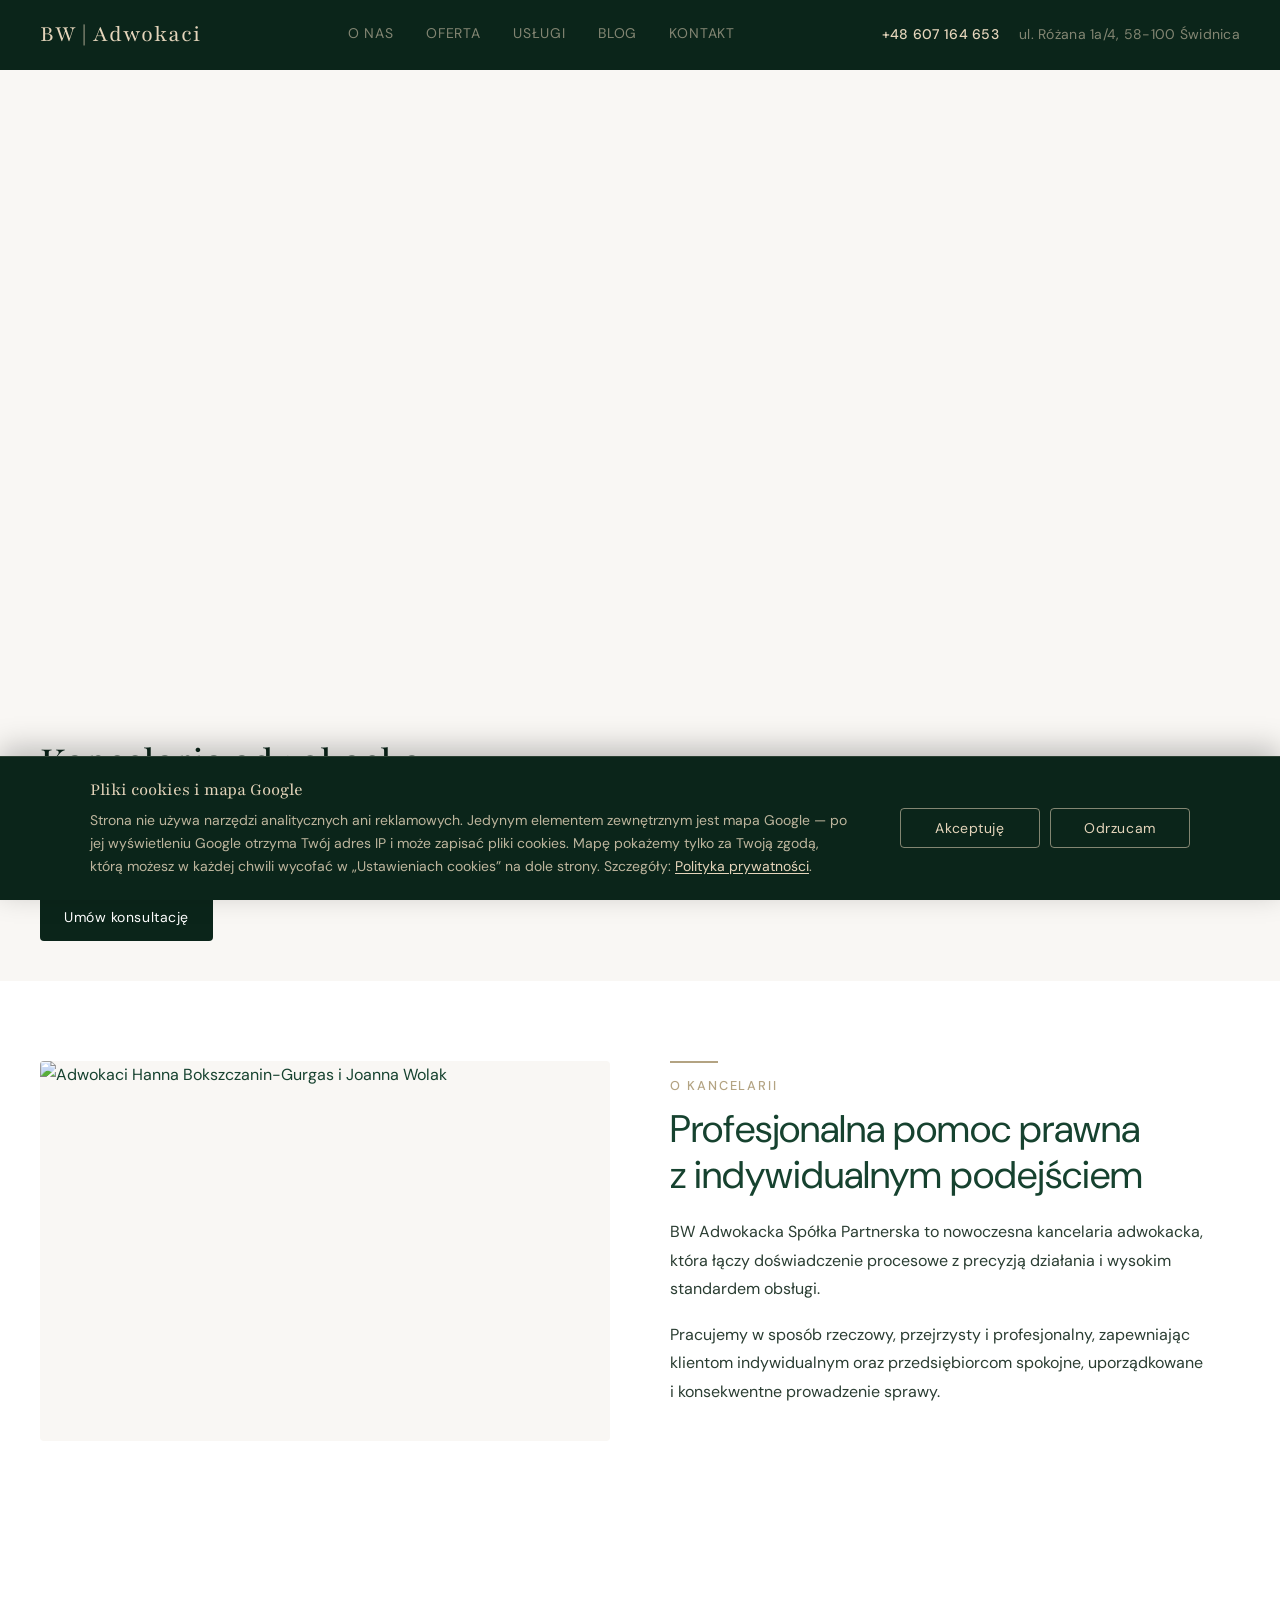
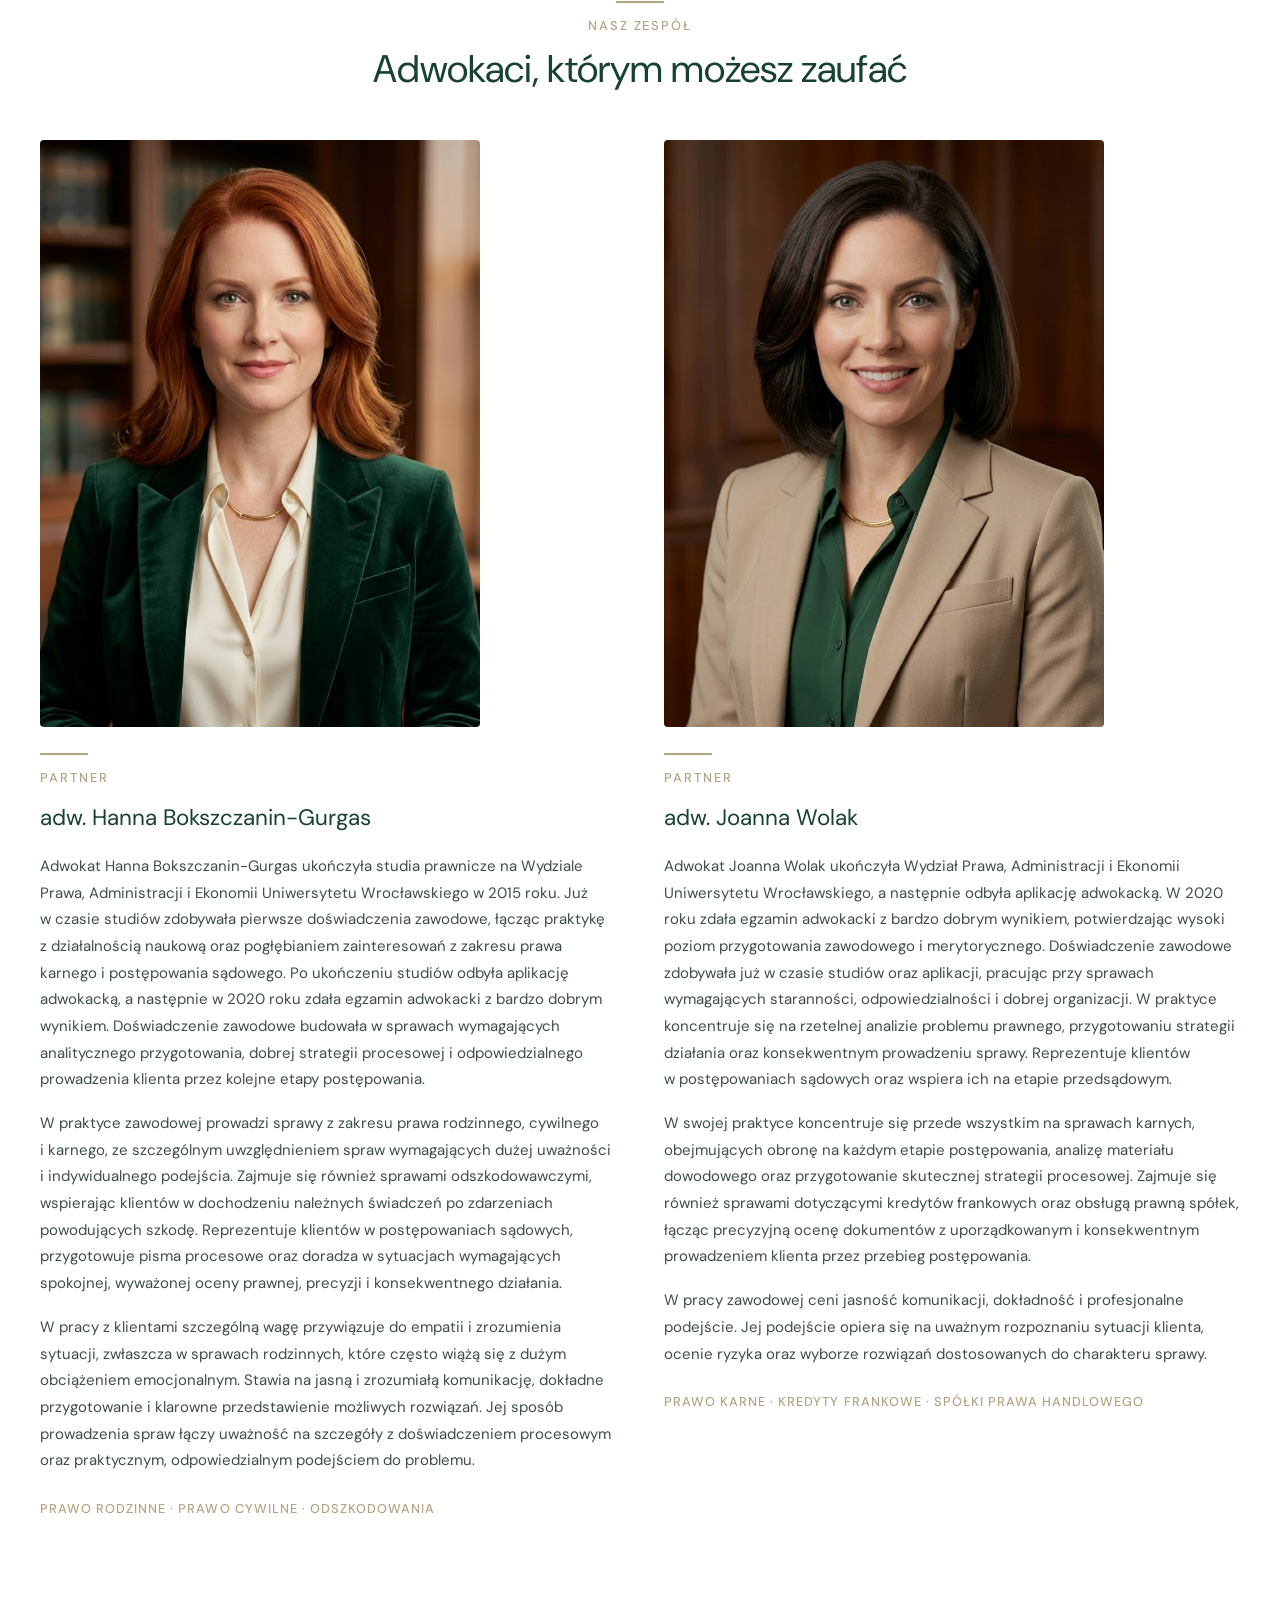
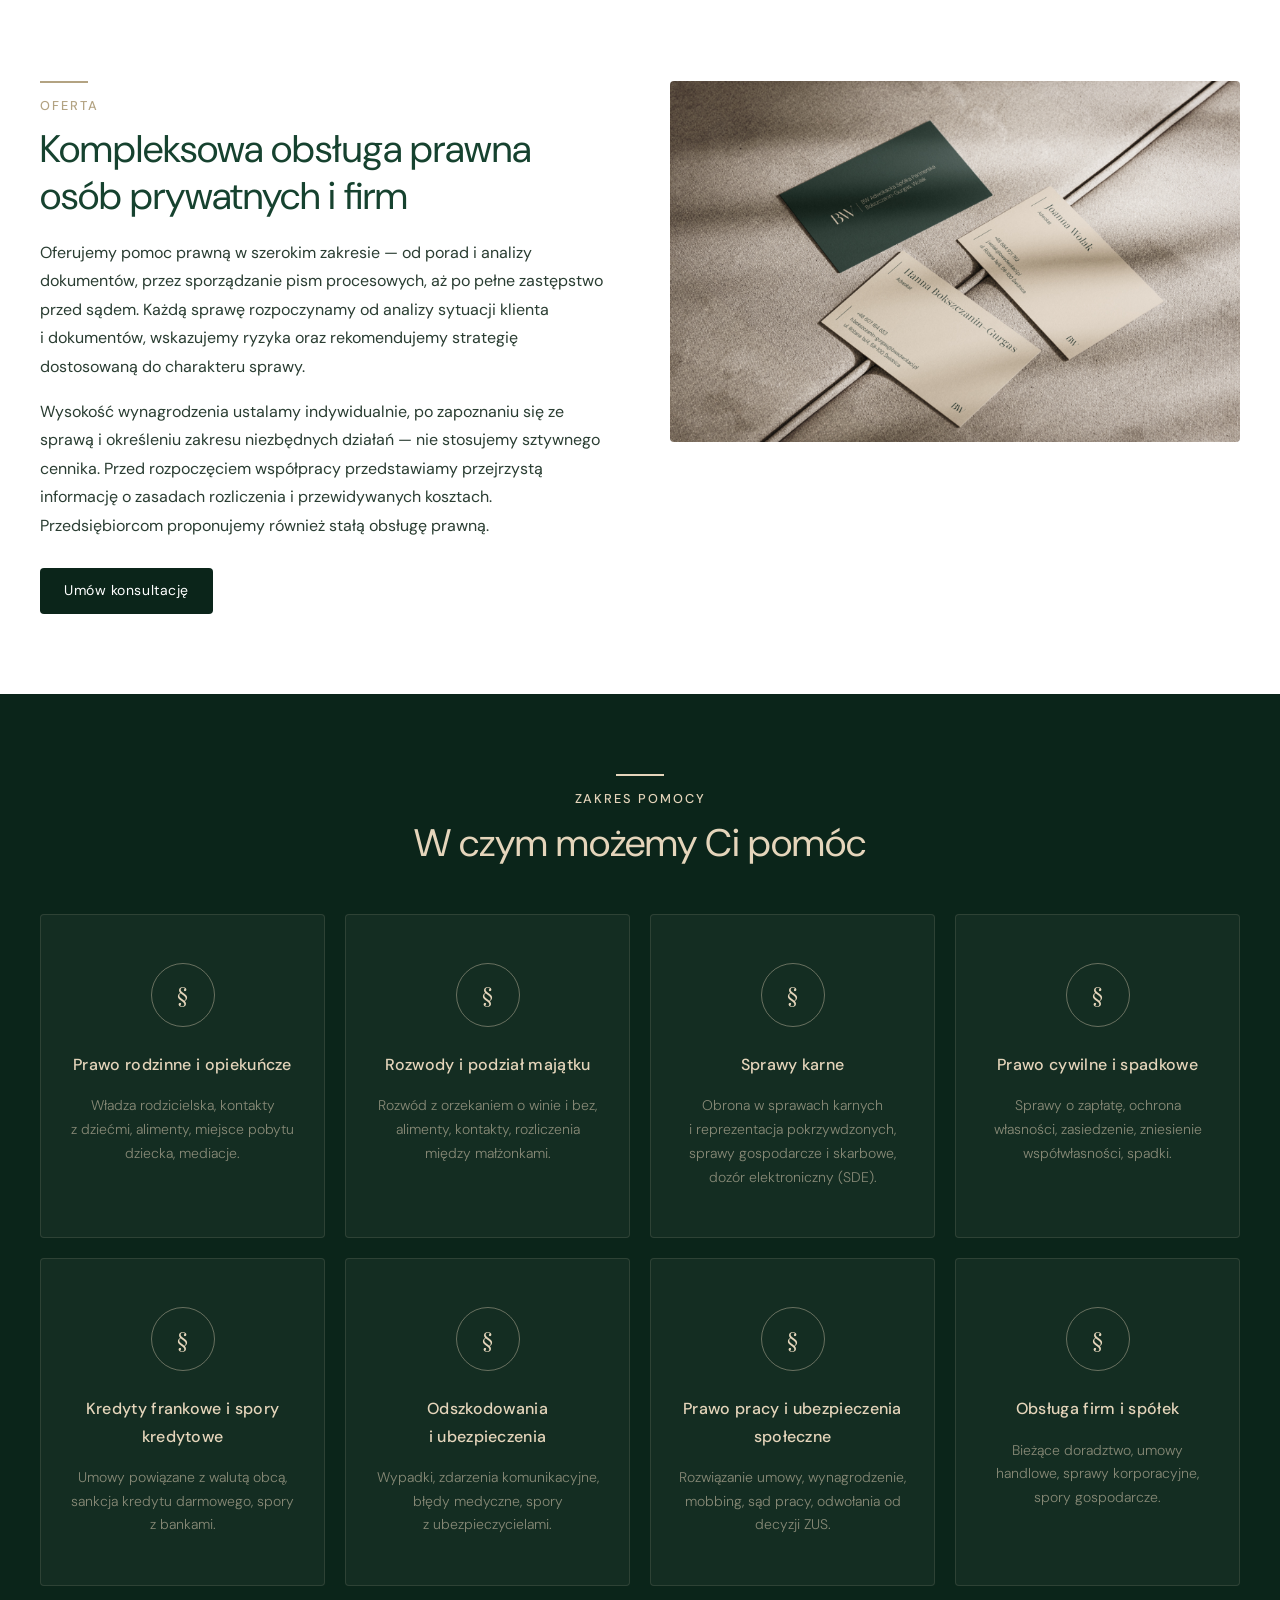
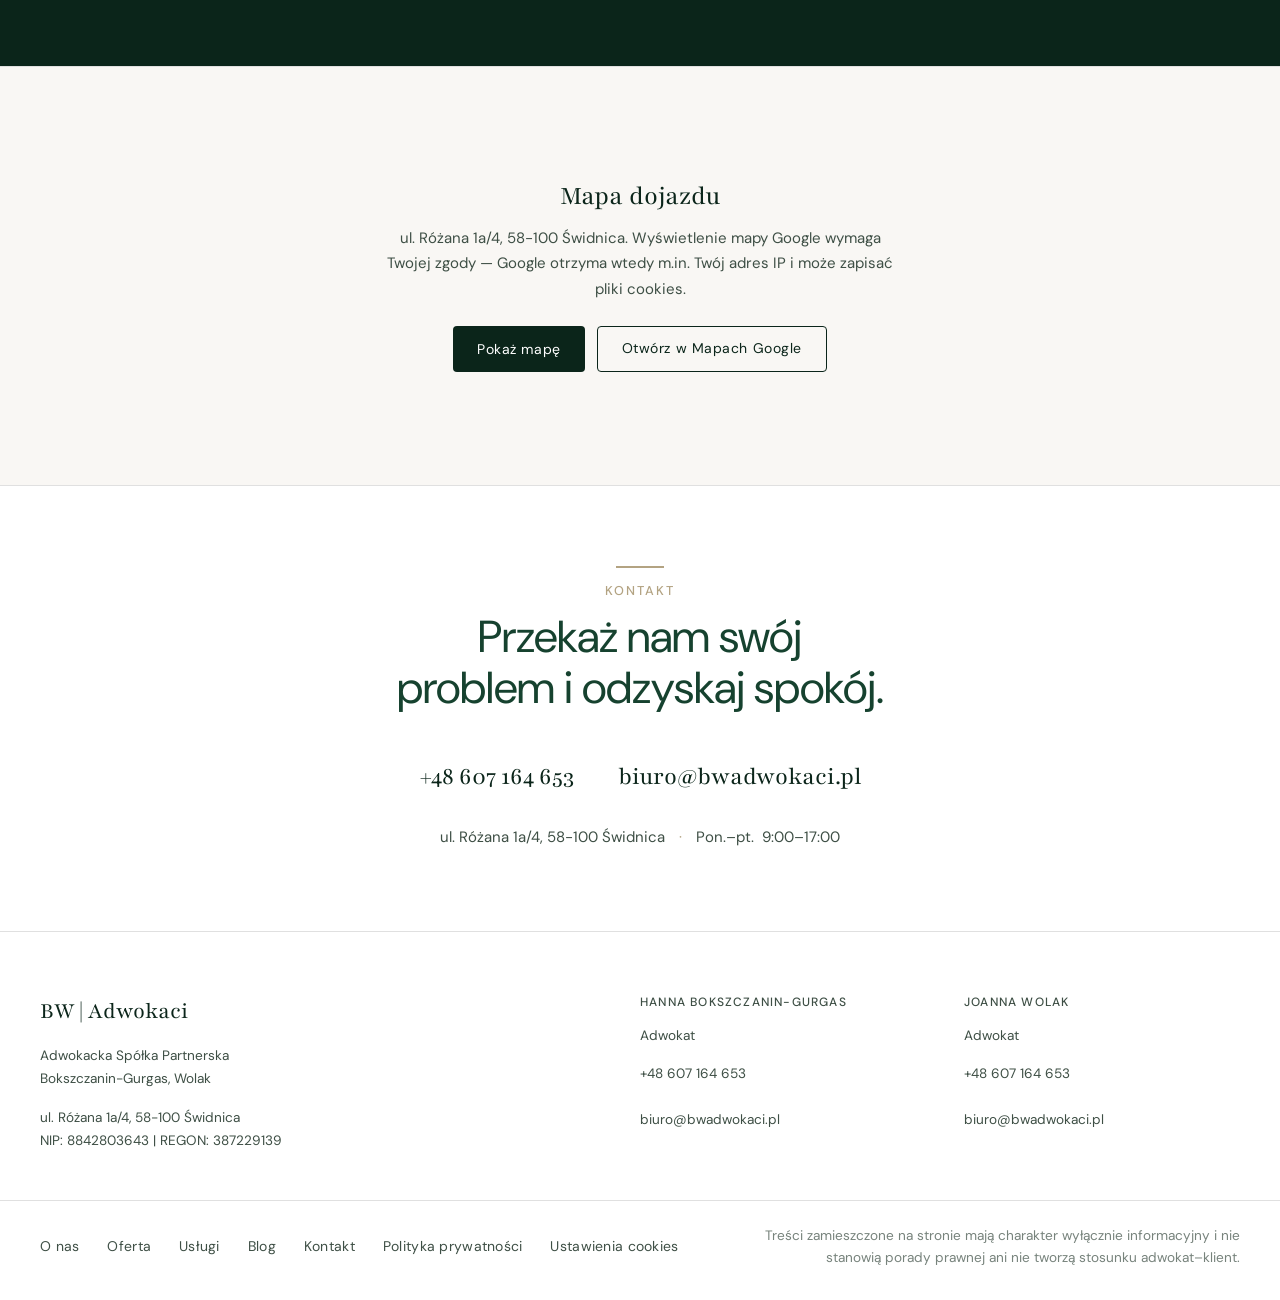
==== commit 121ed4d0: "Add files via upload" ====
--- a/index.html
+++ b/index.html
@@ -3,35 +3,75 @@
 <head>
     <meta charset="UTF-8">
     <meta name="viewport" content="width=device-width, initial-scale=1.0">
-    <meta name="description" content="Blog kancelarii BW Adwokaci ze Świdnicy: artykuły i poradniki o prawie rodzinnym, karnym, cywilnym, kredytach frankowych i odszkodowaniach.">
+    <meta name="description" content="Kancelaria adwokacka w Świdnicy. Adw. Hanna Bokszczanin-Gurgas i adw. Joanna Wolak: rozwody, sprawy rodzinne, karne i cywilne, kredyty frankowe, odszkodowania.">
     <meta name="robots" content="index, follow">
-    <title>Blog — artykuły i poradniki prawne | BW Adwokaci</title>
-    <link rel="canonical" href="https://bwadwokaci.pl/blog/">
+    <title>BW Adwokaci | Kancelaria Prawna w Świdnicy</title>
+    <link rel="canonical" href="https://bwadwokaci.pl/">
     <meta name="theme-color" content="#0b251a">
-    <link rel="icon" href="../favicon.svg" type="image/svg+xml">
-
+    <link rel="icon" href="favicon.svg" type="image/svg+xml">
+
+    <!-- Podgląd linku w Facebooku, LinkedIn, Messengerze itp. -->
     <meta property="og:type" content="website">
     <meta property="og:locale" content="pl_PL">
     <meta property="og:site_name" content="BW Adwokaci">
-    <meta property="og:title" content="Blog BW Adwokaci — artykuły i poradniki prawne">
-    <meta property="og:description" content="Blog kancelarii BW Adwokaci ze Świdnicy: artykuły i poradniki o prawie rodzinnym, karnym, cywilnym, kredytach frankowych i odszkodowaniach.">
-    <meta property="og:url" content="https://bwadwokaci.pl/blog/">
+    <meta property="og:title" content="BW Adwokaci | Kancelaria adwokacka w Świdnicy">
+    <meta property="og:description" content="Prawo rodzinne, karne i cywilne, kredyty frankowe, odszkodowania i obsługa firm. Pomoc dla osób prywatnych i przedsiębiorców.">
+    <meta property="og:url" content="https://bwadwokaci.pl/">
     <meta property="og:image" content="https://bwadwokaci.pl/img/hanna_joanna.jpg">
+    <meta property="og:image:alt" content="Adwokaci Hanna Bokszczanin-Gurgas i Joanna Wolak">
     <meta name="twitter:card" content="summary_large_image">
 
-    <link rel="stylesheet" href="../style.css">
-    <script src="../cookies.js" defer></script>
-
+    <link rel="stylesheet" href="style.css">
+    <script src="cookies.js" defer></script>
+
+    <!-- Dane strukturalne dla Google (wizytówka kancelarii w wynikach wyszukiwania) -->
     <script type="application/ld+json">
     {
         "@context": "https://schema.org",
-        "@type": "Blog",
-        "name": "Blog BW Adwokaci",
-        "url": "https://bwadwokaci.pl/blog/",
-        "inLanguage": "pl-PL",
-        "publisher": { "@type": "Organization", "@id": "https://bwadwokaci.pl/#kancelaria", "name": "BW Adwokaci" }
+        "@type": "LegalService",
+        "@id": "https://bwadwokaci.pl/#kancelaria",
+        "name": "BW Adwokaci — Adwokacka Spółka Partnerska Bokszczanin-Gurgas, Wolak",
+        "alternateName": "BW Adwokaci",
+        "url": "https://bwadwokaci.pl/",
+        "image": "https://bwadwokaci.pl/img/hanna_joanna.jpg",
+        "telephone": "+48607164653",
+        "email": "biuro@bwadwokaci.pl",
+        "taxID": "8842803643",
+        "address": {
+            "@type": "PostalAddress",
+            "streetAddress": "ul. Różana 1a/4",
+            "postalCode": "58-100",
+            "addressLocality": "Świdnica",
+            "addressRegion": "dolnośląskie",
+            "addressCountry": "PL"
+        },
+        "openingHoursSpecification": [{
+            "@type": "OpeningHoursSpecification",
+            "dayOfWeek": ["Monday", "Tuesday", "Wednesday", "Thursday", "Friday"],
+            "opens": "09:00",
+            "closes": "17:00"
+        }],
+        "areaServed": { "@type": "City", "name": "Świdnica" },
+        "knowsAbout": [
+            "Prawo rodzinne i opiekuńcze",
+            "Rozwody i podział majątku",
+            "Prawo karne",
+            "Prawo cywilne i spadkowe",
+            "Kredyty frankowe",
+            "Odszkodowania",
+            "Prawo pracy i ubezpieczeń społecznych",
+            "Obsługa prawna firm i spółek"
+        ],
+        "employee": [
+            { "@type": "Person", "name": "Hanna Bokszczanin-Gurgas", "jobTitle": "Adwokat, partner" },
+            { "@type": "Person", "name": "Joanna Wolak", "jobTitle": "Adwokat, partner" }
+        ]
     }
     </script>
+    <!-- Zabezpieczenie: bez JavaScriptu sekcje .fade-in muszą być od razu widoczne -->
+    <noscript>
+        <style>.fade-in { opacity: 1 !important; transform: none !important; }</style>
+    </noscript>
 </head>
 <body>
 
@@ -40,18 +80,18 @@
     <!-- ======= HEADER ======= -->
     <header class="top-header" id="top-header">
         <div class="container header-container">
-            <a href="../index.html" class="logo" aria-label="BW Adwokaci — strona główna">BW | Adwokaci</a>
+            <a href="#" class="logo" aria-label="BW Adwokaci — strona główna">BW | Adwokaci</a>
             <button class="hamburger" aria-label="Otwórz menu" aria-expanded="false" aria-controls="main-nav">
                 <span class="hamburger-line"></span>
                 <span class="hamburger-line"></span>
                 <span class="hamburger-line"></span>
             </button>
             <nav class="main-nav" id="main-nav" aria-label="Menu główne">
-                <a href="../index.html#o-nas">O&nbsp;nas</a>
-                <a href="../index.html#oferta">Oferta</a>
-                <a href="../index.html#uslugi">Usługi</a>
-                <a href="index.html" aria-current="page">Blog</a>
-                <a href="../index.html#kontakt">Kontakt</a>
+                <a href="#o-nas">O&nbsp;nas</a>
+                <a href="#oferta">Oferta</a>
+                <a href="#uslugi">Usługi</a>
+                <a href="blog/index.html">Blog</a>
+                <a href="#kontakt">Kontakt</a>
             </nav>
             <div class="header-contact">
                 <a href="tel:+48607164653" class="header-tel">+48 607 164 653</a>
@@ -61,39 +101,183 @@
     </header>
 
     <main id="main">
-        <section class="blog-hero">
+
+        <!-- ======= HERO VIDEO ======= -->
+        <section class="hero-video" aria-labelledby="hero-heading">
             <div class="container">
-                <span class="section-subtitle">Blog</span>
-                <h1 class="blog-title">Artykuły i&nbsp;poradniki</h1>
-                <p class="blog-lead">Wyjaśniamy prawo prostym językiem: jak przygotować się do sprawy, na co zwrócić uwagę i&nbsp;kiedy warto skonsultować się z&nbsp;adwokatem.</p>
-            </div>
-        </section>
-
-        <section class="blog-list">
+                <video autoplay loop muted playsinline class="main-video" aria-hidden="true">
+                    <source src="media/Animcja_Hero_BW_01_1.webm" type="video/webm">
+                    <source src="media/Animcja_Hero_BW_01_1.mp4" type="video/mp4">
+                </video>
+                <div class="hero-caption">
+                    <h1 id="hero-heading">Kancelaria adwokacka w Świdnicy</h1>
+                    <p>Prawo rodzinne, karne i cywilne. Pomoc dla osób prywatnych i firm.</p>
+                    <a href="#kontakt" class="btn-dark">Umów konsultację</a>
+                </div>
+            </div>
+        </section>
+
+        <!-- ======= O NAS ======= -->
+        <section id="o-nas" class="section container fade-in">
+            <div class="split-layout">
+                <div class="about-photo">
+                    <img src="img/hanna_joanna.jpg" alt="Adwokaci Hanna Bokszczanin-Gurgas i Joanna Wolak" loading="lazy" decoding="async">
+                </div>
+                <div class="text-content align-center-y">
+                    <span class="section-subtitle">O&nbsp;kancelarii</span>
+                    <h2 class="section-title">Profesjonalna pomoc prawna z&nbsp;indywidualnym podejściem</h2>
+                    <p>BW Adwokacka Spółka Partnerska to nowoczesna kancelaria adwokacka, która łączy doświadczenie procesowe z&nbsp;precyzją działania i&nbsp;wysokim standardem obsługi.</p>
+                    <p>Pracujemy w&nbsp;sposób rzeczowy, przejrzysty i&nbsp;profesjonalny, zapewniając klientom indywidualnym oraz przedsiębiorcom spokojne, uporządkowane i&nbsp;konsekwentne prowadzenie sprawy.</p>
+                </div>
+            </div>
+        </section>
+
+        <!-- ======= ZESPÓŁ ======= -->
+        <section id="zespol" class="section container fade-in">
+            <div class="section-header-centered">
+                <span class="section-subtitle centered">Nasz zespół</span>
+                <h2 class="section-title">Adwokaci, którym możesz zaufać</h2>
+            </div>
+            <div class="grid-2 team-grid">
+                <div class="team-card">
+                    <div class="team-img-wrap">
+                        <img src="img/hanna.jpg" alt="adw. Hanna Bokszczanin-Gurgas" loading="lazy" decoding="async">
+                    </div>
+                    <div class="team-info">
+                        <span class="section-subtitle">Partner</span>
+                        <h3 class="team-name">adw.&nbsp;Hanna Bokszczanin-Gurgas</h3>
+                        <p>Adwokat Hanna Bokszczanin-Gurgas ukończyła studia prawnicze na Wydziale Prawa, Administracji i&nbsp;Ekonomii Uniwersytetu Wrocławskiego w&nbsp;2015 roku. Już w&nbsp;czasie studiów zdobywała pierwsze doświadczenia zawodowe, łącząc praktykę z&nbsp;działalnością naukową oraz pogłębianiem zainteresowań z&nbsp;zakresu prawa karnego i&nbsp;postępowania sądowego. Po ukończeniu studiów odbyła aplikację adwokacką, a&nbsp;następnie w&nbsp;2020 roku zdała egzamin adwokacki z&nbsp;bardzo dobrym wynikiem. Doświadczenie zawodowe budowała w&nbsp;sprawach wymagających analitycznego przygotowania, dobrej strategii procesowej i&nbsp;odpowiedzialnego prowadzenia klienta przez kolejne etapy postępowania.</p>
+                        <p>W&nbsp;praktyce zawodowej prowadzi sprawy z&nbsp;zakresu prawa rodzinnego, cywilnego i&nbsp;karnego, ze szczególnym uwzględnieniem spraw wymagających dużej uważności i&nbsp;indywidualnego podejścia. Zajmuje się również sprawami odszkodowawczymi, wspierając klientów w&nbsp;dochodzeniu należnych świadczeń po zdarzeniach powodujących szkodę. Reprezentuje klientów w&nbsp;postępowaniach sądowych, przygotowuje pisma procesowe oraz doradza w&nbsp;sytuacjach wymagających spokojnej, wyważonej oceny prawnej, precyzji i&nbsp;konsekwentnego działania.</p>
+                        <p>W&nbsp;pracy z&nbsp;klientami szczególną wagę przywiązuje do empatii i&nbsp;zrozumienia sytuacji, zwłaszcza w&nbsp;sprawach rodzinnych, które często wiążą się z&nbsp;dużym obciążeniem emocjonalnym. Stawia na jasną i&nbsp;zrozumiałą komunikację, dokładne przygotowanie i&nbsp;klarowne przedstawienie możliwych rozwiązań. Jej sposób prowadzenia spraw łączy uważność na szczegóły z&nbsp;doświadczeniem procesowym oraz praktycznym, odpowiedzialnym podejściem do problemu.</p>
+                        <p class="team-spec">Prawo rodzinne · Prawo cywilne · Odszkodowania</p>
+                    </div>
+                </div>
+                <div class="team-card">
+                    <div class="team-img-wrap">
+                        <img src="img/joanna.jpg" alt="adw. Joanna Wolak" loading="lazy" decoding="async">
+                    </div>
+                    <div class="team-info">
+                        <span class="section-subtitle">Partner</span>
+                        <h3 class="team-name">adw.&nbsp;Joanna Wolak</h3>
+                        <p>Adwokat Joanna Wolak ukończyła Wydział Prawa, Administracji i&nbsp;Ekonomii Uniwersytetu Wrocławskiego, a&nbsp;następnie odbyła aplikację adwokacką. W&nbsp;2020 roku zdała egzamin adwokacki z&nbsp;bardzo dobrym wynikiem, potwierdzając wysoki poziom przygotowania zawodowego i&nbsp;merytorycznego. Doświadczenie zawodowe zdobywała już w&nbsp;czasie studiów oraz aplikacji, pracując przy sprawach wymagających staranności, odpowiedzialności i&nbsp;dobrej organizacji. W&nbsp;praktyce koncentruje się na rzetelnej analizie problemu prawnego, przygotowaniu strategii działania oraz konsekwentnym prowadzeniu sprawy. Reprezentuje klientów w&nbsp;postępowaniach sądowych oraz wspiera ich na etapie przedsądowym.</p>
+                        <p>W&nbsp;swojej praktyce koncentruje się przede wszystkim na sprawach karnych, obejmujących obronę na każdym etapie postępowania, analizę materiału dowodowego oraz przygotowanie skutecznej strategii procesowej. Zajmuje się również sprawami dotyczącymi kredytów frankowych oraz obsługą prawną spółek, łącząc precyzyjną ocenę dokumentów z&nbsp;uporządkowanym i&nbsp;konsekwentnym prowadzeniem klienta przez przebieg postępowania.</p>
+                        <p>W&nbsp;pracy zawodowej ceni jasność komunikacji, dokładność i&nbsp;profesjonalne podejście. Jej podejście opiera się na uważnym rozpoznaniu sytuacji klienta, ocenie ryzyka oraz wyborze rozwiązań dostosowanych do charakteru sprawy.</p>
+                        <p class="team-spec">Prawo karne · Kredyty frankowe · Spółki prawa handlowego</p>
+                    </div>
+                </div>
+            </div>
+        </section>
+
+        <!-- ======= OFERTA ======= -->
+        <section id="oferta" class="section container fade-in">
+            <div class="split-layout reverse-on-mobile">
+                <div class="text-content align-center-y">
+                    <span class="section-subtitle">Oferta</span>
+                    <h2 class="section-title">Kompleksowa obsługa prawna osób prywatnych i&nbsp;firm</h2>
+                    <p>Oferujemy pomoc prawną w&nbsp;szerokim zakresie — od porad i&nbsp;analizy dokumentów, przez sporządzanie pism procesowych, aż po pełne zastępstwo przed sądem. Każdą sprawę rozpoczynamy od analizy sytuacji klienta i&nbsp;dokumentów, wskazujemy ryzyka oraz rekomendujemy strategię dostosowaną do charakteru sprawy.</p>
+                    <p class="mt-1">Wysokość wynagrodzenia ustalamy indywidualnie, po zapoznaniu się ze sprawą i&nbsp;określeniu zakresu niezbędnych działań — nie stosujemy sztywnego cennika. Przed rozpoczęciem współpracy przedstawiamy przejrzystą informację o&nbsp;zasadach rozliczenia i&nbsp;przewidywanych kosztach. Przedsiębiorcom proponujemy również stałą obsługę prawną.</p>
+                    <a href="#kontakt" class="btn-dark mt-cta">Umów konsultację</a>
+                </div>
+                <div class="image-full">
+                    <img src="img/wizytowki.png" alt="Wizytówki kancelarii BW Adwokaci" class="offer-img" decoding="async">
+                </div>
+            </div>
+        </section>
+
+        <!-- ======= USŁUGI ======= -->
+        <section id="uslugi" class="section-dark fade-in" aria-labelledby="uslugi-heading">
             <div class="container">
-                <div class="blog-grid">
-
-                    <!-- =========================================================
-                         NOWY WPIS: skopiuj cały blok <article> … </article>
-                         i wklej go TUTAJ, nad pozostałymi (najnowszy na początku).
-                         Zmień: kategorię, datę (datetime="RRRR-MM-DD" i słownie),
-                         adres pliku w href, tytuł i krótki opis (1–2 zdania).
-                         ========================================================= -->
-
-                    <article class="blog-card">
-                        <p class="blog-card-meta">
-                            <span>Porady</span>
-                            <span aria-hidden="true">·</span>
-                            <time datetime="2026-10-27">27 października 2026</time>
-                        </p>
-                        <h2 class="blog-card-title"><a href="pierwsza-konsultacja-z-adwokatem.html">Jak przygotować się do pierwszej konsultacji z&nbsp;adwokatem?</a></h2>
-                        <p class="blog-card-excerpt">Jakie dokumenty zabrać, jak opisać sprawę i&nbsp;o&nbsp;co zapytać, żeby już na pierwszym spotkaniu usłyszeć konkrety.</p>
-                        <span class="blog-card-more" aria-hidden="true">Czytaj dalej</span>
-                    </article>
-
-                </div>
-            </div>
-        </section>
+                <div class="section-header-centered light">
+                    <span class="section-subtitle centered light">Zakres pomocy</span>
+                    <h2 class="section-title light" id="uslugi-heading">W&nbsp;czym możemy Ci pomóc</h2>
+                </div>
+                <div class="services-grid">
+                    <div class="service-card">
+                        <span class="icon" aria-hidden="true">§</span>
+                        <h3>Prawo rodzinne i&nbsp;opiekuńcze</h3>
+                        <p>Władza rodzicielska, kontakty z&nbsp;dziećmi, alimenty, miejsce pobytu dziecka, mediacje.</p>
+                    </div>
+                    <div class="service-card">
+                        <span class="icon" aria-hidden="true">§</span>
+                        <h3>Rozwody i&nbsp;podział majątku</h3>
+                        <p>Rozwód z&nbsp;orzekaniem o&nbsp;winie i&nbsp;bez, alimenty, kontakty, rozliczenia między małżonkami.</p>
+                    </div>
+                    <div class="service-card">
+                        <span class="icon" aria-hidden="true">§</span>
+                        <h3>Sprawy karne</h3>
+                        <p>Obrona w&nbsp;sprawach karnych i&nbsp;reprezentacja pokrzywdzonych, sprawy gospodarcze i&nbsp;skarbowe, dozór elektroniczny (SDE).</p>
+                    </div>
+                    <div class="service-card">
+                        <span class="icon" aria-hidden="true">§</span>
+                        <h3>Prawo cywilne i&nbsp;spadkowe</h3>
+                        <p>Sprawy o&nbsp;zapłatę, ochrona własności, zasiedzenie, zniesienie współwłasności, spadki.</p>
+                    </div>
+                    <div class="service-card">
+                        <span class="icon" aria-hidden="true">§</span>
+                        <h3>Kredyty frankowe i&nbsp;spory kredytowe</h3>
+                        <p>Umowy powiązane z&nbsp;walutą obcą, sankcja kredytu darmowego, spory z&nbsp;bankami.</p>
+                    </div>
+                    <div class="service-card">
+                        <span class="icon" aria-hidden="true">§</span>
+                        <h3>Odszkodowania i&nbsp;ubezpieczenia</h3>
+                        <p>Wypadki, zdarzenia komunikacyjne, błędy medyczne, spory z&nbsp;ubezpieczycielami.</p>
+                    </div>
+                    <div class="service-card">
+                        <span class="icon" aria-hidden="true">§</span>
+                        <h3>Prawo pracy i&nbsp;ubezpieczenia społeczne</h3>
+                        <p>Rozwiązanie umowy, wynagrodzenie, mobbing, sąd pracy, odwołania od decyzji ZUS.</p>
+                    </div>
+                    <div class="service-card">
+                        <span class="icon" aria-hidden="true">§</span>
+                        <h3>Obsługa firm i&nbsp;spółek</h3>
+                        <p>Bieżące doradztwo, umowy handlowe, sprawy korporacyjne, spory gospodarcze.</p>
+                    </div>
+                </div>
+            </div>
+        </section>
+
+        <!-- ======= MAPA ======= -->
+        <section id="lokalizacja" class="map-section" aria-label="Lokalizacja kancelarii na mapie">
+            <!-- Mapa Google ładuje się dopiero po zgodzie (cookies.js).
+                 Aby podmienić mapę, wklej nowy adres do atrybutu data-consent-src (NIE do src). -->
+            <div class="map-consent" id="map-consent">
+                <p class="map-consent-title">Mapa dojazdu</p>
+                <p class="map-consent-text">ul.&nbsp;Różana 1a/4, 58-100&nbsp;Świdnica. Wyświetlenie mapy Google wymaga Twojej zgody — Google otrzyma wtedy m.in. Twój adres IP i&nbsp;może zapisać pliki cookies.</p>
+                <div class="map-consent-actions">
+                    <button type="button" class="btn-dark" data-consent-accept hidden>Pokaż mapę</button>
+                    <a href="https://www.google.com/maps/search/?api=1&amp;query=ul.%20R%C3%B3%C5%BCana%201a%2F4%2C%2058-100%20%C5%9Awidnica" class="btn-outline" target="_blank" rel="noopener">Otwórz w&nbsp;Mapach Google</a>
+                </div>
+            </div>
+            <iframe
+                data-consent-src="https://www.google.com/maps/embed?pb=!1m18!1m12!1m3!1d2540.5!2d16.4878!3d50.8428!2m3!1f0!2f0!3f0!3m2!1i1024!2i768!4f13.1!3m3!1m2!1s0x470e28a1b0e3e9e7%3A0x0!2zUm_FvGFuYSAxYS80LCA1OC0xMDAgxZp3aWRuaWNh!5e0!3m2!1spl!2spl!4v1700000000000"
+                data-consent-placeholder="map-consent"
+                hidden
+                height="420"
+                style="border:0;"
+                allowfullscreen
+                loading="lazy"
+                referrerpolicy="no-referrer-when-downgrade"
+                title="Mapa dojazdu do kancelarii BW Adwokaci — ul. Różana 1a/4, Świdnica">
+            </iframe>
+        </section>
+
+        <!-- ======= KONTAKT / CTA ======= -->
+        <section id="kontakt" class="section container fade-in">
+            <div class="kontakt-cta">
+                <span class="section-subtitle centered">Kontakt</span>
+                <h2 class="section-title cta-title">Przekaż nam swój problem i&nbsp;odzyskaj spokój.</h2>
+                <div class="kontakt-details">
+                    <a href="tel:+48607164653" class="kontakt-primary">+48 607 164 653</a>
+                    <a href="mailto:biuro@bwadwokaci.pl" class="kontakt-primary">biuro@bwadwokaci.pl</a>
+                </div>
+                <div class="kontakt-meta">
+                    <span>ul.&nbsp;Różana 1a/4, 58-100&nbsp;Świdnica</span>
+                    <span class="kontakt-dot" aria-hidden="true">·</span>
+                    <span>Pon.–pt.&nbsp;&nbsp;9:00–17:00</span>
+                </div>
+            </div>
+        </section>
+
     </main>
 
     <!-- ======= FOOTER ======= -->
@@ -126,12 +310,12 @@
         </div>
         <div class="container footer-bottom">
             <nav class="footer-nav" aria-label="Nawigacja stopki">
-                <a href="../index.html#o-nas">O&nbsp;nas</a>
-                <a href="../index.html#oferta">Oferta</a>
-                <a href="../index.html#uslugi">Usługi</a>
-                <a href="index.html">Blog</a>
-                <a href="../index.html#kontakt">Kontakt</a>
-                <a href="../polityka-prywatnosci.html">Polityka prywatności</a>
+                <a href="#o-nas">O&nbsp;nas</a>
+                <a href="#oferta">Oferta</a>
+                <a href="#uslugi">Usługi</a>
+                <a href="blog/index.html">Blog</a>
+                <a href="#kontakt">Kontakt</a>
+                <a href="polityka-prywatnosci.html">Polityka prywatności</a>
                 <button type="button" class="cookie-settings-btn" data-cookie-settings hidden>Ustawienia cookies</button>
             </nav>
             <p class="footer-disclaimer small-text">Treści zamieszczone na stronie mają charakter wyłącznie informacyjny i&nbsp;nie stanowią porady prawnej ani nie tworzą stosunku adwokat–klient.</p>
@@ -139,7 +323,7 @@
     </footer>
 
     <script>
-        // Hamburger menu
+        // 1. Hamburger menu
         const hamburger = document.querySelector('.hamburger');
         const nav = document.getElementById('main-nav');
 
@@ -173,13 +357,30 @@
             });
         }
 
-        // Sticky header shadow
+        // 2. Sticky header shadow
         const header = document.getElementById('top-header');
         if (header) {
             window.addEventListener('scroll', () => {
                 header.classList.toggle('scrolled', window.scrollY > 40);
             }, { passive: true });
         }
+
+        // 3. Fade-in on scroll
+        const fadeEls = document.querySelectorAll('.fade-in');
+        if ('IntersectionObserver' in window) {
+            const observer = new IntersectionObserver((entries) => {
+                entries.forEach(e => {
+                    if (e.isIntersecting) {
+                        e.target.classList.add('visible');
+                        observer.unobserve(e.target);
+                    }
+                });
+            }, { threshold: 0.07 });
+            fadeEls.forEach(el => observer.observe(el));
+        } else {
+            // Starsze przeglądarki: pokaż treść od razu
+            fadeEls.forEach(el => el.classList.add('visible'));
+        }
     </script>
 
 </body>
